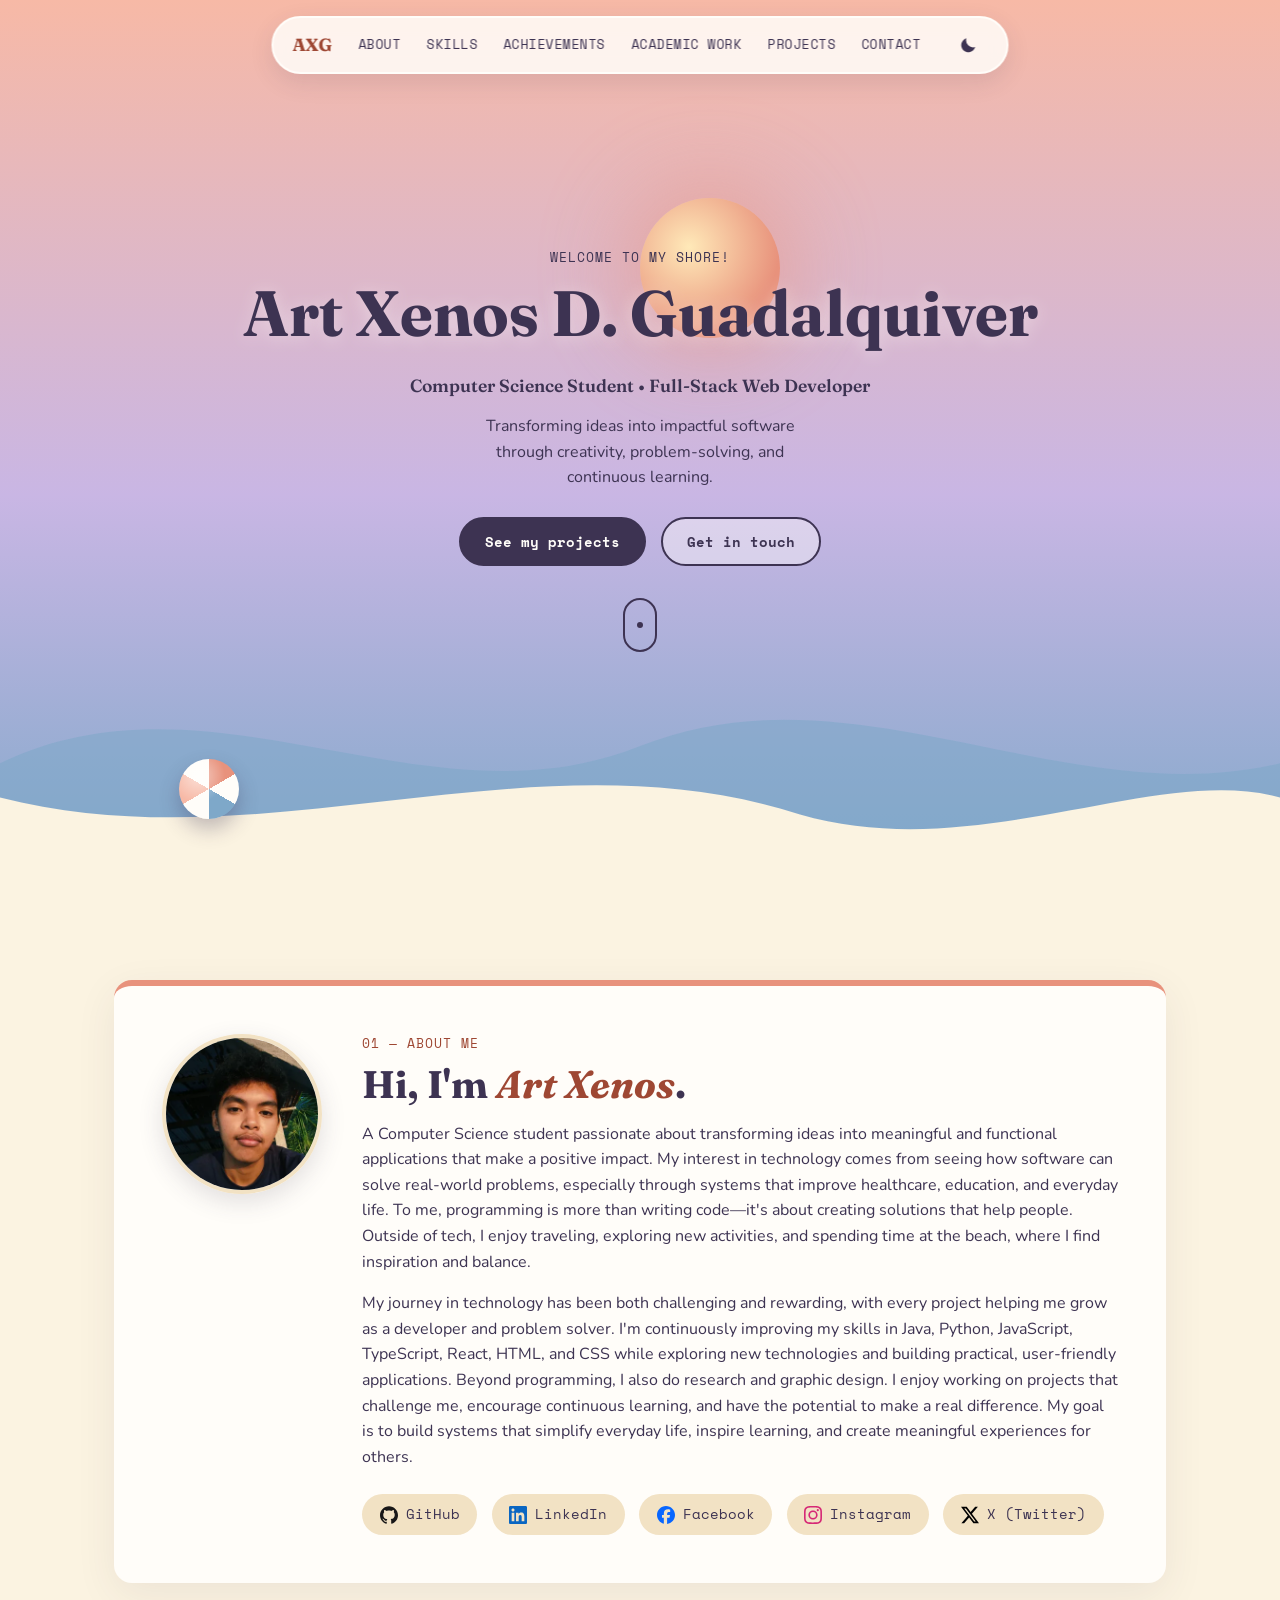
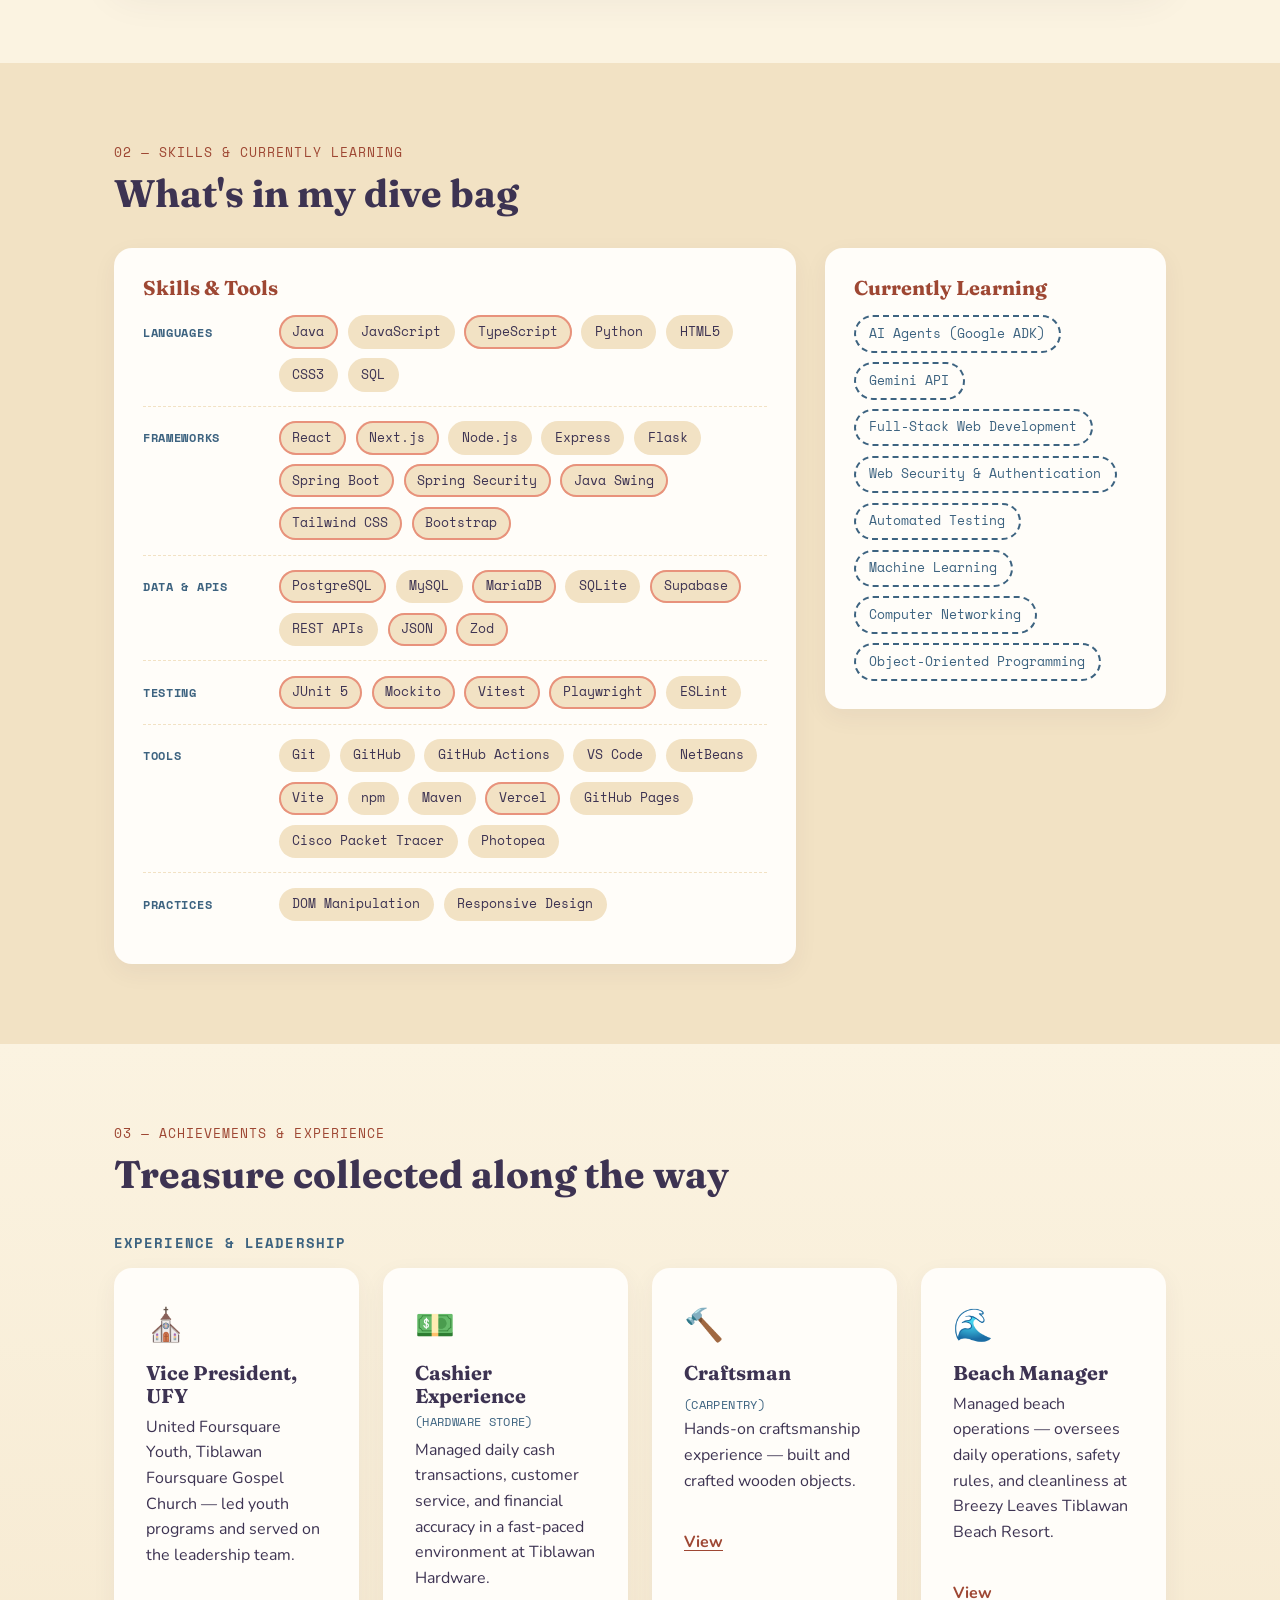
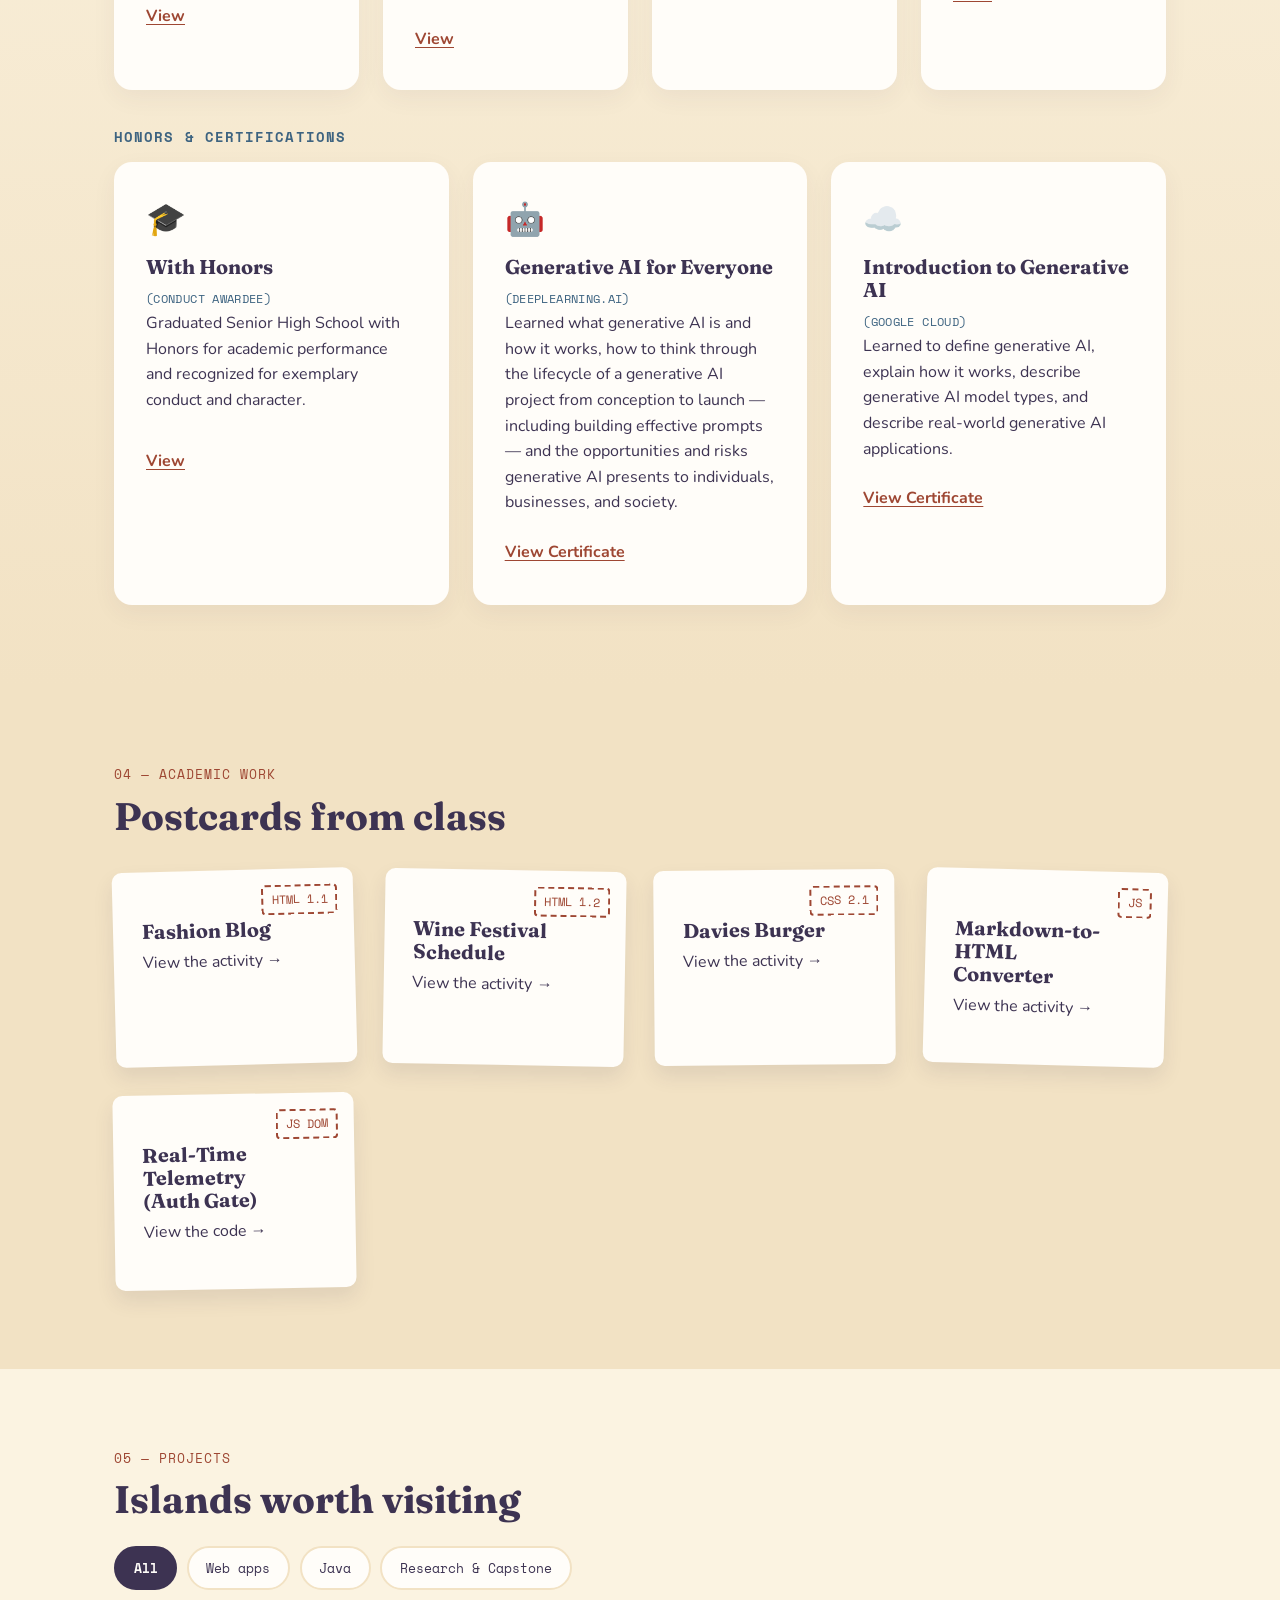
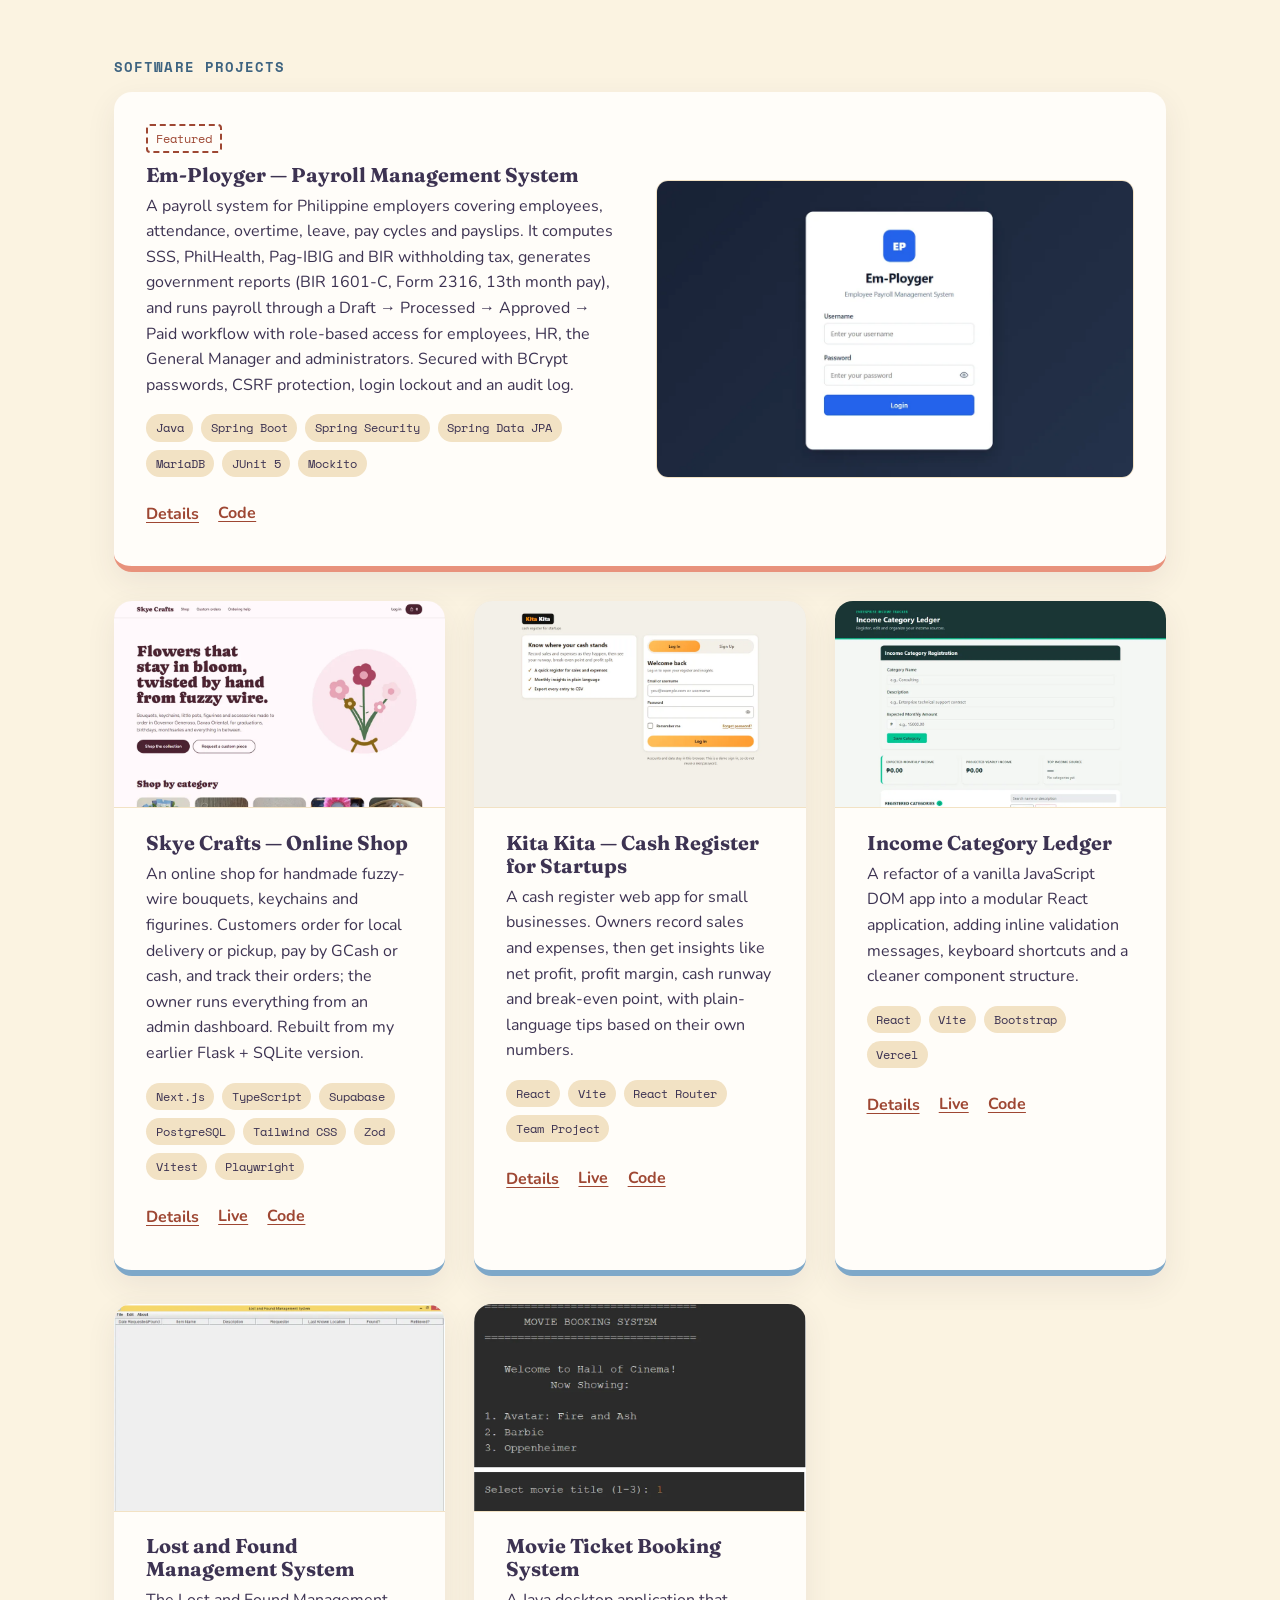
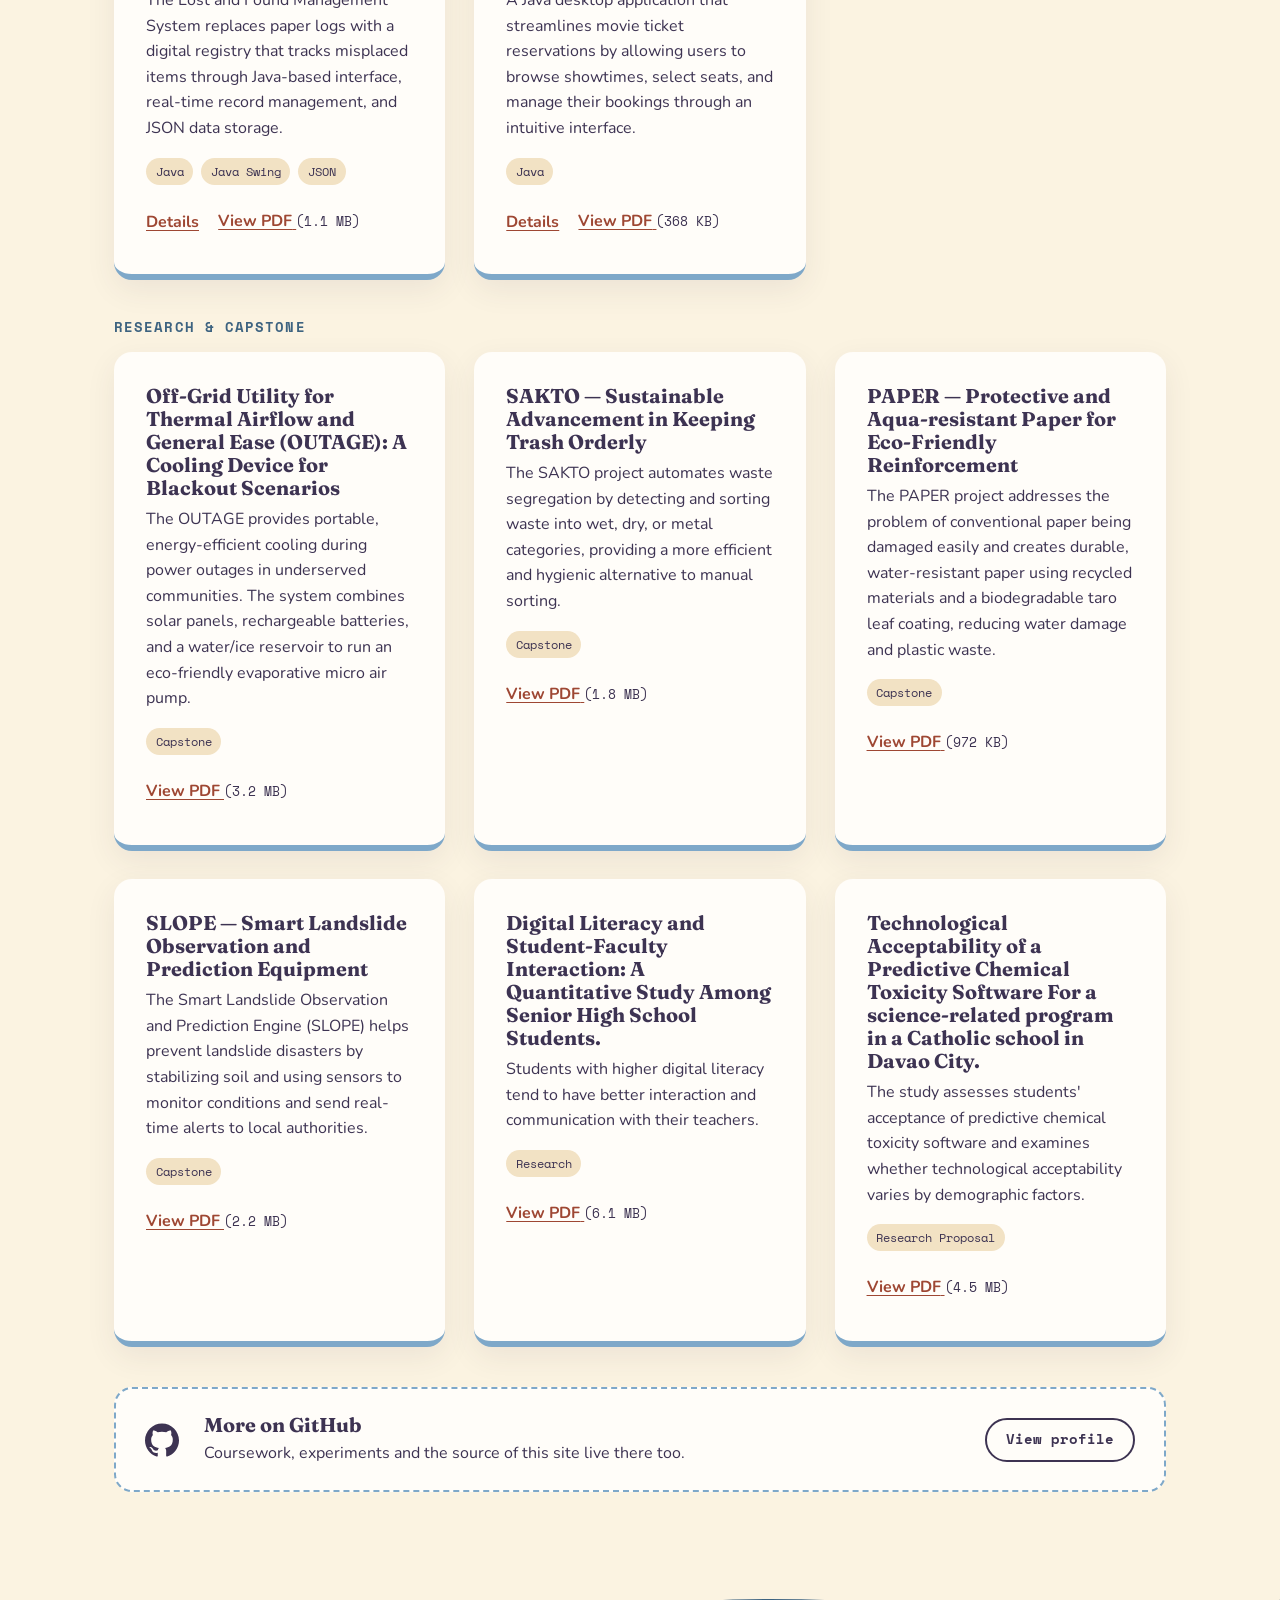
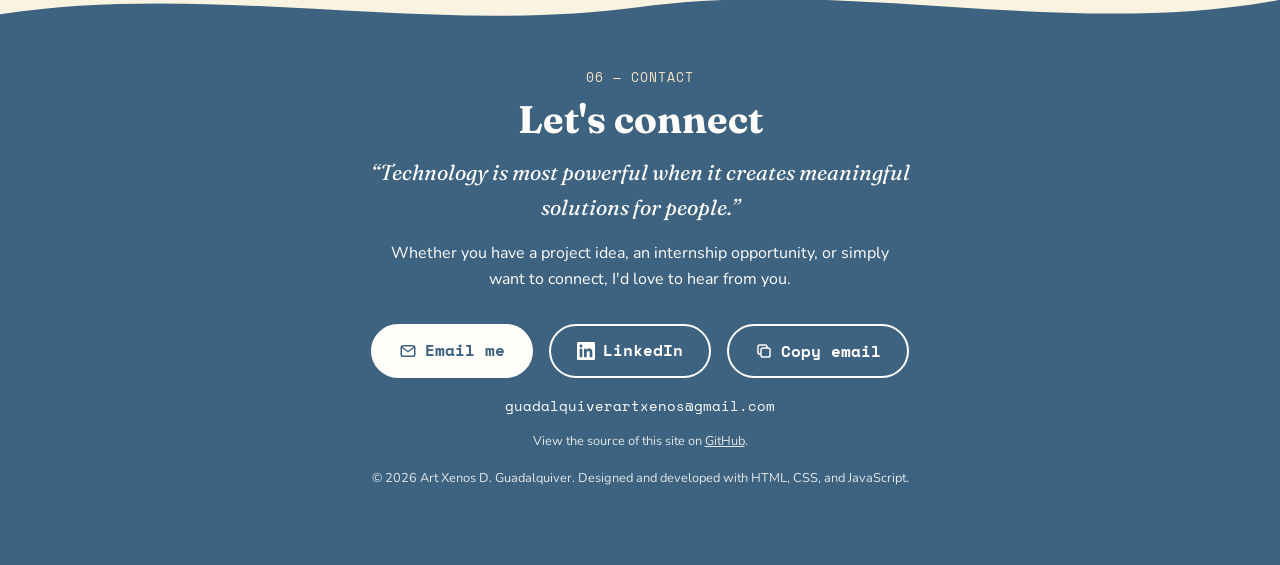
==== index.html @ 04812961 "Add Em-Ployger screenshot to the featured card - Log-in screen screenshot sits beside the text on wi" ====
<!DOCTYPE html>
<html lang="en">

<head>
  <meta charset="UTF-8">
  <meta name="viewport" content="width=device-width, initial-scale=1.0">
  <title>Art Xenos D. Guadalquiver — Portfolio</title>
  <meta name="description"
    content="Portfolio of Art Xenos D. Guadalquiver, a Computer Science student building full-stack web apps with Java, Spring Boot, React, Next.js and Python.">
  <meta property="og:type" content="website">
  <meta property="og:title" content="Art Xenos D. Guadalquiver — Portfolio">
  <meta property="og:description"
    content="Computer Science student and full-stack web developer. Projects include Em-Ployger, Skye Crafts and Kita Kita.">
  <meta property="og:url" content="https://artxenos.github.io/">
  <meta property="og:image" content="https://artxenos.github.io/Portfolio/og-image.jpg">
  <meta property="og:image:width" content="1200">
  <meta property="og:image:height" content="630">
  <meta name="twitter:card" content="summary_large_image">
  <meta name="theme-color" content="#F7B9A6">
  <link rel="icon" href="favicon.ico" sizes="48x48">
  <link rel="icon" href="favicon.svg" type="image/svg+xml">
  <link rel="apple-touch-icon" href="apple-touch-icon.png">
  <!-- Set the theme before the page paints so there is no flash of the wrong one -->
  <script>
    (function () {
      var theme;
      try { theme = localStorage.getItem('theme'); } catch (e) { /* storage blocked */ }
      if (theme !== 'night' && theme !== 'sunset') {
        theme = window.matchMedia('(prefers-color-scheme: dark)').matches ? 'night' : 'sunset';
      }
      document.documentElement.setAttribute('data-theme', theme);
    })();
  </script>
  <link rel="preconnect" href="https://fonts.googleapis.com">
  <link rel="preconnect" href="https://fonts.gstatic.com" crossorigin>
  <link
    href="https://fonts.googleapis.com/css2?family=Fraunces:ital,opsz,wght@0,9..144,400;0,9..144,600;0,9..144,700;1,9..144,500&family=Nunito:wght@400;600;700&family=Space+Mono:wght@400;700&display=swap"
    rel="stylesheet">
  <link rel="stylesheet" href="style.css">
  <script src="script.js" defer></script>
</head>

<body>

  <a href="#main" class="skip-link">Skip to content</a>

  <!-- ===== NAV ===== -->
  <nav class="lifebuoy-nav" aria-label="Main navigation">
    <a href="#hero" class="nav-logo">AXG</a>
    <button class="nav-toggle" id="navToggle" aria-expanded="false" aria-controls="navLinks" aria-label="Toggle menu">
      <span></span><span></span><span></span>
    </button>
    <ul class="nav-links" id="navLinks">
      <li><a href="#about">About</a></li>
      <li><a href="#skills">Skills</a></li>
      <li><a href="#achievements">Achievements</a></li>
      <li><a href="#activities">Academic Work</a></li>
      <li><a href="#projects">Projects</a></li>
      <li><a href="#contact">Contact</a></li>
    </ul>
    <button type="button" class="theme-toggle" id="themeToggle" aria-label="Switch to night theme" hidden>
      <svg class="theme-icon theme-icon--moon" viewBox="0 0 24 24" width="20" height="20" aria-hidden="true">
        <path d="M20 14.5A8.5 8.5 0 0 1 9.5 4a8.5 8.5 0 1 0 10.5 10.5z" fill="currentColor"></path>
      </svg>
      <svg class="theme-icon theme-icon--sun" viewBox="0 0 24 24" width="20" height="20" aria-hidden="true">
        <circle cx="12" cy="12" r="4.5" fill="currentColor"></circle>
        <path d="M12 2v3M12 19v3M2 12h3M19 12h3M4.9 4.9l2.1 2.1M17 17l2.1 2.1M4.9 19.1L7 17M17 7l2.1-2.1"
          stroke="currentColor" stroke-width="2" stroke-linecap="round" fill="none"></path>
      </svg>
    </button>
  </nav>

  <div class="tide-progress" id="tideProgress" aria-hidden="true"></div>

  <!-- ===== HERO ===== -->
  <header id="hero" class="hero">
    <div class="sky-layer"></div>
    <div class="horizon horizon--far">
      <div class="horizon-track">
        <svg viewBox="0 0 1440 200" preserveAspectRatio="none" aria-hidden="true">
          <path d="M0,120 C240,60 480,160 720,110 C960,60 1200,150 1440,120 L1440,200 L0,200 Z"></path>
        </svg>
        <svg viewBox="0 0 1440 200" preserveAspectRatio="none" aria-hidden="true">
          <path d="M0,120 C240,60 480,160 720,110 C960,60 1200,150 1440,120 L1440,200 L0,200 Z"></path>
        </svg>
      </div>
    </div>
    <div class="horizon horizon--near">
      <div class="horizon-track">
        <svg viewBox="0 0 1440 200" preserveAspectRatio="none" aria-hidden="true">
          <path d="M0,140 C300,180 600,100 900,150 C1100,180 1300,120 1440,140 L1440,200 L0,200 Z"></path>
        </svg>
        <svg viewBox="0 0 1440 200" preserveAspectRatio="none" aria-hidden="true">
          <path d="M0,140 C300,180 600,100 900,150 C1100,180 1300,120 1440,140 L1440,200 L0,200 Z"></path>
        </svg>
      </div>
    </div>
    <div class="sun"></div>
    <div class="hero-content">
      <p class="eyebrow">Welcome to my shore!</p>
      <h1 class="hero-title">Art Xenos D. Guadalquiver</h1>
      <p class="hero-subtitle">Computer Science Student • Full-Stack Web Developer</p>
      <p class="hero-tagline">Transforming ideas into impactful software through creativity, problem-solving, and
        continuous learning.</p>
      <div class="hero-actions">
        <a href="#projects" class="hero-btn hero-btn--primary">See my projects</a>
        <a href="#contact" class="hero-btn">Get in touch</a>
      </div>
      <a href="#about" class="scroll-cue" aria-label="Scroll to About section">
        <span class="scroll-cue-dot"></span>
      </a>
    </div>
    <div class="beach-ball" id="beachBall" role="button" tabindex="0" aria-label="Beach ball — press Enter to toss it, or drag it out of the waves"></div>
  </header>


  <main id="main" tabindex="-1">

    <!-- ===== ABOUT ===== -->
    <section id="about" class="section section--hut">
      <div class="section-inner about-grid">
        <div class="hut-card">
          <div class="hut-photo-wrap">
            <img src="Portfolio/profile.webp" alt="Art Xenos D. Guadalquiver" class="profile-photo"
              width="160" height="160" decoding="async">
          </div>
          <div class="hut-text">
            <p class="eyebrow">01 — About Me</p>
            <h2>Hi, I'm <span class="highlight">Art Xenos</span>.</h2>
            <!-- Intro paragraphs -->
            <p>
              A Computer Science student passionate about transforming ideas into meaningful and functional applications
              that make a positive impact. My interest in technology comes from seeing how software can solve real-world
              problems, especially through systems that improve healthcare, education, and everyday life. To me,
              programming is more than writing code—it's about creating solutions that help people. Outside of tech, I
              enjoy traveling, exploring new activities, and spending time at the beach, where I find inspiration and
              balance. </p>
            <p>
              My journey in technology has been both challenging and rewarding, with every project helping me grow as a
              developer and problem solver. I'm continuously improving my skills in Java, Python, JavaScript, TypeScript,
              React, HTML, and CSS while exploring new technologies and building practical, user-friendly applications. Beyond programming, I also do research and graphic design. I enjoy working
              on projects that challenge me, encourage continuous learning, and have the potential to make a real
              difference. My goal is to build systems that simplify everyday life, inspire learning, and create
              meaningful experiences for others. </p>
            <!-- End of intro paragraphs -->
            <div class="shell-links">
              <a href="https://github.com/ArtXenos" class="shell-link" data-brand="github" target="_blank" rel="noopener">
                <svg class="shell-icon" viewBox="0 0 24 24" width="18" height="18" aria-hidden="true" focusable="false"><path d="M12 .297c-6.63 0-12 5.373-12 12 0 5.303 3.438 9.8 8.205 11.385.6.113.82-.258.82-.577 0-.285-.01-1.04-.015-2.04-3.338.724-4.042-1.61-4.042-1.61C4.422 18.07 3.633 17.7 3.633 17.7c-1.087-.744.084-.729.084-.729 1.205.084 1.838 1.236 1.838 1.236 1.07 1.835 2.809 1.305 3.495.998.108-.776.417-1.305.76-1.605-2.665-.3-5.466-1.332-5.466-5.93 0-1.31.465-2.38 1.235-3.22-.135-.303-.54-1.523.105-3.176 0 0 1.005-.322 3.3 1.23.96-.267 1.98-.399 3-.405 1.02.006 2.04.138 3 .405 2.28-1.552 3.285-1.23 3.285-1.23.645 1.653.24 2.873.12 3.176.765.84 1.23 1.91 1.23 3.22 0 4.61-2.805 5.625-5.475 5.92.42.36.81 1.096.81 2.22 0 1.606-.015 2.896-.015 3.286 0 .315.21.69.825.57C20.565 22.092 24 17.592 24 12.297c0-6.627-5.373-12-12-12" fill="currentColor"></path></svg> GitHub
              </a>
              <a href="https://www.linkedin.com/in/art-xenos-d-guadalquiver-84004a3ab/" class="shell-link" data-brand="linkedin"
                target="_blank" rel="noopener">
                <svg class="shell-icon" viewBox="0 0 24 24" width="18" height="18" aria-hidden="true" focusable="false"><path d="M20.447 20.452h-3.554v-5.569c0-1.328-.027-3.037-1.852-3.037-1.853 0-2.136 1.445-2.136 2.939v5.667H9.351V9h3.414v1.561h.046c.477-.9 1.637-1.85 3.37-1.85 3.601 0 4.267 2.37 4.267 5.455v6.286zM5.337 7.433c-1.144 0-2.063-.926-2.063-2.065 0-1.138.92-2.063 2.063-2.063 1.14 0 2.064.925 2.064 2.063 0 1.139-.925 2.065-2.064 2.065zm1.782 13.019H3.555V9h3.564v11.452zM22.225 0H1.771C.792 0 0 .774 0 1.729v20.542C0 23.227.792 24 1.771 24h20.451C23.2 24 24 23.227 24 22.271V1.729C24 .774 23.2 0 22.222 0h.003z" fill="currentColor"></path></svg> LinkedIn
              </a>
              <a href="https://www.facebook.com/xenos.dano.guadalquiver" class="shell-link" data-brand="facebook" target="_blank"
                rel="noopener">
                <svg class="shell-icon" viewBox="0 0 24 24" width="18" height="18" aria-hidden="true" focusable="false"><path d="M9.101 23.691v-7.98H6.627v-3.667h2.474v-1.58c0-4.085 1.848-5.978 5.858-5.978.401 0 .955.042 1.468.103a8.68 8.68 0 0 1 1.141.195v3.325a8.623 8.623 0 0 0-.653-.036 26.805 26.805 0 0 0-.733-.009c-.707 0-1.259.096-1.675.309a1.686 1.686 0 0 0-.679.622c-.258.42-.374.995-.374 1.752v1.297h3.919l-.386 2.103-.287 1.564h-3.246v8.245C19.396 23.238 24 18.179 24 12.044c0-6.627-5.373-12-12-12s-12 5.373-12 12c0 5.628 3.874 10.35 9.101 11.647Z" fill="currentColor"></path></svg> Facebook
              </a>
              <a href="https://www.instagram.com/xeno_cidex/" class="shell-link" data-brand="instagram" target="_blank" rel="noopener">
                <svg class="shell-icon" viewBox="0 0 24 24" width="18" height="18" aria-hidden="true" focusable="false"><path d="M7.0301.084c-1.2768.0602-2.1487.264-2.911.5634-.7888.3075-1.4575.72-2.1228 1.3877-.6652.6677-1.075 1.3368-1.3802 2.127-.2954.7638-.4956 1.6365-.552 2.914-.0564 1.2775-.0689 1.6882-.0626 4.947.0062 3.2586.0206 3.6671.0825 4.9473.061 1.2765.264 2.1482.5635 2.9107.308.7889.72 1.4573 1.388 2.1228.6679.6655 1.3365 1.0743 2.1285 1.38.7632.295 1.6361.4961 2.9134.552 1.2773.056 1.6884.069 4.9462.0627 3.2578-.0062 3.668-.0207 4.9478-.0814 1.28-.0607 2.147-.2652 2.9098-.5633.7889-.3086 1.4578-.72 2.1228-1.3881.665-.6682 1.0745-1.3378 1.3795-2.1284.2957-.7632.4966-1.636.552-2.9124.056-1.2809.0692-1.6898.063-4.948-.0063-3.2583-.021-3.6668-.0817-4.9465-.0607-1.2797-.264-2.1487-.5633-2.9117-.3084-.7889-.72-1.4568-1.3876-2.1228C21.2982 1.33 20.628.9208 19.8378.6165 19.074.321 18.2017.1197 16.9244.0645 15.6471.0093 15.236-.005 11.977.0014 8.718.0076 8.31.0215 7.0301.0839m.1402 21.6932c-1.17-.0509-1.8053-.2453-2.2287-.408-.5606-.216-.96-.4771-1.3819-.895-.422-.4178-.6811-.8186-.9-1.378-.1644-.4234-.3624-1.058-.4171-2.228-.0595-1.2645-.072-1.6442-.079-4.848-.007-3.2037.0053-3.583.0607-4.848.05-1.169.2456-1.805.408-2.2282.216-.5613.4762-.96.895-1.3816.4188-.4217.8184-.6814 1.3783-.9003.423-.1651 1.0575-.3614 2.227-.4171 1.2655-.06 1.6447-.072 4.848-.079 3.2033-.007 3.5835.005 4.8495.0608 1.169.0508 1.8053.2445 2.228.408.5608.216.96.4754 1.3816.895.4217.4194.6816.8176.9005 1.3787.1653.4217.3617 1.056.4169 2.2263.0602 1.2655.0739 1.645.0796 4.848.0058 3.203-.0055 3.5834-.061 4.848-.051 1.17-.245 1.8055-.408 2.2294-.216.5604-.4763.96-.8954 1.3814-.419.4215-.8181.6811-1.3783.9-.4224.1649-1.0577.3617-2.2262.4174-1.2656.0595-1.6448.072-4.8493.079-3.2045.007-3.5825-.006-4.848-.0608M16.953 5.5864A1.44 1.44 0 1 0 18.39 4.144a1.44 1.44 0 0 0-1.437 1.4424M5.8385 12.012c.0067 3.4032 2.7706 6.1557 6.173 6.1493 3.4026-.0065 6.157-2.7701 6.1506-6.1733-.0065-3.4032-2.771-6.1565-6.174-6.1498-3.403.0067-6.156 2.771-6.1496 6.1738M8 12.0077a4 4 0 1 1 4.008 3.9921A3.9996 3.9996 0 0 1 8 12.0077" fill="currentColor"></path></svg> Instagram
              </a>
              <a href="https://www.x.com/xenocide_x" class="shell-link" data-brand="x" target="_blank" rel="noopener">
                <svg class="shell-icon" viewBox="0 0 24 24" width="18" height="18" aria-hidden="true" focusable="false"><path d="M18.901 1.153h3.68l-8.04 9.19L24 22.846h-7.406l-5.8-7.584-6.638 7.584H.474l8.6-9.83L0 1.154h7.594l5.243 6.932ZM17.61 20.644h2.039L6.486 3.24H4.298Z" fill="currentColor"></path></svg> X (Twitter)
              </a>
            </div>
          </div>
        </div>
      </div>
    </section>

    <!-- ===== SKILLS & CURRENTLY LEARNING ===== -->
    <section id="skills" class="section section--skills">
      <div class="section-inner">
        <p class="eyebrow">02 — Skills &amp; Currently Learning</p>
        <h2>What's in my dive bag</h2>
        <div class="skills-columns">
          <div class="skills-group skills-group--main">
            <h3>Skills &amp; Tools</h3>
            <dl class="skill-rows">
              <div class="skill-row">
                <dt>Languages</dt>
                <dd class="tag-cloud"><span>Java</span><span>JavaScript</span><span>TypeScript</span><span>Python</span><span>HTML5</span><span>CSS3</span><span>SQL</span></dd>
              </div>
              <div class="skill-row">
                <dt>Frameworks</dt>
                <dd class="tag-cloud"><span>React</span><span>Next.js</span><span>Node.js</span><span>Express</span><span>Flask</span><span>Spring Boot</span><span>Spring Security</span><span>Java Swing</span><span>Tailwind CSS</span><span>Bootstrap</span></dd>
              </div>
              <div class="skill-row">
                <dt>Data &amp; APIs</dt>
                <dd class="tag-cloud"><span>PostgreSQL</span><span>MySQL</span><span>MariaDB</span><span>SQLite</span><span>Supabase</span><span>REST APIs</span><span>JSON</span><span>Zod</span></dd>
              </div>
              <div class="skill-row">
                <dt>Testing</dt>
                <dd class="tag-cloud"><span>JUnit 5</span><span>Mockito</span><span>Vitest</span><span>Playwright</span><span>ESLint</span></dd>
              </div>
              <div class="skill-row">
                <dt>Tools</dt>
                <dd class="tag-cloud"><span>Git</span><span>GitHub</span><span>GitHub Actions</span><span>VS Code</span><span>NetBeans</span><span>Vite</span><span>npm</span><span>Maven</span><span>Vercel</span><span>GitHub Pages</span><span>Cisco Packet Tracer</span><span>Photopea</span></dd>
              </div>
              <div class="skill-row">
                <dt>Practices</dt>
                <dd class="tag-cloud"><span>DOM Manipulation</span><span>Responsive Design</span></dd>
              </div>
            </dl>
          </div>
          <div class="skills-group">
            <h3>Currently Learning</h3>
            <div class="tag-cloud tag-cloud--learning">
              <span>AI Agents (Google ADK)</span>
              <span>Gemini API</span>
              <span>Full-Stack Web Development</span>
              <span>Web Security &amp; Authentication</span>
              <span>Automated Testing</span>
              <span>Machine Learning</span>
              <span>Computer Networking</span>
              <span>Object-Oriented Programming</span>
            </div>
          </div>
        </div>
      </div>
    </section>

    <!-- ===== ACHIEVEMENTS ===== -->
    <section id="achievements" class="section section--chest">
      <div class="section-inner">
        <p class="eyebrow">03 — Achievements &amp; Experience</p>
        <h2>Treasure collected along the way</h2>
        <h3 class="island-subhead">Experience &amp; Leadership</h3>
        <div class="chest-grid">
          <article class="chest-card">
            <span class="chest-icon" aria-hidden="true">⛪</span>
            <h3>Vice President, UFY</h3>
            <p>United Foursquare Youth, Tiblawan Foursquare Gospel Church — led youth programs and served on the leadership team.</p>
            <button type="button" class="island-link chest-gallery-trigger" data-gallery="ufy">View<span class="sr-only"> photos: Vice President, UFY</span></button>
          </article>
          <article class="chest-card">
            <span class="chest-icon" aria-hidden="true">💵</span>
            <h3>Cashier Experience <span class="chest-subtitle">(Hardware Store)</span></h3>
            <p>Managed daily cash transactions, customer service, and financial accuracy in a fast-paced environment at Tiblawan Hardware.</p>
            <button type="button" class="island-link chest-gallery-trigger" data-gallery="cashier">View<span class="sr-only"> photos: Cashier Experience</span></button>
          </article>
          <article class="chest-card">
            <span class="chest-icon" aria-hidden="true">🔨</span>
            <h3>Craftsman</h3>
            <span class="chest-subtitle">(Carpentry)</span>
            <p>Hands-on craftsmanship experience — built and crafted wooden objects.</p>
            <button type="button" class="island-link chest-gallery-trigger" data-gallery="craftsman">View<span class="sr-only"> photos: Craftsman</span></button>
          </article>
          <article class="chest-card">
            <span class="chest-icon" aria-hidden="true">🌊</span>
            <h3>Beach Manager</h3>
            <p>Managed beach operations — oversees daily operations, safety rules, and cleanliness at Breezy Leaves
              Tiblawan Beach Resort.</p>
            <button type="button" class="island-link chest-gallery-trigger" data-gallery="beach-manager">View<span class="sr-only"> photos: Beach Manager</span></button>
          </article>
        </div>

        <h3 class="island-subhead">Honors &amp; Certifications</h3>
        <div class="chest-grid">
          <article class="chest-card">
            <span class="chest-icon" aria-hidden="true">🎓</span>
            <h3>With Honors</h3>
            <span class="chest-subtitle">(Conduct Awardee)</span>
            <p>Graduated Senior High School with Honors for academic performance and recognized for exemplary conduct and character.</p>
            <button type="button" class="island-link chest-gallery-trigger" data-gallery="honors">View<span class="sr-only"> photos: With Honors</span></button>
          </article>
          <article class="chest-card">
            <span class="chest-icon" aria-hidden="true">🤖</span>
            <h3>Generative AI for Everyone</h3>
            <span class="chest-subtitle">(DeepLearning.AI)</span>
            <p>Learned what generative AI is and how it works, how to think through the lifecycle of a generative AI project from conception to launch — including building effective prompts — and the opportunities and risks generative AI presents to individuals, businesses, and society.</p>
            <a href="https://www.coursera.org/account/accomplishments/verify/NTBEFP8PDLRX" target="_blank" rel="noopener" class="island-link">View Certificate<span class="sr-only"> for Generative AI for Everyone on Coursera</span></a>
          </article>
          <article class="chest-card">
            <span class="chest-icon" aria-hidden="true">☁️</span>
            <h3>Introduction to Generative AI</h3>
            <span class="chest-subtitle">(Google Cloud)</span>
            <p>Learned to define generative AI, explain how it works, describe generative AI model types, and describe real-world generative AI applications.</p>
            <a href="https://www.coursera.org/account/accomplishments/verify/W6LW0JFIJX62" target="_blank" rel="noopener" class="island-link">View Certificate<span class="sr-only"> for Introduction to Generative AI on Coursera</span></a>
          </article>
        </div>
      </div>
    </section>

    <!-- ===== COURSE ACTIVITIES ===== -->
    <section id="activities" class="section section--postcards">
      <div class="section-inner">
        <p class="eyebrow">04 — Academic Work</p>
        <h2>Postcards from class</h2>
        <div class="postcard-row">
          <a href="Prelim/Activity%201.1/Fashion%20Blog/index.html" class="postcard"
            target="_blank" rel="noopener">
            <span class="postcard-stamp">HTML 1.1</span>
            <h3>Fashion Blog</h3>
            <p>View the activity →</p>
          </a>
          <a href="Activity%201.2/index.html" class="postcard" target="_blank"
            rel="noopener">
            <span class="postcard-stamp">HTML 1.2</span>
            <h3>Wine Festival<br>Schedule</h3>
            <p>View the activity →</p>
          </a>
          <a href="Activity%202.1/Davies-Burger/index.html" class="postcard" target="_blank"
            rel="noopener">
            <span class="postcard-stamp">CSS 2.1</span>
            <h3>Davies Burger</h3>
            <p>View the activity →</p>
          </a>
          <a href="https://artxenos.github.io/Markdown-to-HTML/" class="postcard" target="_blank" rel="noopener">
            <span class="postcard-stamp">JS</span>
            <h3>Markdown-to-HTML<br>Converter</h3>
            <p>View the activity →</p>
          </a>
          <a href="https://github.com/ArtXenos/Real-Time-Telemetry-Auth-Gate-" class="postcard" target="_blank"
            rel="noopener">
            <span class="postcard-stamp">JS DOM</span>
            <h3>Real-Time Telemetry<br>(Auth Gate)</h3>
            <p>View the code →</p>
          </a>
        </div>
      </div>
    </section>

    <!-- ===== PROJECTS ===== -->
    <section id="projects" class="section section--islands">
      <div class="section-inner">
        <p class="eyebrow">05 — Projects</p>
        <h2>Islands worth visiting</h2>

        <div class="filter-bar" id="projectFilters" role="group" aria-label="Filter projects" hidden>
          <button type="button" class="filter-chip" data-filter="all" aria-pressed="true">All</button>
          <button type="button" class="filter-chip" data-filter="web" aria-pressed="false">Web apps</button>
          <button type="button" class="filter-chip" data-filter="java" aria-pressed="false">Java</button>
          <button type="button" class="filter-chip" data-filter="research" aria-pressed="false">Research &amp; Capstone</button>
        </div>
        <p class="filter-status" id="filterStatus" role="status"></p>

        <h3 class="island-subhead">Software Projects</h3>
        <div class="island-grid">
          <article class="island-card island-card--featured" data-category="java web">
            <img src="Portfolio/projects/em-ployger.webp" alt="Em-Ployger log-in screen with username and password fields" class="island-shot"
              width="1400" height="706" loading="lazy" decoding="async">
            <span class="island-badge">Featured</span>
            <h3>Em-Ployger — Payroll Management System</h3>
            <p>A payroll system for Philippine employers covering employees, attendance, overtime, leave, pay cycles and
              payslips. It computes SSS, PhilHealth, Pag-IBIG and BIR withholding tax, generates government reports
              (BIR 1601-C, Form 2316, 13th month pay), and runs payroll through a Draft → Processed → Approved → Paid
              workflow with role-based access for employees, HR, the General Manager and administrators. Secured with
              BCrypt passwords, CSRF protection, login lockout and an audit log.</p>
            <div class="island-details" hidden>
              <h4>Highlights</h4>
              <ul>
                <li>Payroll moves from Draft to Processed, is approved by the General Manager, then marked Paid — and every payroll keeps a record of how it was calculated.</li>
                <li>Paid payroll is never edited. An underpayment or overpayment is recorded and settled in a later payroll.</li>
                <li>Four roles — Employee, HR Manager, General Manager and Administrator — with the checks done on the server.</li>
                <li>Payslips print on screen or download as PDF; SSS, PhilHealth and Pag-IBIG tables export as CSV.</li>
                <li>Automated tests run on an in-memory H2 database, so they never touch the real MariaDB data.</li>
              </ul>
            </div>
            <div class="skill-tags">
              <span>Java</span><span>Spring Boot</span><span>Spring Security</span><span>Spring Data JPA</span>
              <span>MariaDB</span><span>JUnit 5</span><span>Mockito</span>
            </div>
            <div class="island-links">
              <a href="https://github.com/ArtXenos/Employger" target="_blank" rel="noopener" class="island-link">Code<span class="sr-only"> for Em-Ployger on GitHub</span></a>
            </div>
          </article>
          <article class="island-card" data-category="web">
            <img src="Portfolio/projects/skye-crafts.webp" alt="Skye Crafts home page with the heading “Flowers that stay in bloom, twisted by hand from fuzzy wire”" class="island-shot"
              width="960" height="600" loading="lazy" decoding="async">
            <h3>Skye Crafts — Online Shop</h3>
            <p>An online shop for handmade fuzzy-wire bouquets, keychains and figurines. Customers order for local
              delivery or pickup, pay by GCash or cash, and track their orders; the owner runs everything from an admin
              dashboard. Rebuilt from my earlier Flask + SQLite version.</p>
            <div class="island-details" hidden>
              <h4>Highlights</h4>
              <ul>
                <li>The cart is kept in the browser, so customers can shop before signing up.</li>
                <li>GCash orders show the shop’s payment details and the customer uploads a payment screenshot.</li>
                <li>Stock goes down at checkout and back up when an order is declined, cancelled or expires.</li>
                <li>Orders left unconfirmed without a receipt are cancelled automatically after 48 hours.</li>
                <li>Product photos can be taken from the phone camera; they are shrunk and their location data removed before upload.</li>
                <li>Covered by unit tests, 100 database tests and Playwright browser tests.</li>
              </ul>
            </div>
            <div class="skill-tags">
              <span>Next.js</span><span>TypeScript</span><span>Supabase</span><span>PostgreSQL</span>
              <span>Tailwind CSS</span><span>Zod</span><span>Vitest</span><span>Playwright</span>
            </div>
            <div class="island-links">
              <a href="https://skye-crafts-v2.vercel.app/" target="_blank" rel="noopener" class="island-link">Live<span class="sr-only"> site: Skye Crafts</span></a>
              <a href="https://github.com/ArtXenos/Skye-Crafts-V2" target="_blank" rel="noopener" class="island-link">Code<span class="sr-only"> for Skye Crafts on GitHub</span></a>
            </div>
          </article>
          <article class="island-card" data-category="web">
            <img src="Portfolio/projects/kita-kita.webp" alt="Kita Kita log-in screen beside a short list of what the app does" class="island-shot"
              width="960" height="600" loading="lazy" decoding="async">
            <h3>Kita Kita — Cash Register for Startups</h3>
            <p>A cash register web app for small businesses. Owners record sales and expenses, then get insights like
              net profit, profit margin, cash runway and break-even point, with plain-language tips based on their own
              numbers.</p>
            <div class="island-details" hidden>
              <h4>My role</h4>
              <p>Front-end developer, UI developer and project coordinator in a team of three.</p>
              <h4>Highlights</h4>
              <ul>
                <li>A quick register for sales and expenses with amount, description, category and date.</li>
                <li>Insights for total revenue, expenses, net profit, profit margin and cash on hand.</li>
                <li>Guidance on runway, gross margin and break-even, plus a warning when cash covers less than three months of expenses.</li>
                <li>History with CSV export, and settings for the opening balance and currency symbol.</li>
                <li>Light and dark mode, keyboard navigation and screen-reader labels.</li>
              </ul>
            </div>
            <div class="skill-tags">
              <span>React</span><span>Vite</span><span>React Router</span><span>Team Project</span>
            </div>
            <div class="island-links">
              <a href="https://kita-kita-a8lv.vercel.app/" target="_blank" rel="noopener" class="island-link">Live<span class="sr-only"> site: Kita Kita</span></a>
              <a href="https://github.com/UIC-CCS-WEB-DEVELOPMENT-2026-2027/KitaKita" target="_blank" rel="noopener" class="island-link">Code<span class="sr-only"> for Kita Kita on GitHub</span></a>
            </div>
          </article>
          <article class="island-card" data-category="web">
            <img src="Portfolio/projects/income-ledger.webp" alt="Income Category Ledger form with summary cards for monthly and yearly income" class="island-shot"
              width="960" height="600" loading="lazy" decoding="async">
            <h3>Income Category Ledger</h3>
            <p>A refactor of a vanilla JavaScript DOM app into a modular React application, adding inline validation
              messages, keyboard shortcuts and a cleaner component structure.</p>
            <div class="island-details" hidden>
              <h4>Highlights</h4>
              <ul>
                <li>Inline error messages under each field instead of alert boxes.</li>
                <li>Summary cards for the monthly total, yearly projection and top income source.</li>
                <li>Sort by name, amount or date; search; and edit a category directly in the table.</li>
                <li>A confirmation dialog before any delete, and export to CSV.</li>
                <li>All state lives in one component; the others only display what they are given.</li>
              </ul>
            </div>
            <div class="skill-tags">
              <span>React</span><span>Vite</span><span>Bootstrap</span><span>Vercel</span>
            </div>
            <div class="island-links">
              <a href="https://income-ledger-react.vercel.app/" target="_blank" rel="noopener" class="island-link">Live<span class="sr-only"> site: Income Category Ledger</span></a>
              <a href="https://github.com/ArtXenos/finals-tla-2" target="_blank" rel="noopener" class="island-link">Code<span class="sr-only"> for Income Category Ledger on GitHub</span></a>
            </div>
          </article>
          <article class="island-card" data-category="java">
            <img src="Portfolio/projects/lost-and-found.webp" alt="Lost and Found Management System main window with its records table" class="island-shot"
              width="960" height="643" loading="lazy" decoding="async">
            <h3>Lost and Found Management System</h3>
            <p>The Lost and Found Management System replaces paper logs with a digital registry that tracks misplaced
              items through Java-based interface, real-time record management, and JSON data storage.</p>
            <div class="island-details" hidden>
              <h4>Highlights</h4>
              <ul>
                <li>Records are kept in a table with the date, item, description, requester, last known location, and Found and Retrieved checkboxes.</li>
                <li>Click a column header to sort, or type in the search box to filter the table as you type.</li>
                <li>Add, edit and delete records from the menu or with keyboard shortcuts.</li>
                <li>Save the table to a JSON file and load it back later.</li>
              </ul>
            </div>
            <div class="skill-tags"><span>Java</span><span>Java Swing</span><span>JSON</span></div>
            <div class="island-links">
              <a href="Portfolio/Lost and Found Management System.pdf" target="_blank" rel="noopener"
              class="island-link">View PDF<span class="sr-only"> of Lost and Found Management System,</span> <span class="file-size">(1.1 MB)</span></a>
            </div>
          </article>
          <article class="island-card" data-category="java">
            <img src="Portfolio/projects/movie-ticket.webp" alt="Movie Ticket Booking System console menu listing movies and showtimes" class="island-shot"
              width="960" height="601" loading="lazy" decoding="async">
            <h3>Movie Ticket Booking System</h3>
            <p>A Java desktop application that streamlines movie ticket reservations by allowing users to browse
              showtimes, select seats, and manage their bookings through an intuitive interface.</p>
            <div class="island-details" hidden>
              <h4>Highlights</h4>
              <ul>
                <li>Choose a movie and a showtime from the console menu.</li>
                <li>Book one to five seats at a time from a visual seat layout.</li>
                <li>Seat reservations are saved to a file, so booked seats stay booked after a restart.</li>
                <li>Invalid input is caught and the question is asked again.</li>
              </ul>
            </div>
            <div class="skill-tags"><span>Java</span></div>
            <div class="island-links">
              <a href="Portfolio/Movie Ticketing System (1).pdf" target="_blank" rel="noopener" class="island-link">View PDF<span class="sr-only"> of Movie Ticket Booking System,</span> <span class="file-size">(368 KB)</span></a>
            </div>
          </article>
        </div>

        <h3 class="island-subhead">Research &amp; Capstone</h3>
        <div class="island-grid">
          <article class="island-card" data-category="research">
            <h3>Off-Grid Utility for Thermal Airflow and General Ease (OUTAGE): A Cooling Device for Blackout Scenarios
            </h3>
            <p>The OUTAGE provides portable, energy-efficient cooling during power outages in underserved communities.
              The system combines solar panels, rechargeable batteries, and a water/ice reservoir to run an eco-friendly
              evaporative micro air pump.</p>
            <div class="skill-tags"><span>Capstone</span></div>
            <a href="Portfolio/OUTAGE.pdf" target="_blank" rel="noopener" class="island-link">View PDF<span class="sr-only"> of OUTAGE capstone,</span> <span class="file-size">(3.2 MB)</span></a>
          </article>
          <article class="island-card" data-category="research">
            <h3>SAKTO — Sustainable Advancement in Keeping Trash Orderly</h3>
            <p>The SAKTO project automates waste segregation by detecting and sorting waste into wet, dry, or metal
              categories, providing a more efficient and hygienic alternative to manual sorting.</p>
            <div class="skill-tags"><span>Capstone</span></div>
            <a href="Portfolio/SAKTO.pdf" target="_blank" rel="noopener" class="island-link">View PDF<span class="sr-only"> of SAKTO capstone,</span> <span class="file-size">(1.8 MB)</span></a>
          </article>
          <article class="island-card" data-category="research">
            <h3>PAPER — Protective and Aqua-resistant Paper for Eco-Friendly Reinforcement</h3>
            <p>The PAPER project addresses the problem of conventional paper being damaged easily and creates durable,
              water-resistant paper using recycled materials and a biodegradable taro leaf coating, reducing water
              damage and plastic waste.</p>
            <div class="skill-tags"><span>Capstone</span></div>
            <a href="Portfolio/PAPER.pdf" target="_blank" rel="noopener" class="island-link">View PDF<span class="sr-only"> of PAPER capstone,</span> <span class="file-size">(972 KB)</span></a>
          </article>
          <article class="island-card" data-category="research">
            <h3>SLOPE — Smart Landslide Observation and Prediction Equipment</h3>
            <p>The Smart Landslide Observation and Prediction Engine (SLOPE) helps prevent landslide disasters by
              stabilizing soil and using sensors to monitor conditions and send real-time alerts to local authorities.
            </p>
            <div class="skill-tags"><span>Capstone</span></div>
            <a href="Portfolio/SLOPE-Capstone.pdf" target="_blank" rel="noopener" class="island-link">View PDF<span class="sr-only"> of SLOPE capstone,</span> <span class="file-size">(2.2 MB)</span></a>
          </article>
          <article class="island-card" data-category="research">
            <h3>Digital Literacy and Student-Faculty Interaction: A Quantitative Study Among Senior High School
              Students.</h3>
            <p>Students with higher digital literacy tend to have better interaction and communication with their
              teachers.</p>
            <div class="skill-tags"><span>Research</span></div>
            <a href="Portfolio/Digital Literacy.pdf" target="_blank" rel="noopener" class="island-link">View PDF<span class="sr-only"> of Digital Literacy research paper,</span> <span class="file-size">(6.1 MB)</span></a>
          </article>
          <article class="island-card" data-category="research">
            <h3>Technological Acceptability of a Predictive Chemical Toxicity Software For a science-related program in
              a Catholic school in Davao City.</h3>
            <p>The study assesses students' acceptance of predictive chemical toxicity software and examines whether
              technological acceptability varies by demographic factors.</p>
            <div class="skill-tags"><span>Research Proposal</span></div>
            <a href="Portfolio/Technological Acceptability.pdf" target="_blank" rel="noopener" class="island-link">View PDF<span class="sr-only"> of Technological Acceptability research proposal,</span> <span class="file-size">(4.5 MB)</span></a>
          </article>
        </div>

        <aside class="github-strip" id="githubStats" data-user="ArtXenos" aria-label="GitHub activity">
          <svg class="github-strip-icon" viewBox="0 0 24 24" width="34" height="34" aria-hidden="true" focusable="false"><path d="M12 .297c-6.63 0-12 5.373-12 12 0 5.303 3.438 9.8 8.205 11.385.6.113.82-.258.82-.577 0-.285-.01-1.04-.015-2.04-3.338.724-4.042-1.61-4.042-1.61C4.422 18.07 3.633 17.7 3.633 17.7c-1.087-.744.084-.729.084-.729 1.205.084 1.838 1.236 1.838 1.236 1.07 1.835 2.809 1.305 3.495.998.108-.776.417-1.305.76-1.605-2.665-.3-5.466-1.332-5.466-5.93 0-1.31.465-2.38 1.235-3.22-.135-.303-.54-1.523.105-3.176 0 0 1.005-.322 3.3 1.23.96-.267 1.98-.399 3-.405 1.02.006 2.04.138 3 .405 2.28-1.552 3.285-1.23 3.285-1.23.645 1.653.24 2.873.12 3.176.765.84 1.23 1.91 1.23 3.22 0 4.61-2.805 5.625-5.475 5.92.42.36.81 1.096.81 2.22 0 1.606-.015 2.896-.015 3.286 0 .315.21.69.825.57C20.565 22.092 24 17.592 24 12.297c0-6.627-5.373-12-12-12" fill="currentColor"></path></svg>
          <div class="github-strip-text">
            <h3>More on GitHub</h3>
            <p id="githubStatsNote">Coursework, experiments and the source of this site live there too.</p>
            <dl class="github-stats" id="githubStatsList" hidden></dl>
          </div>
          <a href="https://github.com/ArtXenos" target="_blank" rel="noopener" class="github-strip-link">View profile<span class="sr-only"> on GitHub</span></a>
        </aside>
      </div>
    </section>

  </main>

  <!-- ===== FOOTER / CONTACT ===== -->
  <footer id="contact" class="shoreline">
    <svg class="shoreline-wave" viewBox="0 0 1440 100" preserveAspectRatio="none" aria-hidden="true">
      <path d="M0,0 L1440,0 L1440,40 C1200,95 960,10 720,50 C480,90 240,15 0,60 Z"></path>
    </svg>
    <div class="shoreline-content">
      <p class="eyebrow">06 — Contact</p>
      <h2>Let's connect</h2>
      <p class="shoreline-quote">“Technology is most powerful when it creates meaningful solutions for people.”</p>
      <p class="shoreline-lead">Whether you have a project idea, an internship opportunity, or simply want to connect,
        I'd love to hear from you.</p>
      <div class="contact-actions">
        <a href="mailto:guadalquiverartxenos@gmail.com" class="contact-btn contact-btn--primary"><svg class="contact-icon" viewBox="0 0 24 24" width="18" height="18" aria-hidden="true" focusable="false"><rect x="3" y="5" width="18" height="14" rx="2.5" fill="none" stroke="currentColor" stroke-width="2"></rect><path d="M4 7l8 6 8-6" fill="none" stroke="currentColor" stroke-width="2" stroke-linecap="round" stroke-linejoin="round"></path></svg>Email me</a>
        <a href="https://www.linkedin.com/in/art-xenos-d-guadalquiver-84004a3ab/" target="_blank" rel="noopener"
          class="contact-btn"><svg class="contact-icon" viewBox="0 0 24 24" width="18" height="18" aria-hidden="true" focusable="false"><path d="M20.447 20.452h-3.554v-5.569c0-1.328-.027-3.037-1.852-3.037-1.853 0-2.136 1.445-2.136 2.939v5.667H9.351V9h3.414v1.561h.046c.477-.9 1.637-1.85 3.37-1.85 3.601 0 4.267 2.37 4.267 5.455v6.286zM5.337 7.433c-1.144 0-2.063-.926-2.063-2.065 0-1.138.92-2.063 2.063-2.063 1.14 0 2.064.925 2.064 2.063 0 1.139-.925 2.065-2.064 2.065zm1.782 13.019H3.555V9h3.564v11.452zM22.225 0H1.771C.792 0 0 .774 0 1.729v20.542C0 23.227.792 24 1.771 24h20.451C23.2 24 24 23.227 24 22.271V1.729C24 .774 23.2 0 22.222 0h.003z" fill="currentColor"></path></svg>LinkedIn</a>
        <button type="button" class="contact-btn" id="copyEmail" data-email="guadalquiverartxenos@gmail.com"
          hidden><svg class="contact-icon" viewBox="0 0 24 24" width="18" height="18" aria-hidden="true" focusable="false"><rect x="8" y="8" width="12" height="12" rx="2.5" fill="none" stroke="currentColor" stroke-width="2"></rect><path d="M16 8V6.5A2.5 2.5 0 0 0 13.5 4h-7A2.5 2.5 0 0 0 4 6.5v7A2.5 2.5 0 0 0 6.5 16H8" fill="none" stroke="currentColor" stroke-width="2"></path></svg>Copy email</button>
      </div>
      <p class="contact-address">guadalquiverartxenos@gmail.com</p>
      <p class="repo-note">
        View the source of this site on
        <a href="https://github.com/ArtXenos/ArtXenos.github.io" target="_blank" rel="noopener">GitHub</a>.
      </p>
      <p class="copyright">© 2026 Art Xenos D. Guadalquiver. Designed and developed with HTML, CSS, and JavaScript.</p>
    </div>
  </footer>

  <a href="#hero" class="to-top" id="toTop" aria-label="Back to top">
    <svg viewBox="0 0 24 24" width="20" height="20" aria-hidden="true">
      <path d="M12 19V5M5 12l7-7 7 7" stroke="currentColor" stroke-width="2.4" stroke-linecap="round"
        stroke-linejoin="round" fill="none"></path>
    </svg>
  </a>

  <div class="toast" id="toast" role="status" aria-live="polite"></div>

  <!-- ===== LIGHTBOX ===== -->
  <div class="lightbox" id="lightbox" aria-hidden="true">
    <div class="lightbox-backdrop" data-lightbox-close></div>
    <div class="lightbox-frame" role="dialog" aria-modal="true" aria-labelledby="lightboxTitle">
      <button type="button" class="lightbox-close" data-lightbox-close aria-label="Close gallery">&times;</button>
      <button type="button" class="lightbox-arrow lightbox-arrow--prev" id="lightboxPrev"
        aria-label="Previous photo">&#8592;</button>
      <h2 class="lightbox-title" id="lightboxTitle"></h2>
      <div class="lightbox-stage" id="lightboxStage">
        <img src="" alt="" id="lightboxImage" class="lightbox-image">
      </div>
      <button type="button" class="lightbox-arrow lightbox-arrow--next" id="lightboxNext"
        aria-label="Next photo">&#8594;</button>
      <div class="lightbox-meta">
        <p class="lightbox-caption" id="lightboxCaption" aria-live="polite"></p>
        <div class="lightbox-dots" id="lightboxDots"></div>
      </div>
    </div>
  </div>

  <!-- ===== PROJECT DETAILS ===== -->
  <dialog class="project-dialog" id="projectDialog" aria-labelledby="projectDialogTitle">
    <button type="button" class="lightbox-close project-dialog-close" id="projectDialogClose"
      aria-label="Close project details">&times;</button>
    <div class="project-dialog-body" id="projectDialogBody"></div>
  </dialog>

</body>

</html>
---- style.css ----
/* ===================================================
   TOKENS
=================================================== */
:root {
  --peach: #F7B9A6;
  --lavender: #C9B6E4;
  --blue: #7EA8C9;
  --plum: #3D3352;
  --sand: #F2E2C4;
  --sand-light: #FBF3E1;
  --coral: #E8927C;
  --white: #FFFDF9;
  --paper: #FFFDF9; /* stays light in both themes (beach ball, moon) */
  color-scheme: light;

  /* Darker text versions of the accents — pass WCAG AA (4.5:1) on white, sand-light and sand */
  --coral-text: #9E4733;
  --blue-text: #3D6380;

  --font-display: "Fraunces", serif;
  --font-body: "Nunito", sans-serif;
  --font-mono: "Space Mono", monospace;

  --radius: 18px;
  --max-width: 1100px;
}

* { box-sizing: border-box; }

html { scroll-behavior: smooth; }

@media (prefers-reduced-motion: reduce) {
  html { scroll-behavior: auto; }
  * { animation-duration: 0.01ms !important; animation-iteration-count: 1 !important; transition-duration: 0.01ms !important; }
}

body {
  margin: 0;
  font-family: var(--font-body);
  color: var(--plum);
  background: var(--sand-light);
  line-height: 1.6;
}

h1, h2, h3 {
  font-family: var(--font-display);
  margin: 0 0 0.4em;
  line-height: 1.15;
}

h2 { font-size: clamp(1.8rem, 3vw, 2.6rem); }
h3 { font-size: 1.25rem; }

p { margin: 0 0 1em; }

a { color: inherit; text-decoration: none; }

/* Skip link: hidden until a keyboard user tabs to it */
.skip-link {
  position: absolute;
  top: -100px;
  left: 1rem;
  z-index: 300;
  padding: 0.75rem 1.2rem;
  border-radius: 999px;
  background: var(--plum);
  color: var(--white);
  font-family: var(--font-mono);
  font-weight: 700;
}

.skip-link:focus { top: 1rem; }

main:focus { outline: none; }

.eyebrow {
  font-family: var(--font-mono);
  font-size: 0.8rem;
  letter-spacing: 0.08em;
  text-transform: uppercase;
  color: var(--coral-text);
  margin-bottom: 0.6em;
}

.section-inner {
  max-width: var(--max-width);
  margin: 0 auto;
  padding: 5rem 1.5rem;
}

.highlight { color: var(--coral-text); font-style: italic; }

/* ===================================================
   NAV — the "lifebuoy"
=================================================== */
.lifebuoy-nav {
  position: fixed;
  top: 1rem;
  left: 50%;
  transform: translateX(-50%);
  z-index: 100;
  display: flex;
  align-items: center;
  gap: 1.5rem;
  background: rgba(255, 253, 249, 0.85);
  background: color-mix(in srgb, var(--white) 85%, transparent);
  backdrop-filter: blur(8px);
  border: 2px solid var(--white);
  border-radius: 999px;
  padding: 0.6rem 1rem 0.6rem 1.2rem;
  box-shadow: 0 8px 24px rgba(61, 51, 82, 0.12);
}

.nav-logo {
  font-family: var(--font-display);
  font-weight: 700;
  color: var(--coral-text);
  font-size: 1.1rem;
}

.nav-links {
  list-style: none;
  display: flex;
  gap: 1.4rem;
  margin: 0;
  padding: 0;
}

.nav-links a {
  font-family: var(--font-mono);
  font-size: 0.82rem;
  text-transform: uppercase;
  letter-spacing: 0.04em;
  white-space: nowrap;
  padding: 0.3rem 0.1rem;
  border-bottom: 2px solid transparent;
  transition: border-color 0.2s ease, color 0.2s ease;
}

.nav-links a:hover,
.nav-links a:focus-visible,
.nav-links a[aria-current] {
  color: var(--coral-text);
  border-color: var(--coral-text);
}

.nav-toggle {
  display: none;
  flex-direction: column;
  align-items: center;
  justify-content: center;
  gap: 4px;
  min-width: 44px;
  min-height: 44px;
  background: none;
  border: none;
  cursor: pointer;
  padding: 6px;
}

.nav-toggle span {
  width: 20px;
  height: 2px;
  background: var(--plum);
  border-radius: 2px;
}

/* ===================================================
   HERO — sunset sky
=================================================== */
.hero {
  position: relative;
  z-index: 0;
  min-height: 100vh;
  min-height: 100svh; /* fits the visible screen on mobile browsers with a collapsing address bar */
  display: flex;
  align-items: center;
  justify-content: center;
  overflow: hidden;
}

.sky-layer {
  position: absolute;
  inset: 0;
  background: linear-gradient(
    to bottom,
    var(--peach) 0%,
    var(--lavender) 55%,
    var(--blue) 100%
  );
  z-index: -3;
}

.sun {
  position: absolute;
  top: 22%;
  left: 50%;
  width: 140px;
  height: 140px;
  border-radius: 50%;
  background: radial-gradient(circle at 35% 35%, #FFE9B8, var(--coral) 70%);
  box-shadow: 0 0 80px 20px rgba(232, 146, 124, 0.45);
  z-index: -2;
  animation: sun-bounce 4s ease-in-out infinite;
}

@keyframes sun-bounce {
  0%, 100% { transform: translateX(-50%) translateY(0); }
  50% { transform: translateX(-50%) translateY(-28px); }
}

.horizon {
  position: absolute;
  bottom: 0;
  left: 0;
  width: 100%;
  height: 38%;
  z-index: -1;
  overflow: hidden;
}

.horizon-track {
  display: flex;
  width: 200%;
  height: 100%;
  animation: wave-flow 22s linear infinite;
}

.horizon-track svg {
  width: 50%;
  height: 100%;
  flex-shrink: 0;
  display: block;
}

.horizon--near .horizon-track {
  animation-duration: 14s;
  animation-direction: reverse;
}

@keyframes wave-flow {
  from { transform: translateX(0); }
  to { transform: translateX(-50%); }
}

.horizon--far path { fill: rgba(126, 168, 201, 0.55); }
.horizon--near path { fill: var(--sand-light); }

.hero-content {
  position: relative;
  z-index: 1;
  text-align: center;
  padding: 0 1.5rem;
}

.hero-title {
  font-size: clamp(2rem, 7vw, 4rem);
  color: var(--plum);
  text-shadow: 0 2px 18px rgba(255, 253, 249, 0.45);
}

.hero-subtitle {
  font-family: var(--font-display);
  line-height: 1.3;
  color: var(--plum);
  font-weight: 600;
  font-size: 1.1rem;
  margin-bottom: 1rem;
}

.hero-tagline {
  font-size: 1rem;
  max-width: 34ch;
  margin: 0 auto 1.6rem;
  color: var(--plum);
}

.hero .eyebrow { color: var(--plum); }

.scroll-cue {
  display: inline-flex;
  align-items: center;
  justify-content: center;
  width: 34px;
  height: 54px;
  border: 2px solid var(--plum);
  border-radius: 999px;
}

.scroll-cue-dot {
  width: 6px;
  height: 6px;
  background: var(--plum);
  border-radius: 50%;
  animation: bob 1.8s ease-in-out infinite;
}

@keyframes bob {
  0%, 100% { transform: translateY(-10px); opacity: 1; }
  50% { transform: translateY(10px); opacity: 0.4; }
}

/* ===================================================
   DRAGGABLE BEACH BALL
=================================================== */
.beach-ball {
  --ball-size: 60px;
  position: absolute;
  left: 14%;
  bottom: 9%;
  width: var(--ball-size);
  height: var(--ball-size);
  border-radius: 50%;
  z-index: 5;
  cursor: grab;
  touch-action: none;
  user-select: none;
  background:
    radial-gradient(circle at 32% 28%, rgba(255,255,255,0.55), transparent 45%),
    conic-gradient(
      from 0deg,
      var(--coral) 0deg 60deg,
      var(--paper) 60deg 120deg,
      var(--blue) 120deg 180deg,
      var(--paper) 180deg 240deg,
      var(--peach) 240deg 300deg,
      var(--paper) 300deg 360deg
    );
  box-shadow: 0 10px 20px rgba(61, 51, 82, 0.3);
  animation: ball-ride 6s ease-in-out infinite;
}

.beach-ball:focus-visible {
  outline: 3px solid var(--plum);
  outline-offset: 3px;
}

.beach-ball.is-dragging {
  animation: none;
  cursor: grabbing;
}

@keyframes ball-ride {
  0%   { transform: translate(0, 0) rotate(0deg); }
  25%  { transform: translate(16px, -14px) rotate(10deg); }
  50%  { transform: translate(0, -22px) rotate(0deg); }
  75%  { transform: translate(-16px, -14px) rotate(-10deg); }
  100% { transform: translate(0, 0) rotate(0deg); }
}

/* ===================================================
   ABOUT — beach hut
=================================================== */
.section--hut { background: var(--sand-light); }

.hut-card {
  background: var(--white);
  border-radius: var(--radius);
  padding: 3rem;
  box-shadow: 0 12px 40px rgba(61, 51, 82, 0.08);
  border-top: 6px solid var(--coral);
  display: flex;
  gap: 2.5rem;
  align-items: flex-start;
  flex-wrap: wrap;
}

.hut-photo-wrap {
  flex: 0 0 auto;
}

.profile-photo {
  width: 160px;
  height: 160px;
  border-radius: 50%;
  object-fit: cover;
  border: 4px solid var(--sand);
  box-shadow: 0 8px 24px rgba(61, 51, 82, 0.15);
  display: block;
}

.hut-text {
  flex: 1 1 320px;
  min-width: 0;
}

@media (max-width: 560px) {
  .hut-card { justify-content: center; text-align: center; }
  .shell-links { justify-content: center; }
}

.shell-links {
  display: flex;
  flex-wrap: wrap;
  gap: 0.9rem;
  margin-top: 1.5rem;
}

.shell-link {
  display: inline-flex;
  align-items: center;
  gap: 0.5rem;
  background: var(--sand);
  padding: 0.6rem 1.1rem;
  border-radius: 999px;
  font-family: var(--font-mono);
  font-size: 0.85rem;
  transition: transform 0.2s ease, background 0.2s ease;
}

.shell-link:hover,
.shell-link:focus-visible {
  background: var(--peach);
  transform: translateY(-3px) rotate(-2deg);
}

/* Each site's logo in its own brand colour */
.shell-icon {
  flex-shrink: 0;
  color: var(--brand, currentColor);
}

.shell-link[data-brand="github"] { --brand: #181717; }
.shell-link[data-brand="linkedin"] { --brand: #0A66C2; }
.shell-link[data-brand="facebook"] { --brand: #0866FF; }
.shell-link[data-brand="instagram"] { --brand: #D62976; }
.shell-link[data-brand="x"] { --brand: #000000; }

/* Black and dark-blue logos would vanish on the night chips, so lighten them */
[data-theme="night"] .shell-link[data-brand="github"],
[data-theme="night"] .shell-link[data-brand="x"] { --brand: #F3EBDD; }
[data-theme="night"] .shell-link[data-brand="linkedin"] { --brand: #4FA3F0; }
[data-theme="night"] .shell-link[data-brand="facebook"] { --brand: #5C9DFF; }
[data-theme="night"] .shell-link[data-brand="instagram"] { --brand: #F27BB0; }

/* On the peach hover the default dark logos read best */
[data-theme="night"] .shell-link:hover .shell-icon,
[data-theme="night"] .shell-link:focus-visible .shell-icon { color: #3D3352; }

/* Clear keyboard focus rings on the pastel cards */
.shell-link:focus-visible,
.island-link:focus-visible,
.postcard:focus-visible {
  outline: 3px solid var(--plum);
  outline-offset: 3px;
}

/* ===================================================
   SKILLS — dive bag
=================================================== */
.section--skills {
  background: var(--sand);
}

.skills-columns {
  display: grid;
  grid-template-columns: 1fr;
  gap: 1.8rem;
  margin-top: 2rem;
  align-items: start;
}

@media (min-width: 900px) {
  .skills-columns { grid-template-columns: 2fr 1fr; }
}

/* Labeled rows inside the Skills & Tools card */
.skill-rows { margin: 0; }

.skill-row {
  display: grid;
  grid-template-columns: 7.5rem 1fr;
  gap: 0.4rem 1rem;
  align-items: start;
  padding: 0.9rem 0;
  border-top: 1px dashed var(--sand);
}

.skill-row:first-child { border-top: none; padding-top: 0; }

.skill-row dt {
  font-family: var(--font-mono);
  font-size: 0.75rem;
  font-weight: 700;
  letter-spacing: 0.06em;
  text-transform: uppercase;
  color: var(--blue-text);
  padding-top: 0.45rem;
}

.skill-row dd { margin: 0; }

@media (max-width: 560px) {
  .skill-row { grid-template-columns: 1fr; }
  .skill-row dt { padding-top: 0; }
}

.skills-group {
  background: var(--white);
  border-radius: var(--radius);
  padding: 1.8rem;
  box-shadow: 0 8px 24px rgba(61, 51, 82, 0.06);
}

.skills-group h3 {
  color: var(--coral-text);
  margin-bottom: 1rem;
}

.tag-cloud {
  display: flex;
  flex-wrap: wrap;
  gap: 0.6rem;
}

.tag-cloud span {
  font-family: var(--font-mono);
  font-size: 0.8rem;
  background: var(--sand);
  padding: 0.4rem 0.85rem;
  border-radius: 999px;
}

/* Skills that link to projects (script.js swaps the span for a button) */
.tag-cloud .tag-button {
  font-family: var(--font-mono);
  font-size: 0.8rem;
  line-height: inherit;
  color: inherit;
  background: var(--sand);
  padding: 0.4rem 0.85rem;
  border: none;
  border-radius: 999px;
  box-shadow: inset 0 0 0 2px var(--coral);
  cursor: pointer;
  transition: background 0.2s ease, color 0.2s ease, transform 0.2s ease;
}

.tag-cloud .tag-button:hover,
.tag-cloud .tag-button:focus-visible {
  background: var(--coral);
  color: #3D3352;
  transform: translateY(-2px);
}

.tag-cloud--learning span {
  background: transparent;
  border: 2px dashed var(--blue-text);
  color: var(--blue-text);
}

/* ===================================================
   ACHIEVEMENTS — treasure chest
=================================================== */
.section--chest {
  background: linear-gradient(to bottom, var(--sand-light), var(--sand));
}

.chest-grid {
  display: grid;
  grid-template-columns: repeat(auto-fit, minmax(240px, 1fr));
  gap: 1.5rem;
  margin-top: 2rem;
}

.chest-card {
  background: var(--white);
  border-radius: var(--radius);
  padding: 2rem;
  text-align: left;
  box-shadow: 0 8px 24px rgba(61, 51, 82, 0.06);
  transition: transform 0.25s ease, box-shadow 0.25s ease;
}

.chest-card:hover {
  transform: translateY(-6px);
  box-shadow: 0 16px 32px rgba(61, 51, 82, 0.12);
}

.chest-icon { font-size: 2rem; display: block; margin-bottom: 0.6rem; }

.chest-subtitle {
  font-family: var(--font-mono);
  font-size: 0.75rem;
  font-weight: 400;
  color: var(--blue-text);
  text-transform: uppercase;
  letter-spacing: 0.03em;
}

/* ===================================================
   COURSE ACTIVITIES — postcards
=================================================== */
.section--postcards { background: var(--sand); }

.postcard-row {
  display: grid;
  grid-template-columns: repeat(auto-fit, minmax(220px, 1fr));
  gap: 1.8rem;
  margin-top: 2rem;
}

.postcard {
  position: relative;
  display: block;
  background: var(--white);
  border-radius: 10px;
  padding: 3rem 1.8rem 1.8rem; /* top room so the stamp never overlaps the title */
  box-shadow: 0 10px 20px rgba(61, 51, 82, 0.1);
  transform: rotate(-1.5deg);
  transition: transform 0.25s ease;
}

.postcard:nth-child(2) { transform: rotate(1deg); }
.postcard:nth-child(3) { transform: rotate(-0.5deg); }
.postcard:nth-child(4) { transform: rotate(1.5deg); }
.postcard:nth-child(5) { transform: rotate(-1deg); }

.postcard:hover,
.postcard:focus-visible {
  transform: rotate(0deg) translateY(-4px);
}

.postcard-stamp {
  position: absolute;
  top: 1rem;
  right: 1rem;
  font-family: var(--font-mono);
  font-size: 0.75rem;
  border: 2px dashed var(--coral-text);
  color: var(--coral-text);
  padding: 0.2rem 0.5rem;
  border-radius: 4px;
}

/* ===================================================
   PROJECTS — islands
=================================================== */
.section--islands { background: var(--sand-light); }

.island-grid {
  display: grid;
  grid-template-columns: repeat(auto-fit, minmax(260px, 1fr));
  gap: 1.8rem;
  margin-top: 2rem;
}

.island-card {
  background: var(--white);
  border-radius: var(--radius);
  padding: 2rem;
  box-shadow: 0 10px 30px rgba(61, 51, 82, 0.08);
  border-bottom: 6px solid var(--blue);
  transition: transform 0.25s ease, box-shadow 0.25s ease;
}

.island-card:hover {
  transform: translateY(-5px);
  box-shadow: 0 18px 36px rgba(61, 51, 82, 0.14);
}

/* Screenshot across the top of a project card */
.island-shot {
  display: block;
  width: calc(100% + 4rem);
  max-width: none;
  height: auto;
  aspect-ratio: 16 / 10;
  object-fit: cover;
  object-position: top;
  margin: -2rem -2rem 1.4rem;
  border-radius: var(--radius) var(--radius) 0 0;
  border-bottom: 1px solid var(--sand);
  background: var(--sand);
}

/* The featured card is full width, so its screenshot sits beside the text on wide screens */
@media (min-width: 860px) {
  .island-card--featured:has(> .island-shot) {
    display: grid;
    grid-template-columns: minmax(0, 1fr) minmax(0, 1fr);
    column-gap: 2rem;
    align-content: start;
  }

  .island-card--featured > * {
    grid-column: 1;
    justify-self: start;
  }

  .island-card--featured > .island-shot {
    grid-column: 2;
    grid-row: 1 / span 8;
    justify-self: stretch;
    align-self: center;
    width: 100%;
    margin: 0;
    object-position: center;
    border: 1px solid var(--sand);
    border-radius: 12px;
  }
}

.skill-tags {
  display: flex;
  flex-wrap: wrap;
  gap: 0.5rem;
  margin-bottom: 1rem;
}

.skill-tags span {
  font-family: var(--font-mono);
  font-size: 0.75rem;
  background: var(--sand);
  padding: 0.25rem 0.6rem;
  border-radius: 999px;
}

.island-link {
  display: inline-block;
  padding: 0.5rem 0; /* taller tap area without changing the look */
  font-weight: 700;
  color: var(--coral-text);
  text-decoration: underline;
  text-underline-offset: 3px;
}

.island-link .file-size { text-decoration: none; display: inline-block; }

.island-subhead {
  margin-top: 2.5rem;
  font-family: var(--font-mono);
  font-size: 0.85rem;
  letter-spacing: 0.08em;
  text-transform: uppercase;
  color: var(--blue-text);
}

.island-subhead + .island-grid,
.island-subhead + .chest-grid { margin-top: 1rem; }

.island-links {
  display: flex;
  flex-wrap: wrap;
  gap: 1.2rem;
}

.island-card--featured {
  grid-column: 1 / -1;
  border-bottom-color: var(--coral);
}

.island-badge {
  display: inline-block;
  margin-bottom: 0.6rem;
  font-family: var(--font-mono);
  font-size: 0.75rem;
  border: 2px dashed var(--coral-text);
  color: var(--coral-text);
  padding: 0.2rem 0.5rem;
  border-radius: 4px;
}

/* ===================================================
   FOOTER — shoreline
=================================================== */
.shoreline {
  position: relative;
  z-index: 0;
  background: var(--blue-text);
  color: var(--white);
  padding-top: 4rem;
  text-align: center;
  overflow: hidden;
}

.shoreline-content {
  position: relative;
  z-index: 1;
  padding: 2rem 1.5rem 4rem;
}

.shoreline a { text-decoration: underline; }

.shoreline .eyebrow { color: var(--sand); }

.shoreline-quote {
  font-family: var(--font-display);
  font-style: italic;
  font-size: clamp(1.1rem, 2.2vw, 1.35rem);
  max-width: 40ch;
  margin: 0 auto 1rem;
}

.shoreline-lead {
  max-width: 52ch;
  margin: 0 auto 2rem;
}

.contact-actions {
  display: flex;
  flex-wrap: wrap;
  justify-content: center;
  gap: 1rem;
}

.shoreline .contact-btn {
  display: inline-flex;
  align-items: center;
  justify-content: center;
  gap: 0.55rem;
  min-height: 48px;
  padding: 0.75rem 1.6rem;
  border-radius: 999px;
  border: 2px solid var(--white);
  background: transparent;
  color: var(--white);
  font-family: var(--font-mono);
  font-size: 1rem;
  font-weight: 700;
  text-decoration: none;
  cursor: pointer;
  transition: transform 0.2s ease, background 0.2s ease, color 0.2s ease;
}

.shoreline .contact-btn--primary {
  background: var(--white);
  color: var(--blue-text);
}

.shoreline .contact-btn:hover,
.shoreline .contact-btn:focus-visible {
  transform: translateY(-3px);
  background: var(--sand);
  color: var(--plum);
  border-color: var(--sand);
}

.shoreline .contact-btn:focus-visible {
  outline: 3px solid var(--white);
  outline-offset: 3px;
}

.contact-icon { flex-shrink: 0; }

.contact-address {
  margin-top: 1rem;
  font-family: var(--font-mono);
  font-size: 0.9rem;
  user-select: all; /* one click selects the whole address for copying */
}

/* Text only for screen readers */
.sr-only {
  position: absolute;
  width: 1px;
  height: 1px;
  padding: 0;
  margin: -1px;
  overflow: hidden;
  clip: rect(0 0 0 0);
  white-space: nowrap;
  border: 0;
}

.file-size {
  font-family: var(--font-mono);
  font-size: 0.8rem;
  font-weight: 400;
  color: var(--plum);
}

.repo-note { font-size: 0.8rem; opacity: 0.85; }

.copyright { font-size: 0.8rem; opacity: 0.85; margin-top: 1rem; } /* 0.85 keeps 5:1 contrast */

/* ===================================================
   RESPONSIVE
=================================================== */
@media (max-width: 860px) {
  .nav-toggle { display: flex; order: 3; }

  .nav-links {
    position: absolute;
    top: calc(100% + 0.8rem);
    right: 0;
    background: var(--white);
    flex-direction: column;
    gap: 0;
    border-radius: 14px;
    box-shadow: 0 12px 30px rgba(61, 51, 82, 0.15);
    overflow: hidden;
    max-height: 0;
    /* visibility keeps the hidden links out of the Tab order; it flips after the close animation */
    visibility: hidden;
    transition: max-height 0.3s ease, visibility 0s linear 0.3s;
  }

  .nav-links.open {
    max-height: 400px;
    visibility: visible;
    transition: max-height 0.3s ease, visibility 0s;
  }

  .nav-links li { width: 100%; }

  .nav-links a {
    display: block;
    padding: 0.9rem 1.4rem;
    border-bottom: 1px solid var(--sand);
  }

  .hut-card { padding: 2rem; }

  .section-inner { padding: 3.5rem 1.2rem; }
}

/* ===================================================
   GALLERY TRIGGER BUTTON
=================================================== */
.chest-gallery-trigger {
  display: inline-block;
  margin-top: 0.8rem;
  background: none;
  border: none;
  padding: 0.5rem 0;
  font-family: var(--font-body);
  font-size: 1rem;
  cursor: pointer;
}

.chest-gallery-trigger:hover,
.chest-gallery-trigger:focus-visible {
  text-decoration-thickness: 2px;
}

/* ===================================================
   LIGHTBOX
=================================================== */
.lightbox {
  position: fixed;
  inset: 0;
  z-index: 200;
  display: flex;
  align-items: center;
  justify-content: center;
  opacity: 0;
  visibility: hidden;
  transition: opacity 0.25s ease, visibility 0.25s ease;
}

.lightbox.is-open {
  opacity: 1;
  visibility: visible;
}

.lightbox-backdrop {
  position: absolute;
  inset: 0;
  background: rgba(61, 51, 82, 0.82);
  backdrop-filter: blur(6px);
}

.lightbox-frame {
  position: relative;
  z-index: 1;
  width: min(720px, 92vw);
  background: var(--white);
  border-radius: var(--radius);
  border-top: 6px solid var(--coral);
  box-shadow: 0 24px 60px rgba(61, 51, 82, 0.35);
  padding: 1.2rem;
  display: flex;
  flex-direction: column;
  transform: translateY(16px) scale(0.97);
  transition: transform 0.25s ease;
}

.lightbox.is-open .lightbox-frame {
  transform: translateY(0) scale(1);
}

.lightbox-stage {
  border-radius: 12px;
  overflow: hidden;
  background: var(--sand);
  display: flex;
  align-items: center;
  justify-content: center;
  max-height: 70vh;
}

.lightbox-title {
  font-size: 1.1rem;
  margin: 0.2rem 2.5rem 0.8rem 0.2rem;
}

/* Loading state: fade the old photo and show a spinner until the new one arrives */
.lightbox-stage { position: relative; min-height: 200px; }

.lightbox-stage.is-loading .lightbox-image { opacity: 0; }

.lightbox-stage.is-loading::after {
  content: "";
  position: absolute;
  top: 50%;
  left: 50%;
  width: 36px;
  height: 36px;
  margin: -18px 0 0 -18px;
  border-radius: 50%;
  border: 4px solid var(--white);
  border-top-color: var(--coral-text);
  animation: spin 0.8s linear infinite;
}

@keyframes spin { to { transform: rotate(360deg); } }

.lightbox-image {
  transition: opacity 0.2s ease;
  width: auto;
  height: auto;
  max-width: 100%;
  max-height: 70vh;
  object-fit: contain;
  display: block;
}

.lightbox-close {
  position: absolute;
  top: -18px;
  right: -18px;
  width: 44px;
  height: 44px;
  border-radius: 50%;
  border: 3px solid var(--sand);
  background: var(--plum);
  color: var(--white);
  font-size: 1.3rem;
  line-height: 1;
  cursor: pointer;
  box-shadow: 0 6px 16px rgba(61, 51, 82, 0.25);
}

.lightbox-close:hover,
.lightbox-close:focus-visible {
  background: var(--coral-text);
}

.lightbox-arrow {
  position: absolute;
  top: 50%;
  transform: translateY(-50%);
  width: 44px;
  height: 44px;
  border-radius: 50%;
  border: none;
  background: var(--white);
  color: var(--plum);
  font-size: 1.1rem;
  cursor: pointer;
  box-shadow: 0 6px 16px rgba(61, 51, 82, 0.2);
  z-index: 2;
}

.lightbox-arrow:hover,
.lightbox-arrow:focus-visible {
  background: var(--coral-text);
  color: var(--white);
}

.lightbox-arrow--prev { left: -6px; }
.lightbox-arrow--next { right: -6px; }

.lightbox-meta {
  margin-top: 1rem;
  text-align: center;
}

.lightbox-caption {
  font-family: var(--font-mono);
  font-size: 0.85rem;
  color: var(--plum);
  margin: 0 0 0.7rem;
}

.lightbox-dots {
  display: flex;
  justify-content: center;
  gap: 0.25rem;
}

/* 24px tap area around a small visible dot */
.lightbox-dots button {
  width: 24px;
  height: 24px;
  display: grid;
  place-items: center;
  border: none;
  border-radius: 50%;
  background: transparent;
  padding: 0;
  cursor: pointer;
}

.lightbox-dots button::before {
  content: "";
  box-sizing: border-box;
  width: 11px;
  height: 11px;
  border-radius: 50%;
  border: 2px dashed var(--blue-text);
}

.lightbox-dots button.is-active::before {
  background: var(--coral-text);
  border-color: var(--coral-text);
}

@media (max-width: 560px) {
  .lightbox-arrow--prev { left: 4px; }
  .lightbox-arrow--next { right: 4px; }
  .lightbox-frame { padding: 1rem; }
  .lightbox-close { top: -14px; right: -6px; }
}

/* ===================================================
   SHARED HELPERS
=================================================== */
/* Lets the hidden attribute win over display: flex / grid */
[hidden] { display: none !important; }

body { transition: background-color 0.4s ease, color 0.4s ease; }

/* ===================================================
   THEME TOGGLE
=================================================== */
.theme-toggle {
  display: grid;
  place-items: center;
  width: 44px;
  height: 44px;
  margin: -0.3rem 0;
  border: none;
  border-radius: 50%;
  background: transparent;
  color: var(--plum);
  cursor: pointer;
  transition: background 0.2s ease, transform 0.3s ease;
}

.theme-toggle:hover,
.theme-toggle:focus-visible {
  background: var(--sand);
  transform: rotate(18deg);
}

.theme-toggle:focus-visible,
.filter-chip:focus-visible,
.hero-btn:focus-visible,
.to-top:focus-visible {
  outline: 3px solid var(--plum);
  outline-offset: 3px;
}

/* Show the icon of the theme you would switch to */
.theme-icon--sun { display: none; }
[data-theme="night"] .theme-icon--sun { display: block; }
[data-theme="night"] .theme-icon--moon { display: none; }

/* ===================================================
   SCROLL PROGRESS — the tide line
=================================================== */
.tide-progress {
  position: fixed;
  top: 0;
  left: 0;
  z-index: 150;
  width: 100%;
  height: 4px;
  background: linear-gradient(to right, var(--coral), var(--lavender), var(--blue));
  transform: scaleX(0);
  transform-origin: left;
  pointer-events: none;
}

/* ===================================================
   HERO BUTTONS
=================================================== */
.hero-actions {
  display: flex;
  flex-wrap: wrap;
  justify-content: center;
  gap: 0.9rem;
  margin-bottom: 2rem;
}

.hero-btn {
  display: inline-flex;
  align-items: center;
  justify-content: center;
  min-height: 48px;
  padding: 0.7rem 1.5rem;
  border-radius: 999px;
  border: 2px solid var(--plum);
  background: rgba(255, 253, 249, 0.4);
  background: color-mix(in srgb, var(--white) 40%, transparent);
  color: var(--plum);
  font-family: var(--font-mono);
  font-size: 0.9rem;
  font-weight: 700;
  transition: transform 0.2s ease, box-shadow 0.2s ease;
}

.hero-btn--primary {
  background: var(--plum);
  color: var(--white);
}

.hero-btn:hover,
.hero-btn:focus-visible {
  transform: translateY(-3px);
  box-shadow: 0 10px 22px rgba(61, 51, 82, 0.22);
}

/* ===================================================
   PROJECT FILTERS
=================================================== */
.filter-bar {
  display: flex;
  flex-wrap: wrap;
  gap: 0.6rem;
  margin-top: 1.5rem;
}

.filter-chip {
  min-height: 44px;
  padding: 0.5rem 1.1rem;
  border-radius: 999px;
  border: 2px solid var(--sand);
  background: var(--white);
  color: var(--plum);
  font-family: var(--font-mono);
  font-size: 0.82rem;
  cursor: pointer;
  transition: background 0.2s ease, color 0.2s ease, border-color 0.2s ease;
}

.filter-chip:hover { border-color: var(--coral-text); }

.filter-chip[aria-pressed="true"] {
  background: var(--plum);
  border-color: var(--plum);
  color: var(--white);
  font-weight: 700;
}

.filter-chip--skill[aria-pressed="true"] {
  border-color: var(--coral);
  background: var(--coral);
  color: #3D3352;
}

.filter-status {
  margin: 0.8rem 0 0;
  min-height: 1.4em;
  font-family: var(--font-mono);
  font-size: 0.78rem;
  color: var(--blue-text);
}

/* ===================================================
   SCROLL REVEAL (class is added by script.js, so no-JS visitors see everything)
=================================================== */
.reveal {
  opacity: 0;
  translate: 0 26px;
  transition: opacity 0.6s ease, translate 0.6s ease, transform 0.25s ease, box-shadow 0.25s ease;
}

.reveal.is-visible {
  opacity: 1;
  translate: 0 0;
}

/* ===================================================
   FOOTER WAVE, BACK TO TOP, TOAST
=================================================== */
.shoreline-wave {
  position: absolute;
  top: -1px;
  left: 0;
  width: 100%;
  height: 4.5rem;
  display: block;
}

.shoreline-wave path { fill: var(--sand-light); }

.to-top {
  position: fixed;
  right: 1.2rem;
  bottom: 1.2rem;
  z-index: 90;
  display: grid;
  place-items: center;
  width: 48px;
  height: 48px;
  border-radius: 50%;
  border: 2px solid var(--white);
  background: var(--plum);
  color: var(--white);
  box-shadow: 0 8px 20px rgba(61, 51, 82, 0.3);
  opacity: 0;
  visibility: hidden;
  translate: 0 12px;
  transition: opacity 0.25s ease, translate 0.25s ease, visibility 0s linear 0.25s;
}

.to-top.is-visible {
  opacity: 1;
  visibility: visible;
  translate: 0 0;
  transition: opacity 0.25s ease, translate 0.25s ease, visibility 0s;
}

.to-top:hover { translate: 0 -3px; }

.toast {
  position: fixed;
  left: 50%;
  bottom: 1.6rem;
  z-index: 250;
  max-width: calc(100vw - 2rem);
  padding: 0.7rem 1.3rem;
  border-radius: 999px;
  background: var(--plum);
  color: var(--white);
  font-family: var(--font-mono);
  font-size: 0.85rem;
  box-shadow: 0 10px 26px rgba(61, 51, 82, 0.35);
  opacity: 0;
  visibility: hidden;
  translate: -50% 12px;
  transition: opacity 0.25s ease, translate 0.25s ease, visibility 0s linear 0.25s;
}

.toast.is-visible {
  opacity: 1;
  visibility: visible;
  translate: -50% 0;
  transition: opacity 0.25s ease, translate 0.25s ease, visibility 0s;
}

/* ===================================================
   NIGHT THEME — moonlit shore
   The palette tokens are remapped, so most components follow automatically.
   Text colours below keep at least 4.5:1 contrast on the night surfaces.
=================================================== */
:root[data-theme="night"] {
  color-scheme: dark;
  --plum: #F3EBDD;        /* text */
  --white: #2B2444;       /* cards */
  --sand-light: #1F1A33;  /* page background */
  --sand: #3A3157;        /* chips and tinted surfaces */
  --coral-text: #F6AD98;
  --blue-text: #A9CDEA;
}

/* Night sky fades in over the sunset, with stars on top */
.sky-layer::before,
.sky-layer::after {
  content: "";
  position: absolute;
  inset: 0;
  opacity: 0;
  transition: opacity 0.6s ease;
}

.sky-layer::before {
  background: linear-gradient(to bottom, #151233 0%, #33295F 55%, #485688 100%);
}

.sky-layer::after {
  background-image:
    radial-gradient(1.6px 1.6px at 8% 14%, #fff, transparent),
    radial-gradient(1.2px 1.2px at 17% 32%, #fff, transparent),
    radial-gradient(2px 2px at 26% 9%, #fff, transparent),
    radial-gradient(1.2px 1.2px at 34% 24%, #fff, transparent),
    radial-gradient(1.6px 1.6px at 43% 6%, #fff, transparent),
    radial-gradient(1.2px 1.2px at 58% 12%, #fff, transparent),
    radial-gradient(2px 2px at 66% 28%, #fff, transparent),
    radial-gradient(1.2px 1.2px at 74% 8%, #fff, transparent),
    radial-gradient(1.6px 1.6px at 83% 20%, #fff, transparent),
    radial-gradient(1.2px 1.2px at 91% 36%, #fff, transparent),
    radial-gradient(1.6px 1.6px at 95% 10%, #fff, transparent),
    radial-gradient(1.2px 1.2px at 4% 42%, #fff, transparent),
    radial-gradient(1.2px 1.2px at 50% 38%, #fff, transparent),
    radial-gradient(1.6px 1.6px at 78% 44%, #fff, transparent);
}

[data-theme="night"] .sky-layer::before { opacity: 1; }

[data-theme="night"] .sky-layer::after {
  opacity: 1;
  animation: twinkle 3.5s ease-in-out infinite alternate;
}

@keyframes twinkle {
  from { opacity: 0.5; }
  to { opacity: 1; }
}

/* The sun becomes the moon */
[data-theme="night"] .sun {
  background: radial-gradient(circle at 35% 35%, var(--paper), #CFC8EC 72%);
  box-shadow: 0 0 70px 16px rgba(207, 200, 236, 0.35);
  /* The moon is bright, so it sits beside the heading instead of behind it */
  top: 15%;
  left: 78%;
  width: 110px;
  height: 110px;
}

@media (max-width: 560px) {
  [data-theme="night"] .sun {
    top: 12%;
    width: 80px;
    height: 80px;
  }
}

[data-theme="night"] .horizon--far path { fill: rgba(72, 98, 150, 0.6); }

[data-theme="night"] .hero-title { text-shadow: 0 2px 18px rgba(21, 18, 51, 0.6); }

/* Peach hover needs dark text once the default text turns light */
[data-theme="night"] .shell-link:hover,
[data-theme="night"] .shell-link:focus-visible { color: #3D3352; }

[data-theme="night"] .shoreline {
  background: #15112A;
  color: var(--plum);
}

[data-theme="night"] .shoreline .eyebrow { color: var(--coral-text); }

[data-theme="night"] .shoreline .contact-btn {
  border-color: var(--plum);
  color: var(--plum);
}

[data-theme="night"] .shoreline .contact-btn--primary {
  background: var(--plum);
  color: #1F1A33;
}

[data-theme="night"] .shoreline .contact-btn:hover,
[data-theme="night"] .shoreline .contact-btn:focus-visible {
  background: var(--sand);
  border-color: var(--plum);
  color: var(--plum);
}

[data-theme="night"] .shoreline .contact-btn:focus-visible { outline-color: var(--plum); }

@media (max-width: 560px) {
  .filter-chip { flex: 1 1 auto; }
  .to-top { right: 0.8rem; bottom: 0.8rem; }
}

/* ===================================================
   PROJECT DETAILS DIALOG
=================================================== */
.island-more {
  background: none;
  border: none;
  font-family: var(--font-body);
  font-size: 1rem;
  cursor: pointer;
}

.project-dialog {
  width: min(720px, calc(100vw - 2rem));
  max-height: calc(100vh - 3rem);
  max-height: calc(100dvh - 3rem);
  padding: 0;
  border: none;
  border-top: 6px solid var(--coral);
  border-radius: var(--radius);
  background: var(--white);
  color: var(--plum);
  box-shadow: 0 24px 60px rgba(61, 51, 82, 0.35);
  overflow: visible;
}

.project-dialog::backdrop {
  background: rgba(61, 51, 82, 0.82);
  backdrop-filter: blur(6px);
}

.project-dialog[open] { animation: dialog-in 0.25s ease; }

@keyframes dialog-in {
  from { opacity: 0; transform: translateY(16px) scale(0.97); }
  to { opacity: 1; transform: none; }
}

.project-dialog-close {
  top: -22px;
  right: -14px;
  z-index: 1;
}

.project-dialog-body {
  max-height: calc(100vh - 3rem - 6px);
  max-height: calc(100dvh - 3rem - 6px);
  overflow-y: auto;
  overscroll-behavior: contain;
  padding: 1.6rem 1.8rem 1.8rem;
  border-radius: 0 0 var(--radius) var(--radius);
}

.project-dialog-shot {
  display: block;
  width: 100%;
  height: auto;
  margin-bottom: 1.3rem;
  border-radius: 12px;
  border: 1px solid var(--sand);
  background: var(--sand);
}

.project-dialog-body h2 {
  font-size: 1.5rem;
  margin: 0 0 0.7rem;
}

.project-dialog-body h4 {
  margin: 1.4rem 0 0.4rem;
  font-family: var(--font-mono);
  font-size: 0.8rem;
  letter-spacing: 0.08em;
  text-transform: uppercase;
  color: var(--blue-text);
}

.project-dialog-body p { margin: 0 0 0.6rem; }

.project-dialog-body ul {
  margin: 0;
  padding-left: 1.2rem;
}

.project-dialog-body li { margin-bottom: 0.45rem; }

.project-dialog-body li::marker { color: var(--coral-text); }

.project-dialog-body .skill-tags { margin: 1.4rem 0 0.6rem; }

[data-theme="night"] .project-dialog::backdrop { background: rgba(12, 9, 28, 0.85); }

@media (max-width: 560px) {
  .project-dialog-body { padding: 1.2rem 1.1rem 1.4rem; }
  .project-dialog-close { right: -6px; }
}

/* ===================================================
   GITHUB STRIP — live numbers from the GitHub API
=================================================== */
.github-strip {
  display: flex;
  flex-wrap: wrap;
  align-items: center;
  gap: 1.2rem 1.6rem;
  margin-top: 2.5rem;
  padding: 1.5rem 1.8rem;
  border: 2px dashed var(--blue);
  border-radius: var(--radius);
  background: var(--white);
}

.github-strip-icon { flex-shrink: 0; }

.github-strip-text {
  flex: 1 1 200px;
  min-width: 0;
}

.github-strip-text h3 { margin: 0 0 0.3rem; }

.github-strip-text p { margin: 0; }

.github-stats {
  display: flex;
  flex-wrap: wrap;
  gap: 0.8rem 2.2rem;
  margin: 0.4rem 0 0;
}

.github-stats div { min-width: 0; }

.github-stats dt {
  font-family: var(--font-mono);
  font-size: 0.72rem;
  letter-spacing: 0.08em;
  text-transform: uppercase;
  color: var(--blue-text);
}

.github-stats dd {
  margin: 0.1rem 0 0;
  font-weight: 700;
  overflow-wrap: anywhere;
}

.github-stats dd a {
  color: var(--coral-text);
  text-decoration: underline;
  text-underline-offset: 3px;
}

.github-stats .github-stat-note { font-weight: 400; }

.github-strip-link {
  display: inline-flex;
  align-items: center;
  min-height: 44px;
  padding: 0.5rem 1.2rem;
  border-radius: 999px;
  border: 2px solid var(--plum);
  color: var(--plum);
  font-family: var(--font-mono);
  font-size: 0.85rem;
  font-weight: 700;
  transition: background 0.2s ease, color 0.2s ease;
}

.github-strip-link:hover,
.github-strip-link:focus-visible {
  background: var(--plum);
  color: var(--white);
}

@media (max-width: 560px) {
  .github-strip { padding: 1.3rem 1.2rem; }
}
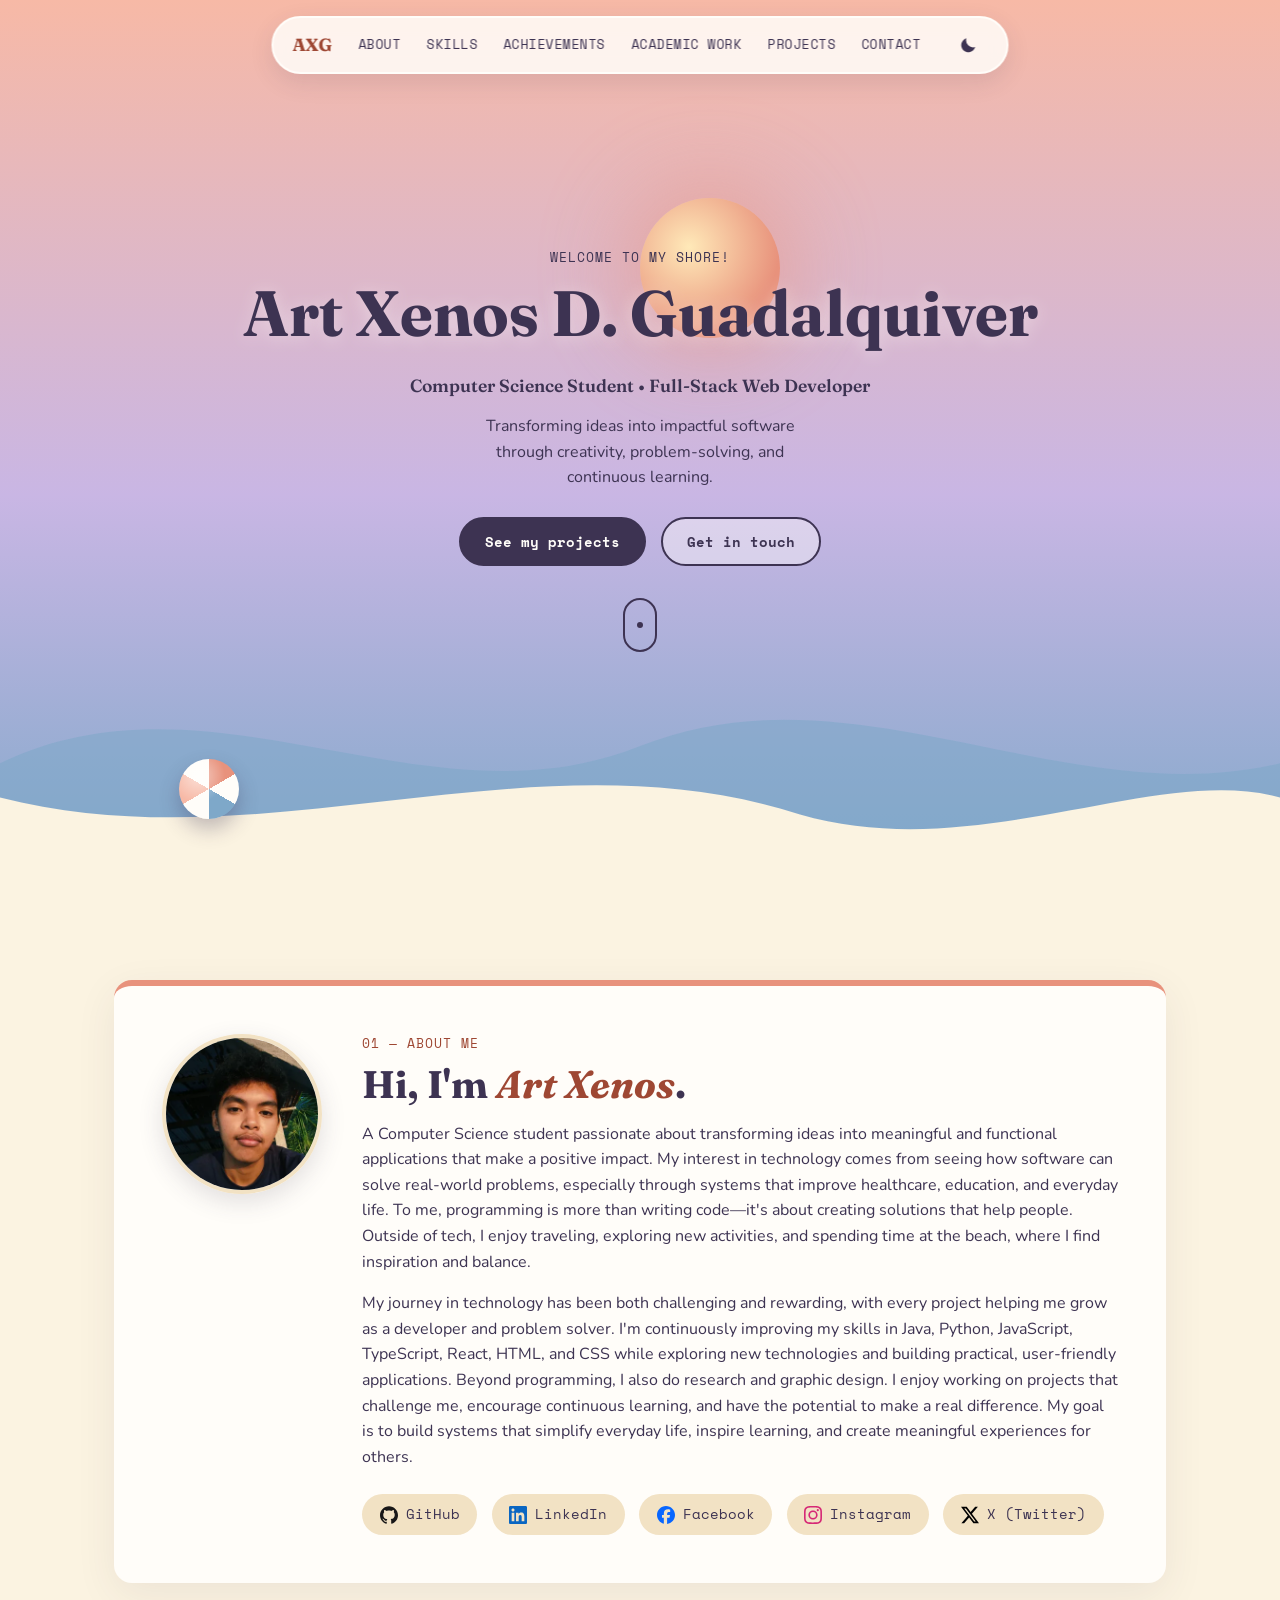
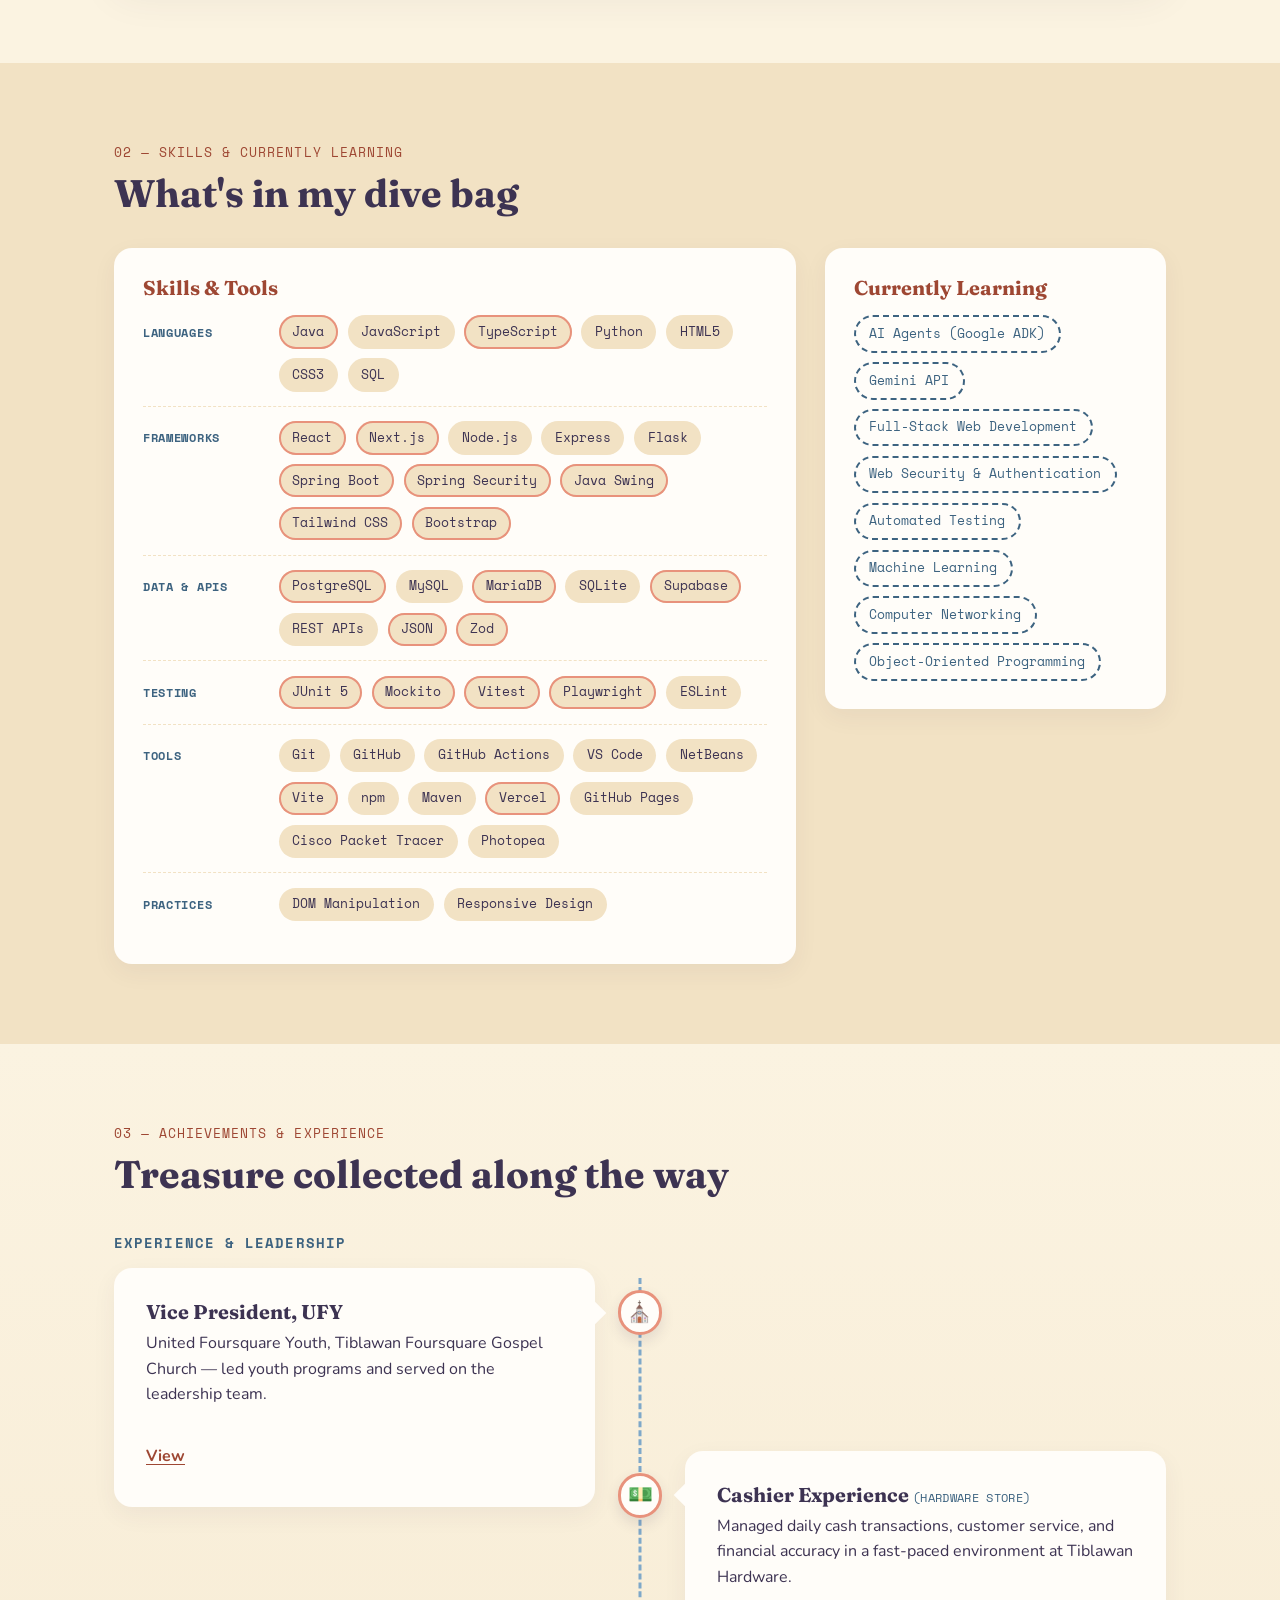
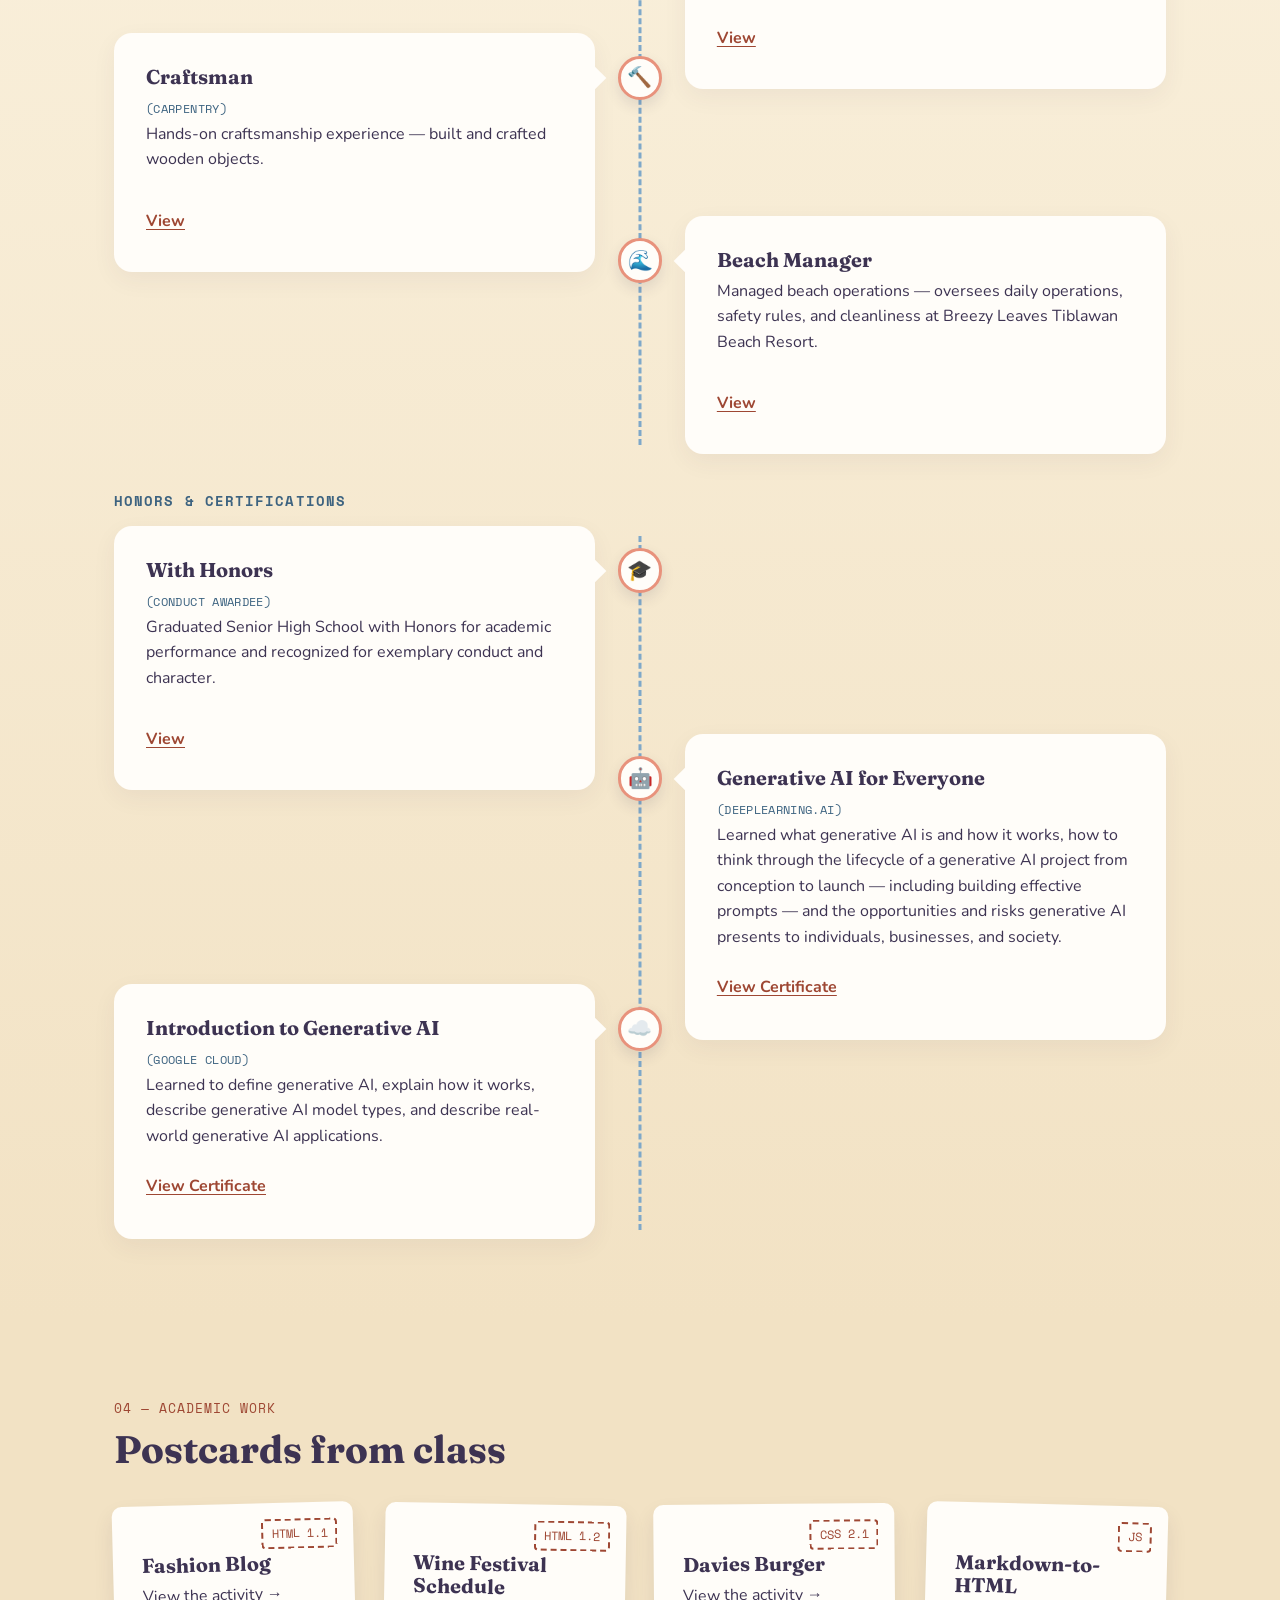
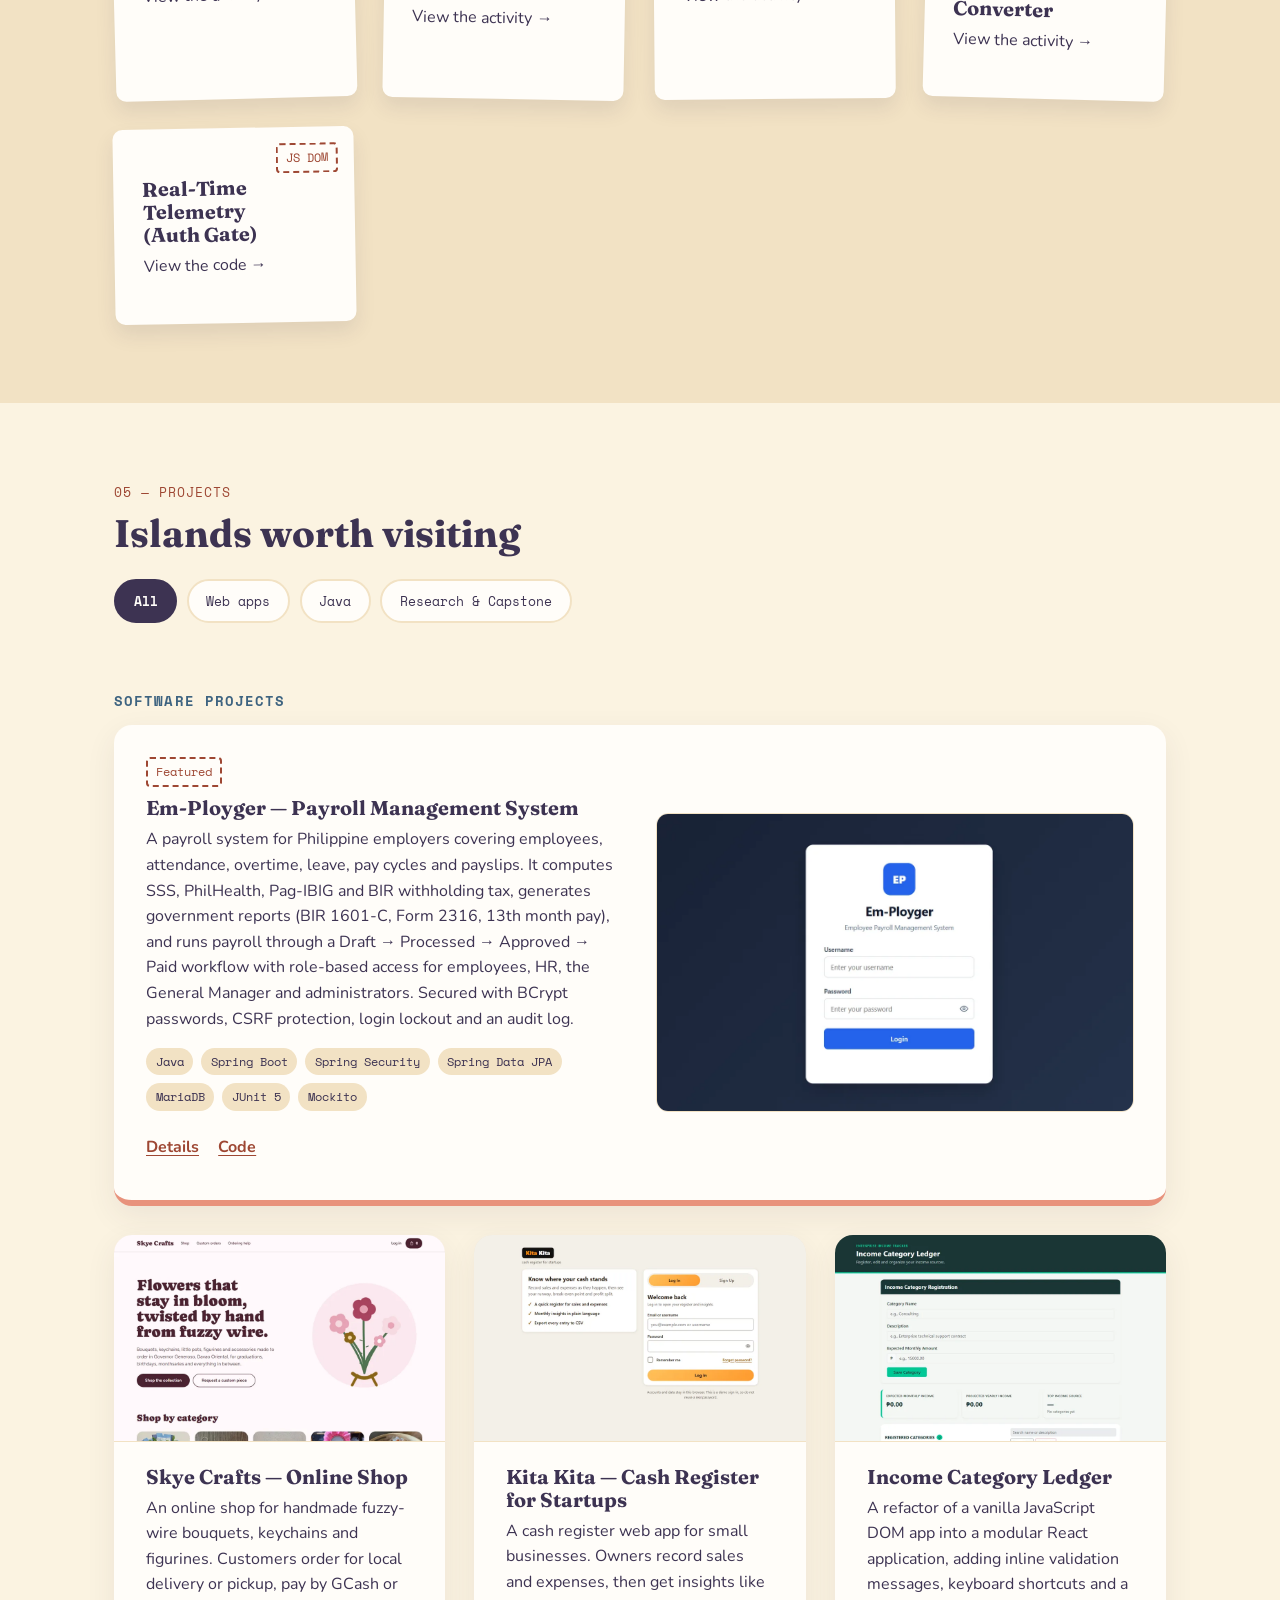
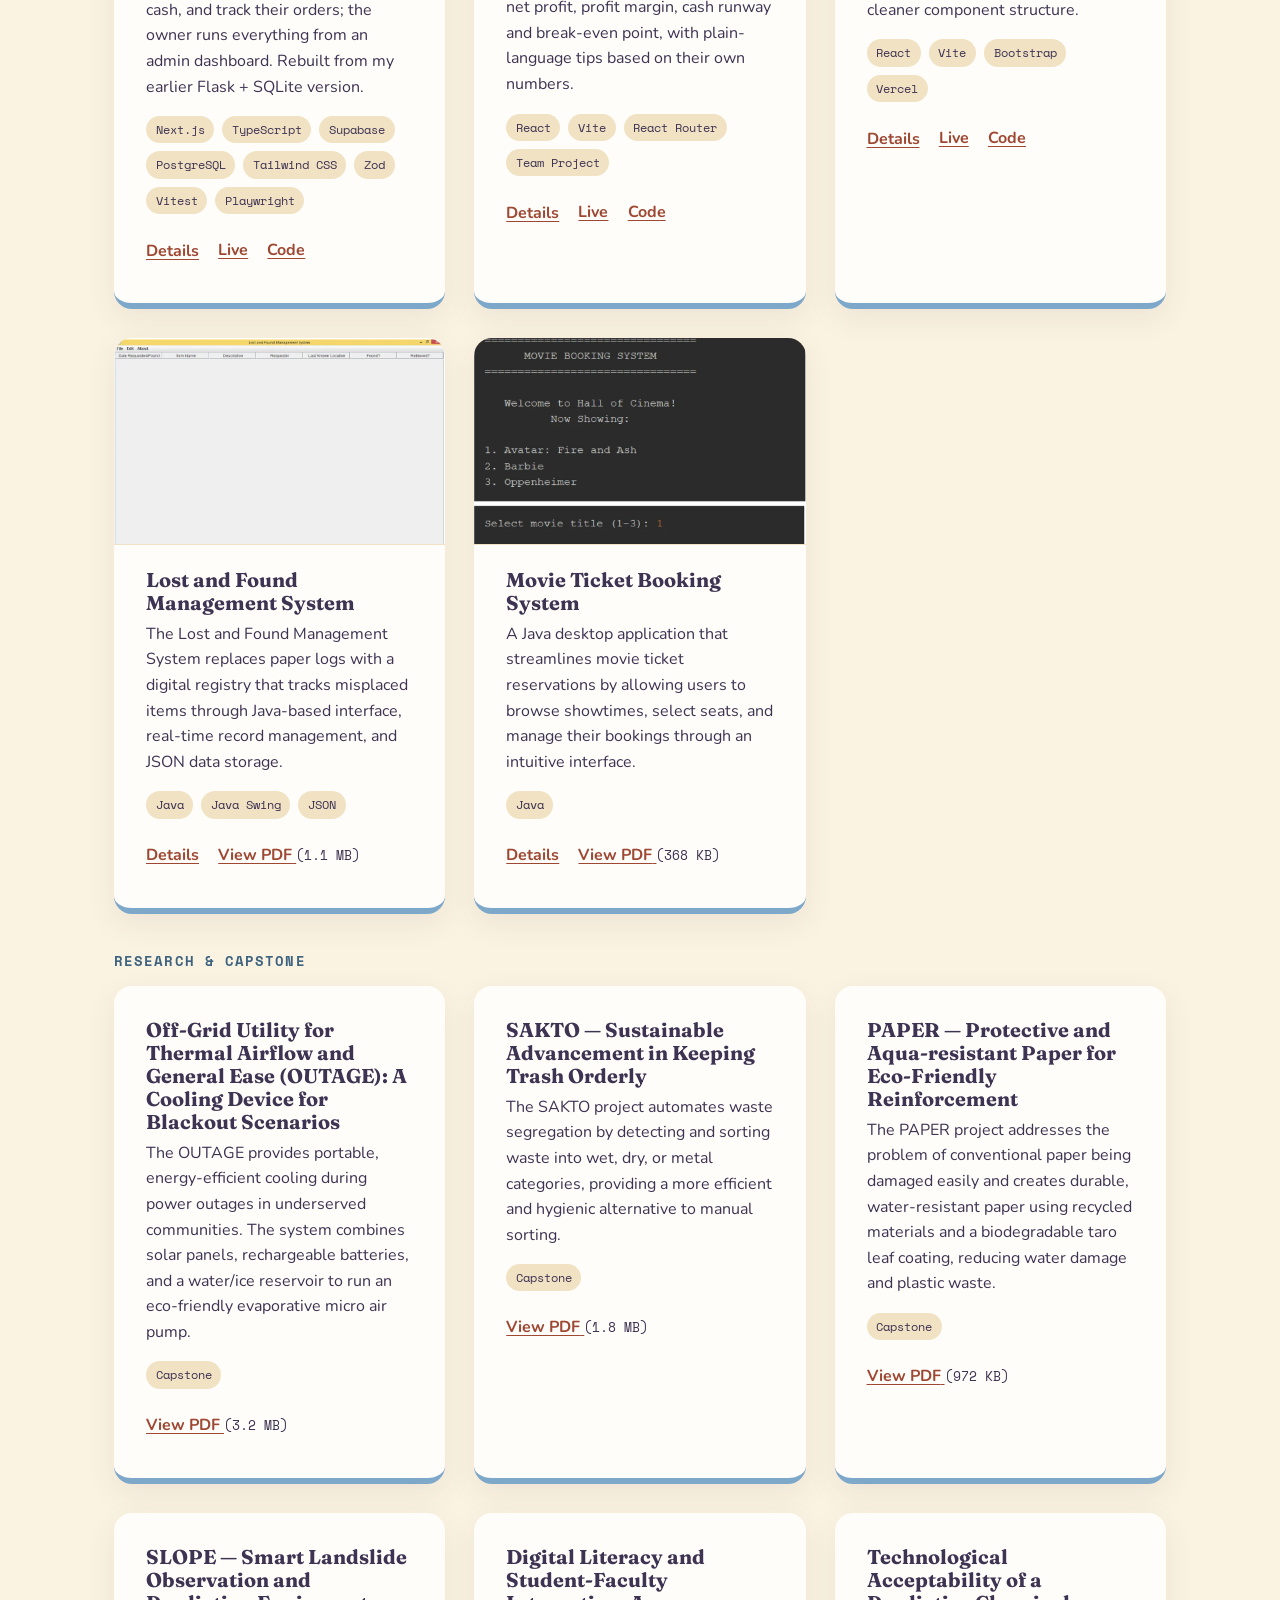
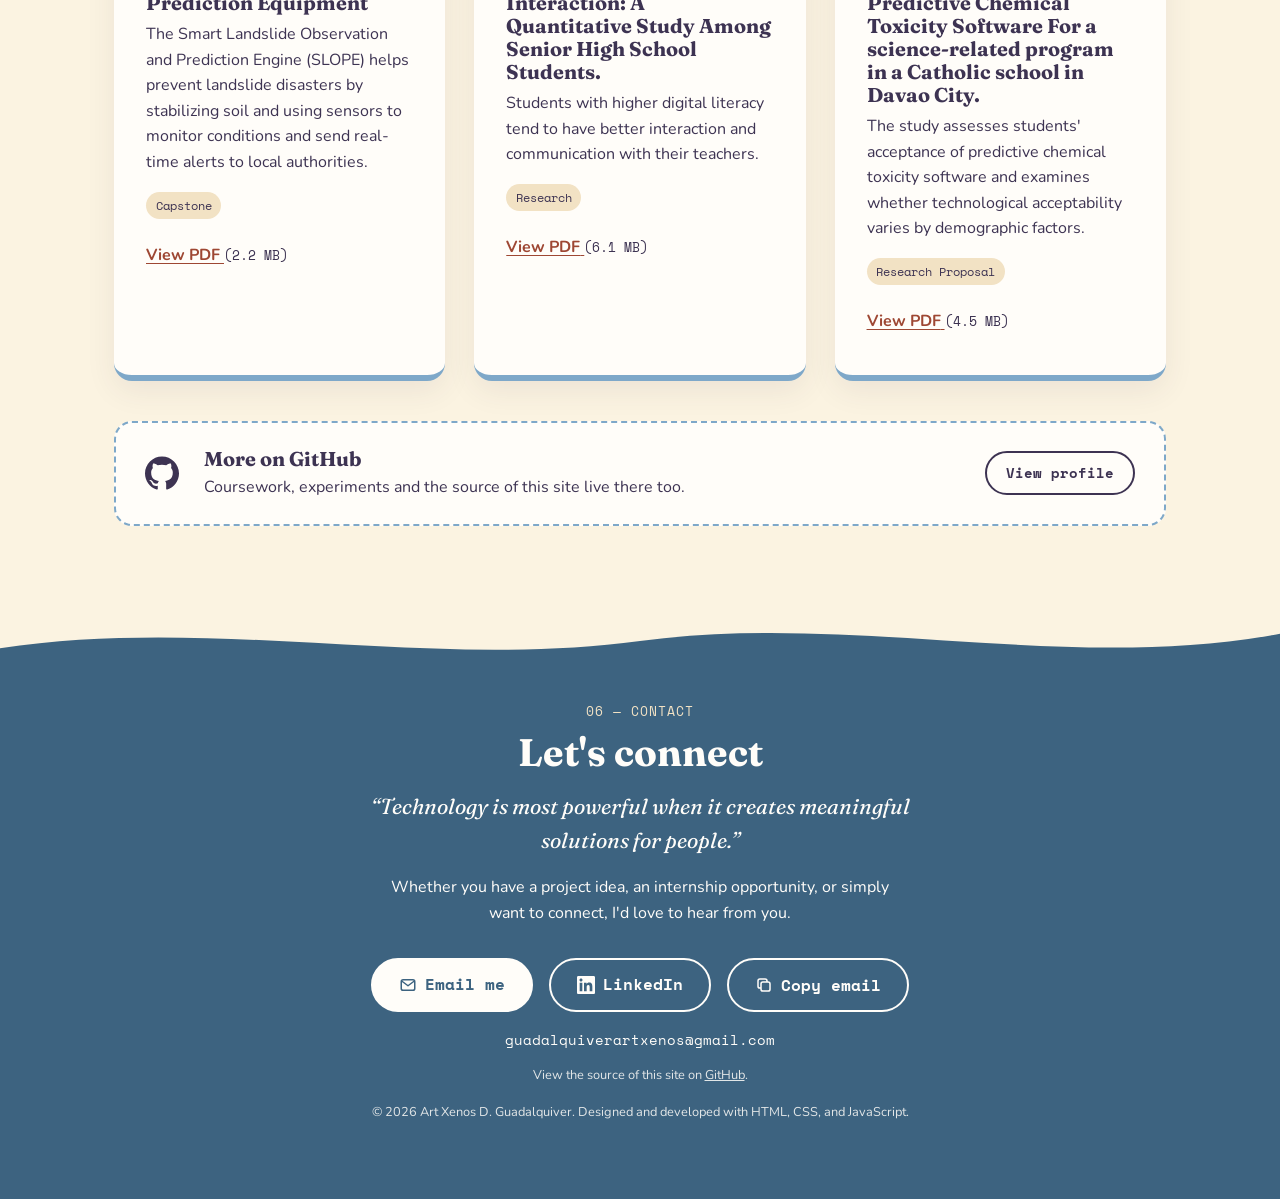
==== commit 05cd2b5b: "Lay out achievements as a timeline - Cards hang off a dashed shoreline, each marked by its icon - Th" ====
--- a/index.html
+++ b/index.html
@@ -225,7 +225,7 @@
         <p class="eyebrow">03 — Achievements &amp; Experience</p>
         <h2>Treasure collected along the way</h2>
         <h3 class="island-subhead">Experience &amp; Leadership</h3>
-        <div class="chest-grid">
+        <div class="chest-grid chest-timeline">
           <article class="chest-card">
             <span class="chest-icon" aria-hidden="true">⛪</span>
             <h3>Vice President, UFY</h3>
@@ -255,7 +255,7 @@
         </div>
 
         <h3 class="island-subhead">Honors &amp; Certifications</h3>
-        <div class="chest-grid">
+        <div class="chest-grid chest-timeline">
           <article class="chest-card">
             <span class="chest-icon" aria-hidden="true">🎓</span>
             <h3>With Honors</h3>
--- a/style.css
+++ b/style.css
@@ -588,6 +588,81 @@
   letter-spacing: 0.03em;
 }
 
+/* Timeline: the cards hang off a dashed "shoreline", each marked by its icon */
+.chest-timeline {
+  display: block;
+  position: relative;
+  padding-left: 3.8rem;
+}
+
+.chest-timeline::before {
+  content: "";
+  position: absolute;
+  top: 0.6rem;
+  bottom: 0.6rem;
+  left: 1.4rem;
+  border-left: 3px dashed var(--blue);
+  translate: -50% 0;
+}
+
+.chest-timeline .chest-card {
+  position: relative;
+  margin-bottom: 1.4rem;
+}
+
+.chest-timeline .chest-card:last-child { margin-bottom: 0; }
+
+.chest-timeline .chest-icon {
+  position: absolute;
+  top: 1.4rem;
+  left: -3.8rem;
+  display: grid;
+  place-items: center;
+  width: 2.8rem;
+  height: 2.8rem;
+  margin: 0;
+  border: 3px solid var(--coral);
+  border-radius: 50%;
+  background: var(--white);
+  font-size: 1.25rem;
+  line-height: 1;
+  box-shadow: 0 6px 14px rgba(61, 51, 82, 0.12);
+}
+
+/* A small pointer from each card towards the line */
+.chest-timeline .chest-card::before {
+  content: "";
+  position: absolute;
+  top: 2.3rem;
+  left: -0.5rem;
+  width: 1rem;
+  height: 1rem;
+  background: var(--white);
+  rotate: 45deg;
+}
+
+/* Wide screens: the line runs down the middle and cards alternate sides */
+@media (min-width: 900px) {
+  .chest-timeline { padding-left: 0; }
+
+  .chest-timeline::before { left: 50%; }
+
+  .chest-timeline .chest-card {
+    width: calc(50% - 2.8rem);
+    margin-bottom: 0;
+  }
+
+  .chest-timeline .chest-card + .chest-card { margin-top: -3.5rem; }
+
+  .chest-timeline .chest-card:nth-child(odd) { margin-right: auto; }
+  .chest-timeline .chest-card:nth-child(even) { margin-left: auto; }
+
+  .chest-timeline .chest-card:nth-child(odd) .chest-icon { left: auto; right: -4.2rem; }
+  .chest-timeline .chest-card:nth-child(even) .chest-icon { left: -4.2rem; }
+
+  .chest-timeline .chest-card:nth-child(odd)::before { left: auto; right: -0.5rem; }
+}
+
 /* ===================================================
    COURSE ACTIVITIES — postcards
 =================================================== */
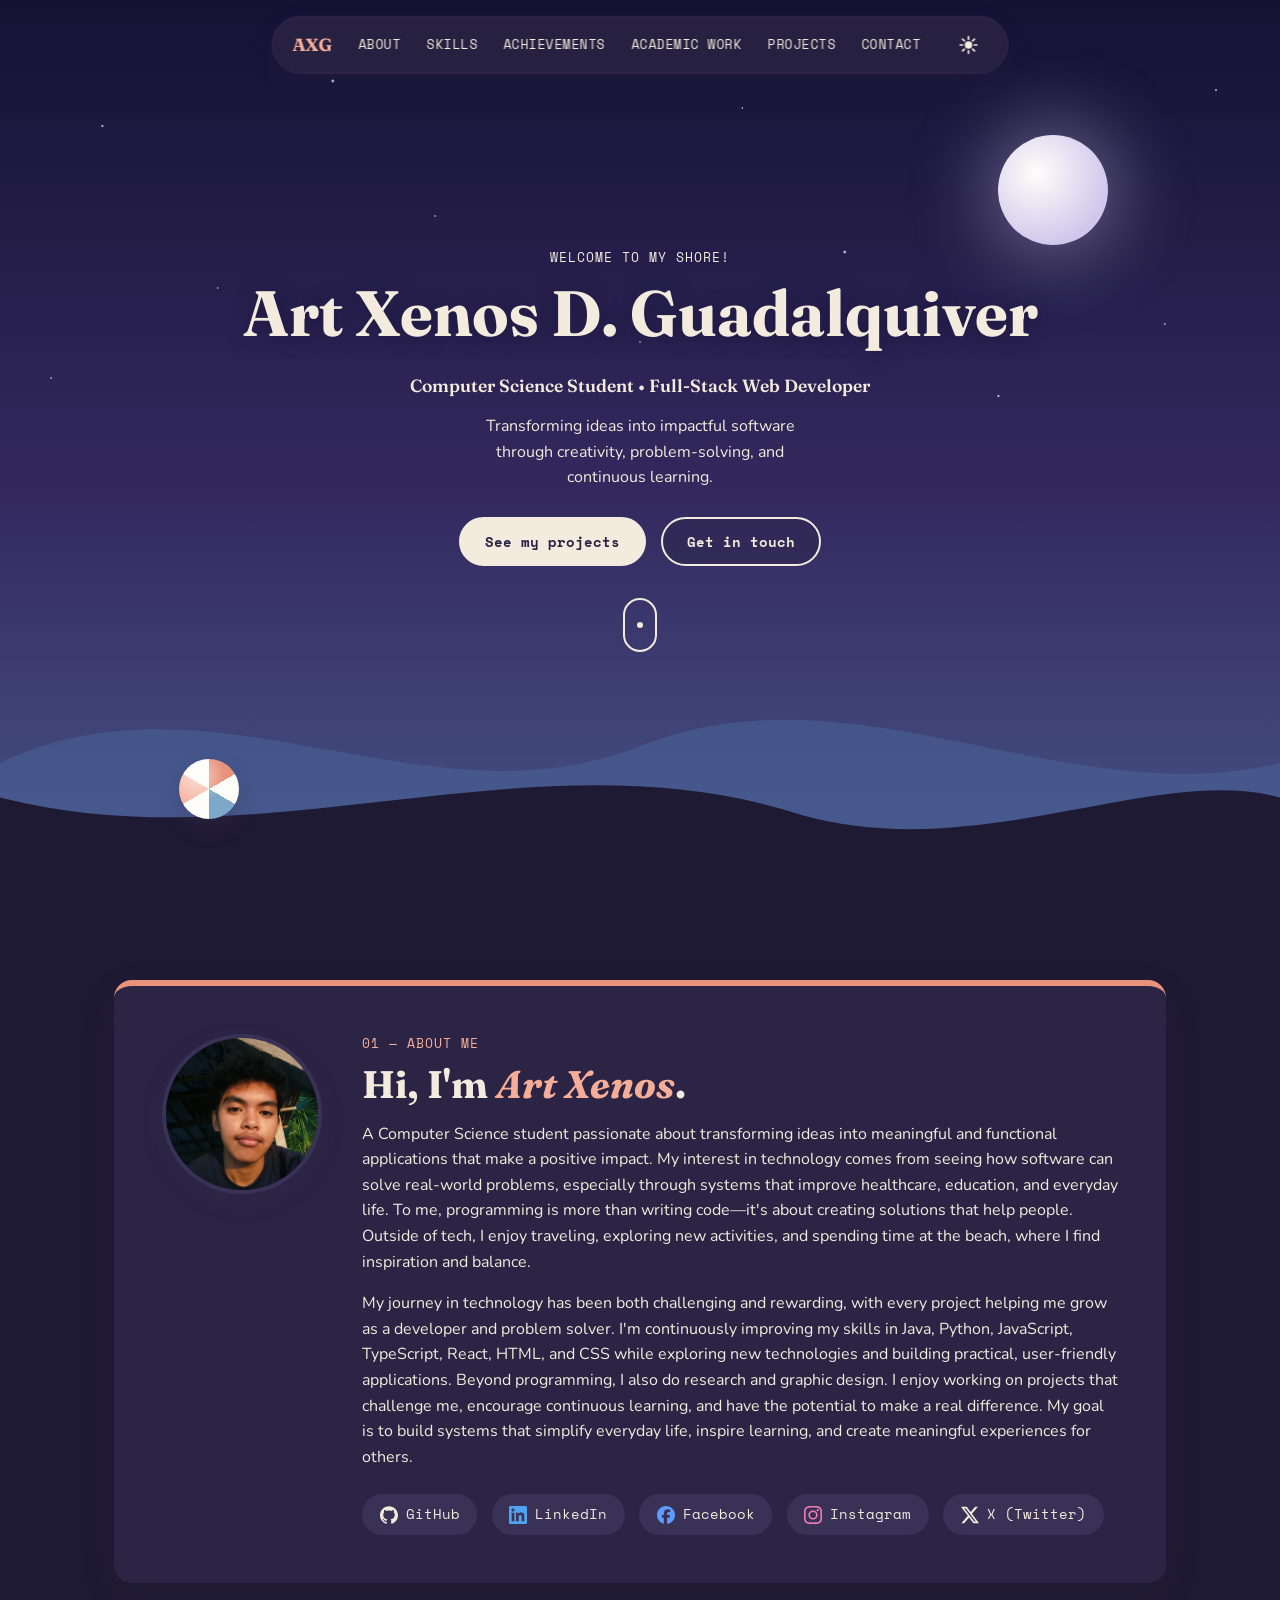
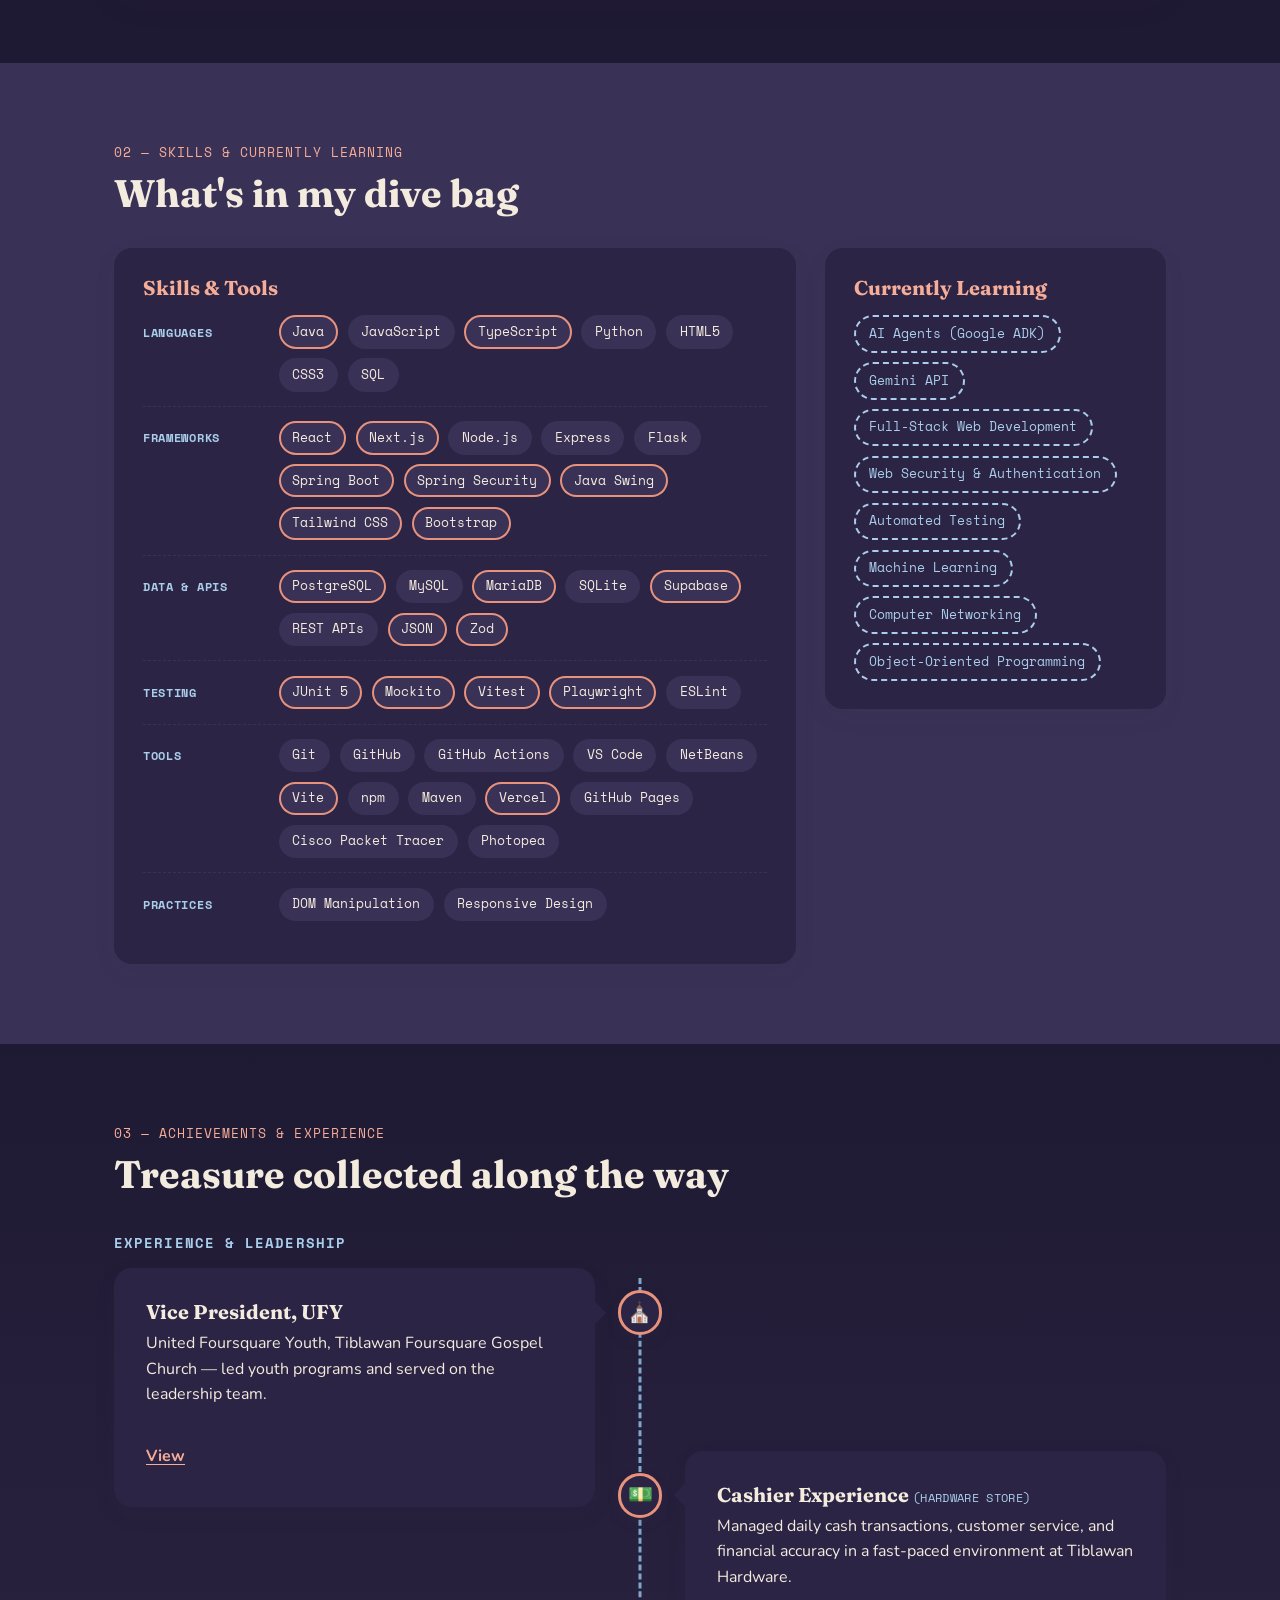
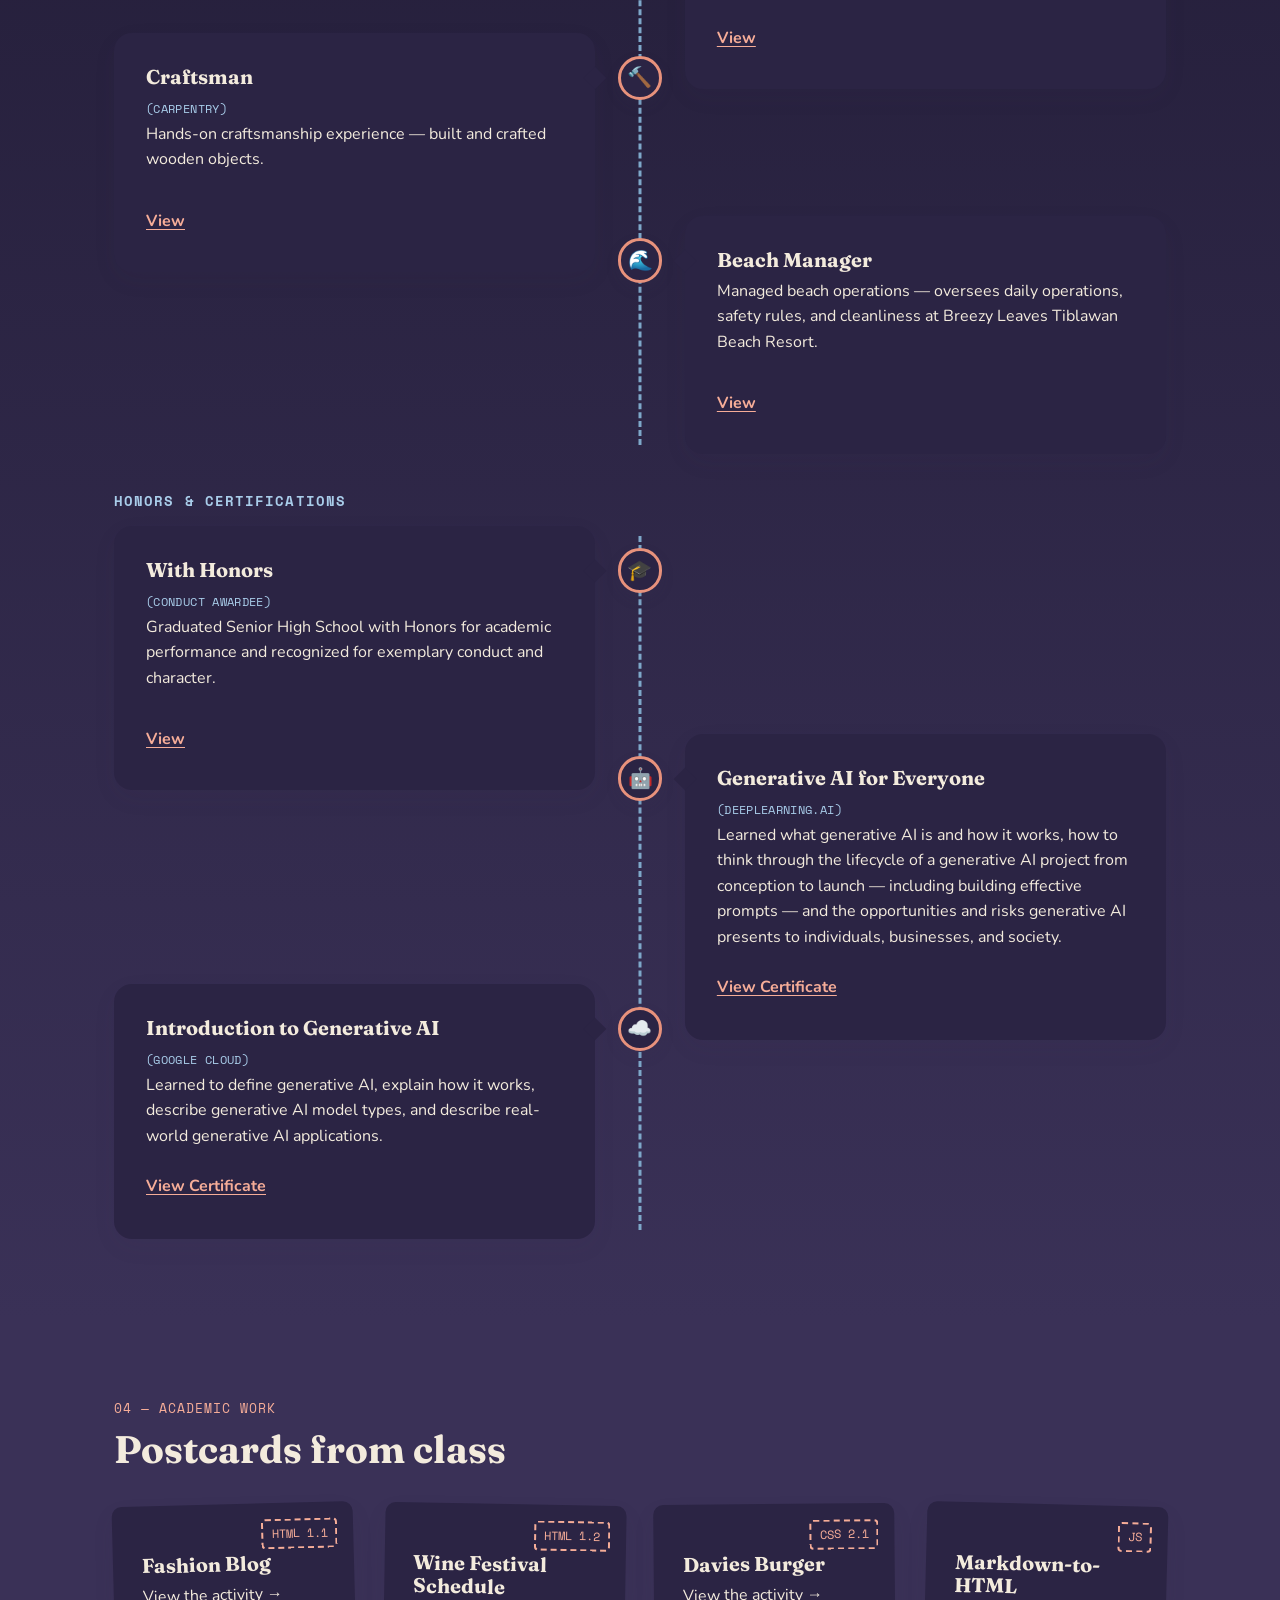
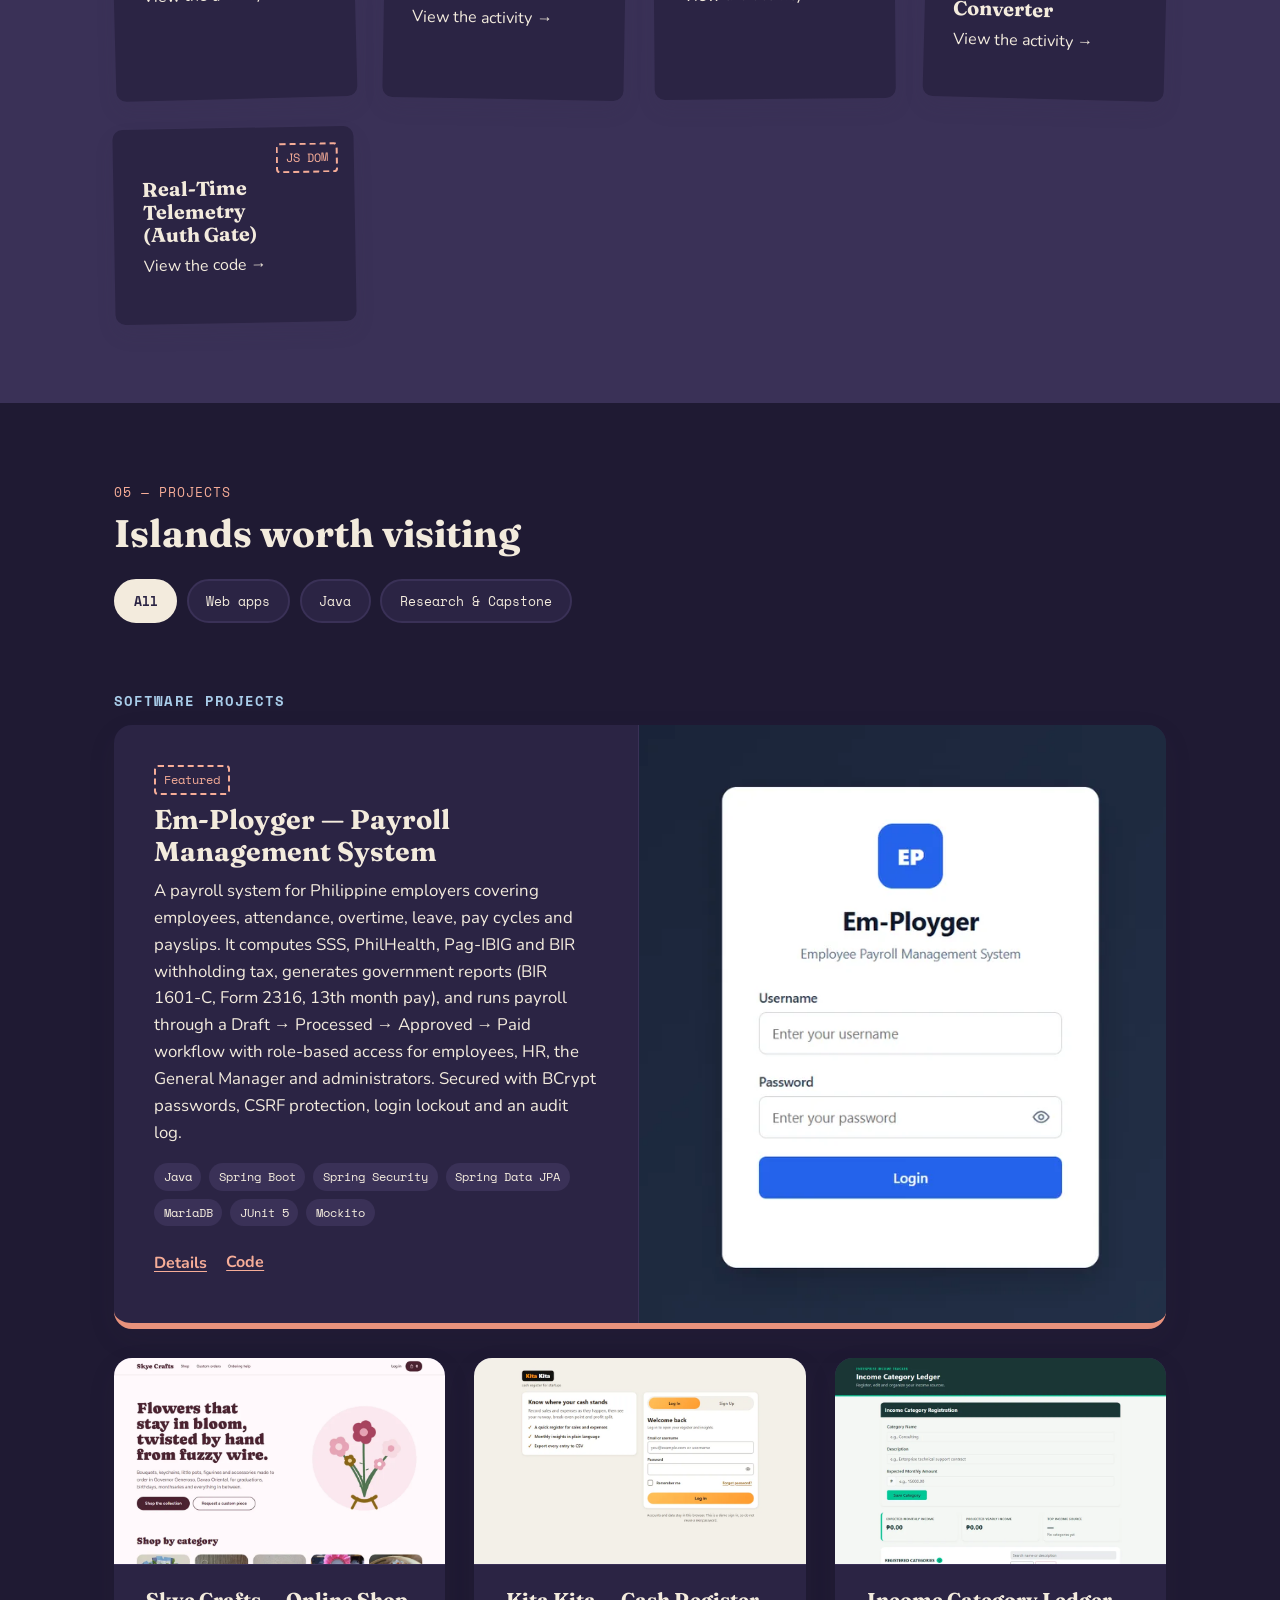
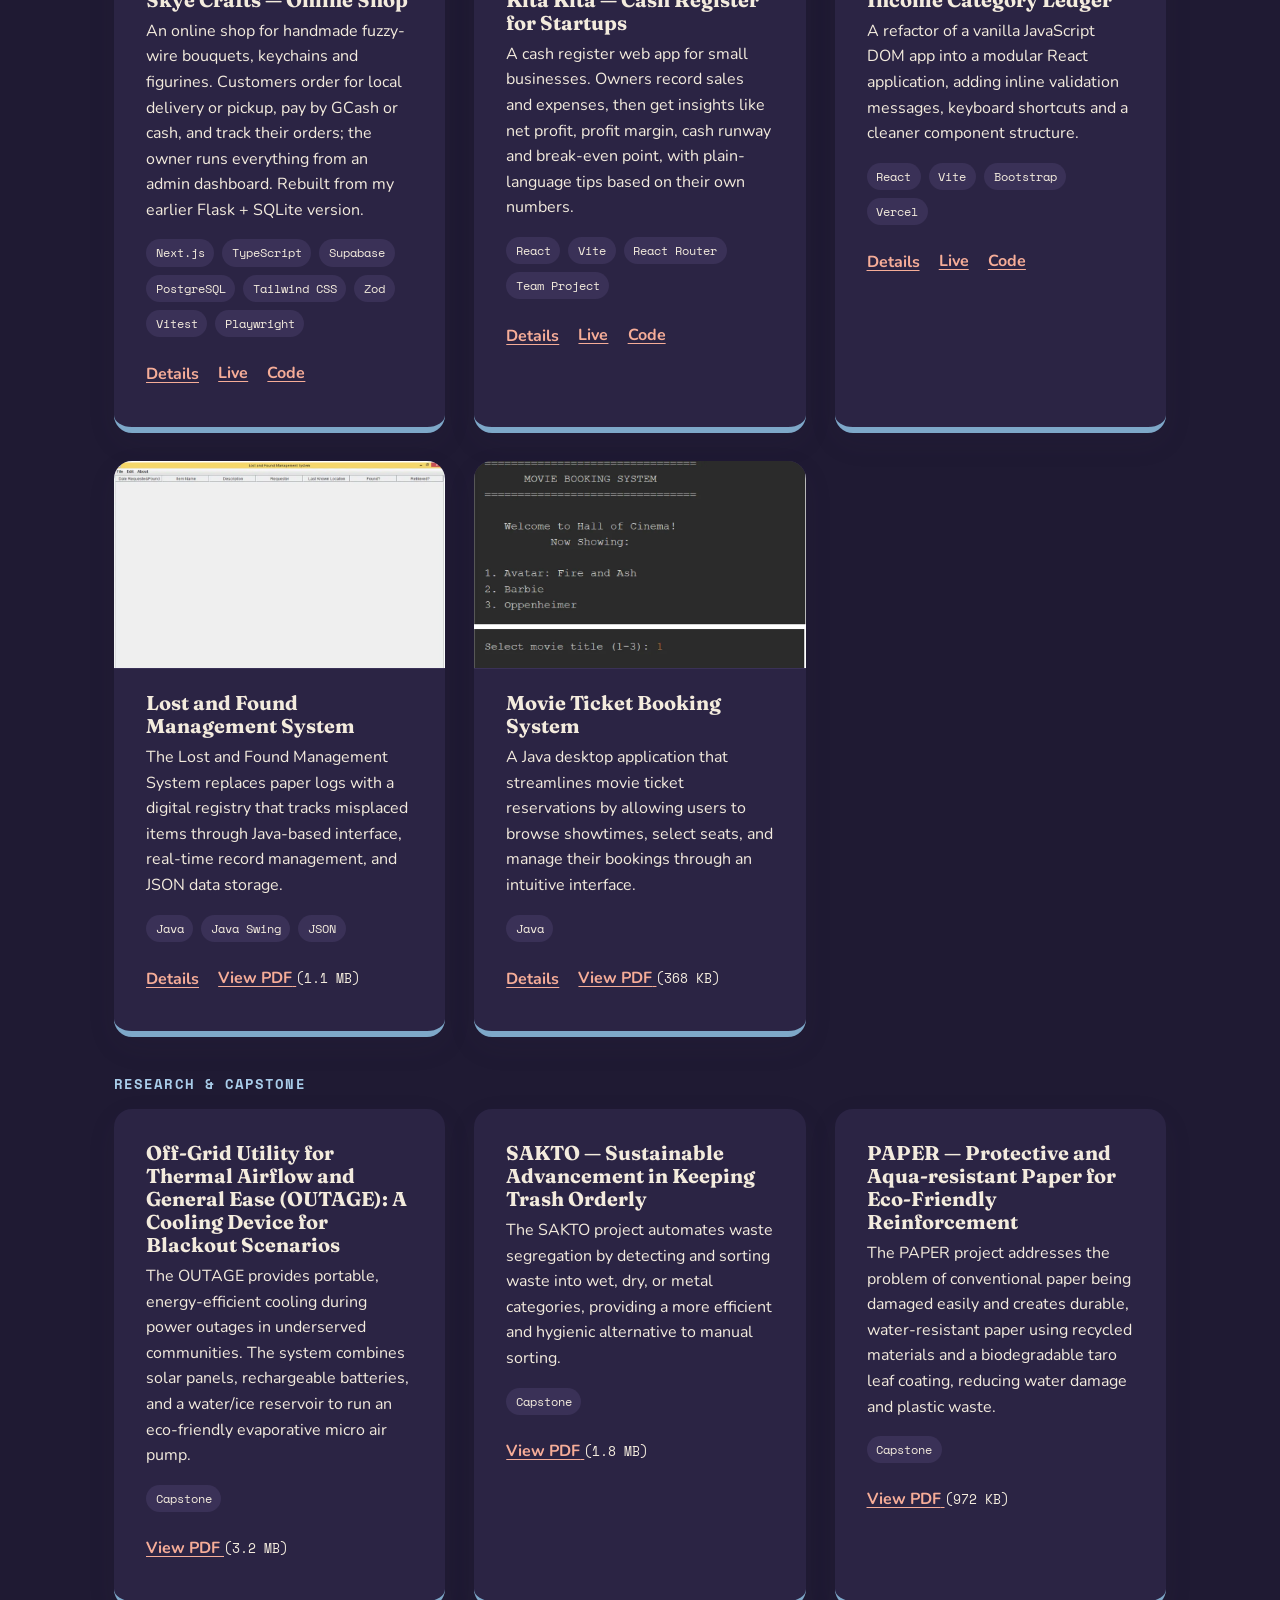
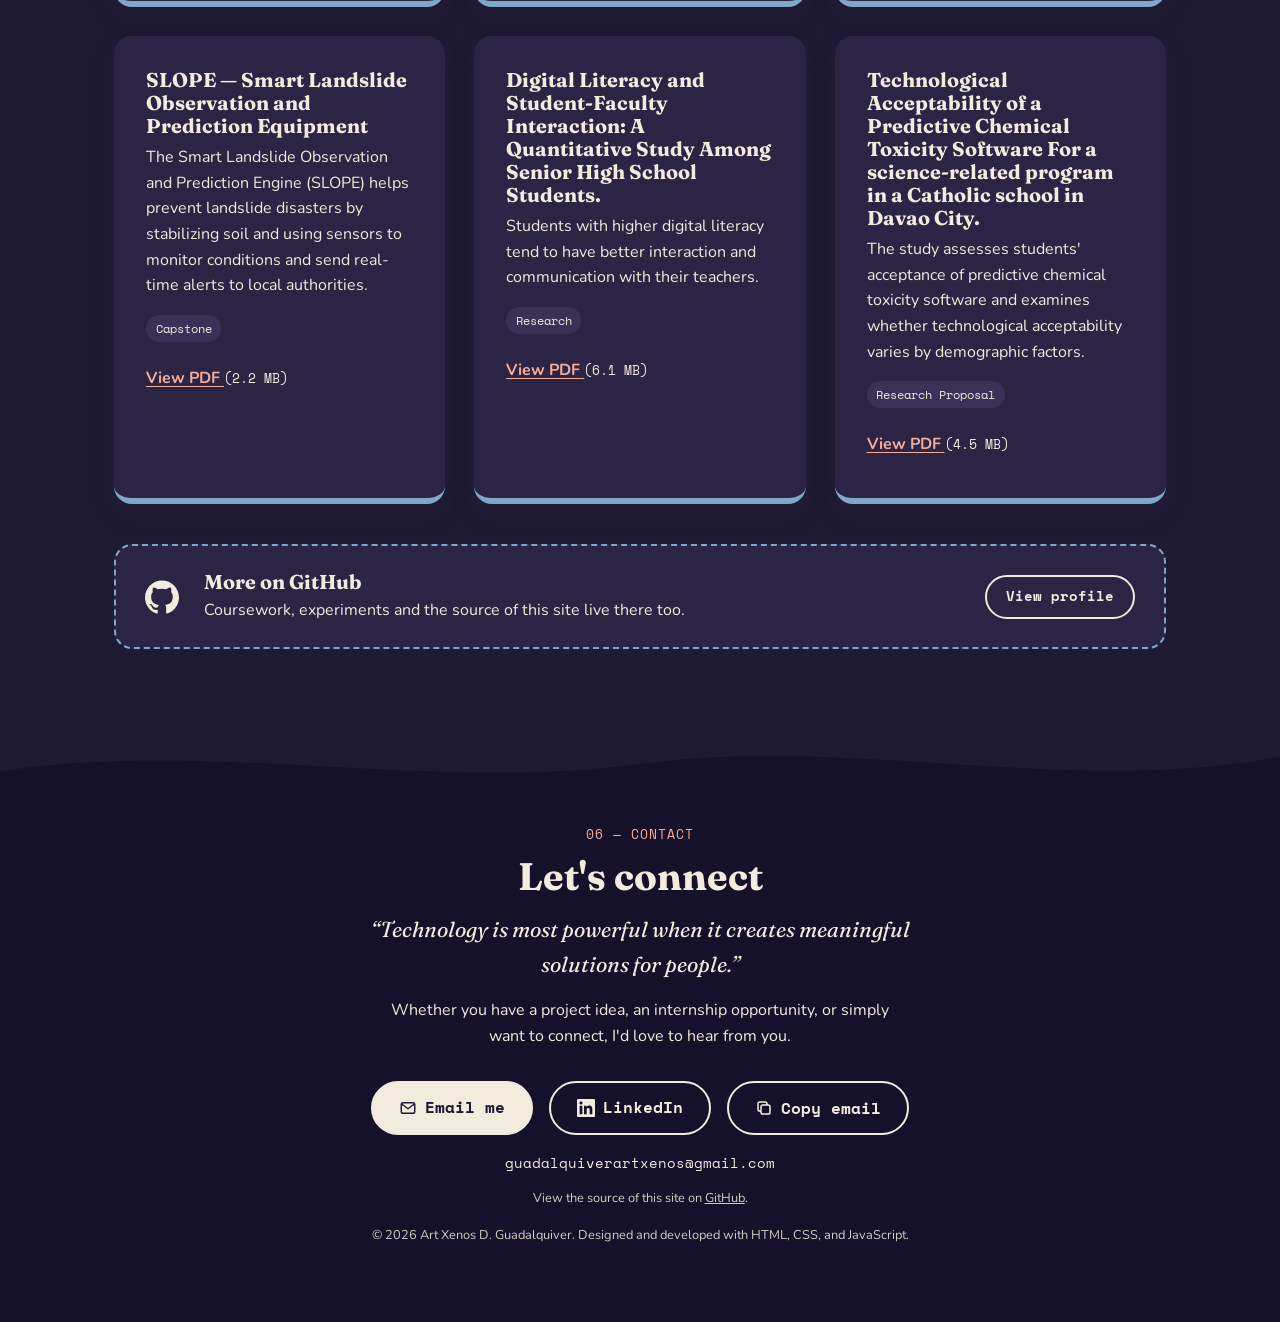
==== commit 9e1693dd: "Add a time-of-day sky - Dawn, midday, sunset or night is picked from the visitor's local time; a dar" ====
--- a/index.html
+++ b/index.html
@@ -22,14 +22,19 @@
   <link rel="apple-touch-icon" href="apple-touch-icon.png">
   <!-- Set the theme before the page paints so there is no flash of the wrong one -->
   <script>
-    (function () {
-      var theme;
-      try { theme = localStorage.getItem('theme'); } catch (e) { /* storage blocked */ }
-      if (theme !== 'night' && theme !== 'sunset') {
-        theme = window.matchMedia('(prefers-color-scheme: dark)').matches ? 'night' : 'sunset';
-      }
-      document.documentElement.setAttribute('data-theme', theme);
-    })();
+    // The visitor's own choice ("day" or "night") wins; otherwise a dark device gets the night sky
+    // and everyone else gets the sky that matches their local time.
+    window.pickTheme = function () {
+      var hour = new Date().getHours();
+      var daySky = hour >= 5 && hour < 8 ? 'dawn' : hour >= 8 && hour < 16 ? 'midday' : 'sunset';
+      var choice;
+      try { choice = localStorage.getItem('theme'); } catch (e) { /* storage blocked */ }
+      if (choice === 'night') return 'night';
+      if (choice === 'day' || choice === 'sunset') return daySky;
+      if (window.matchMedia('(prefers-color-scheme: dark)').matches) return 'night';
+      return hour >= 5 && hour < 19 ? daySky : 'night';
+    };
+    document.documentElement.setAttribute('data-theme', window.pickTheme());
   </script>
   <link rel="preconnect" href="https://fonts.googleapis.com">
   <link rel="preconnect" href="https://fonts.gstatic.com" crossorigin>
--- a/style.css
+++ b/style.css
@@ -749,13 +749,16 @@
   background: var(--sand);
 }
 
-/* The featured card is full width, so its screenshot sits beside the text on wide screens */
+/* The featured card is full width, so on wide screens its screenshot fills the right half edge to edge */
 @media (min-width: 860px) {
   .island-card--featured:has(> .island-shot) {
     display: grid;
-    grid-template-columns: minmax(0, 1fr) minmax(0, 1fr);
-    column-gap: 2rem;
-    align-content: start;
+    grid-template-columns: minmax(0, 1fr) minmax(0, 1.1fr);
+    column-gap: 2.5rem;
+    align-content: center;
+    min-height: 24rem;
+    padding: 2.5rem;
+    overflow: hidden;
   }
 
   .island-card--featured > * {
@@ -763,16 +766,23 @@
     justify-self: start;
   }
 
+  .island-card--featured > h3 { font-size: 1.7rem; }
+
+  .island-card--featured > p { font-size: 1.05rem; }
+
   .island-card--featured > .island-shot {
     grid-column: 2;
     grid-row: 1 / span 8;
     justify-self: stretch;
-    align-self: center;
-    width: 100%;
-    margin: 0;
+    align-self: stretch;
+    width: calc(100% + 2.5rem);
+    height: calc(100% + 5rem);
+    aspect-ratio: auto;
+    margin: -2.5rem -2.5rem -2.5rem 0;
     object-position: center;
-    border: 1px solid var(--sand);
-    border-radius: 12px;
+    border: none;
+    border-left: 1px solid var(--sand);
+    border-radius: 0;
   }
 }
 
@@ -1428,6 +1438,46 @@
 }
 
 /* ===================================================
+   DAWN AND MIDDAY SKIES
+   Picked from the visitor's local time. Only the hero changes; the rest of the page keeps the light palette.
+=================================================== */
+[data-theme="dawn"] .sky-layer {
+  background: linear-gradient(to bottom, #BFD4EE 0%, #F4CFCB 50%, #FBE3B5 100%);
+}
+
+/* The dawn sun is pale and rises from the waves, to the side of the text */
+[data-theme="dawn"] .sun {
+  top: 56%;
+  left: 24%;
+  background: radial-gradient(circle at 35% 35%, #FFFBEA, #F9C98A 72%);
+  box-shadow: 0 0 90px 26px rgba(249, 201, 138, 0.5);
+}
+
+[data-theme="midday"] .sky-layer {
+  background: linear-gradient(to bottom, #8CC4EC 0%, #BFE0F5 60%, #E6F4FB 100%);
+}
+
+/* The midday sun is small, bright and high, beside the heading instead of behind it */
+[data-theme="midday"] .sun {
+  top: 13%;
+  left: 80%;
+  width: 110px;
+  height: 110px;
+  background: radial-gradient(circle at 35% 35%, #FFFDF0, #FFD768 72%);
+  box-shadow: 0 0 80px 24px rgba(255, 221, 120, 0.6);
+}
+
+[data-theme="midday"] .horizon--far path { fill: rgba(86, 150, 200, 0.5); }
+
+@media (max-width: 560px) {
+  [data-theme="midday"] .sun {
+    top: 11%;
+    width: 80px;
+    height: 80px;
+  }
+}
+
+/* ===================================================
    NIGHT THEME — moonlit shore
    The palette tokens are remapped, so most components follow automatically.
    Text colours below keep at least 4.5:1 contrast on the night surfaces.
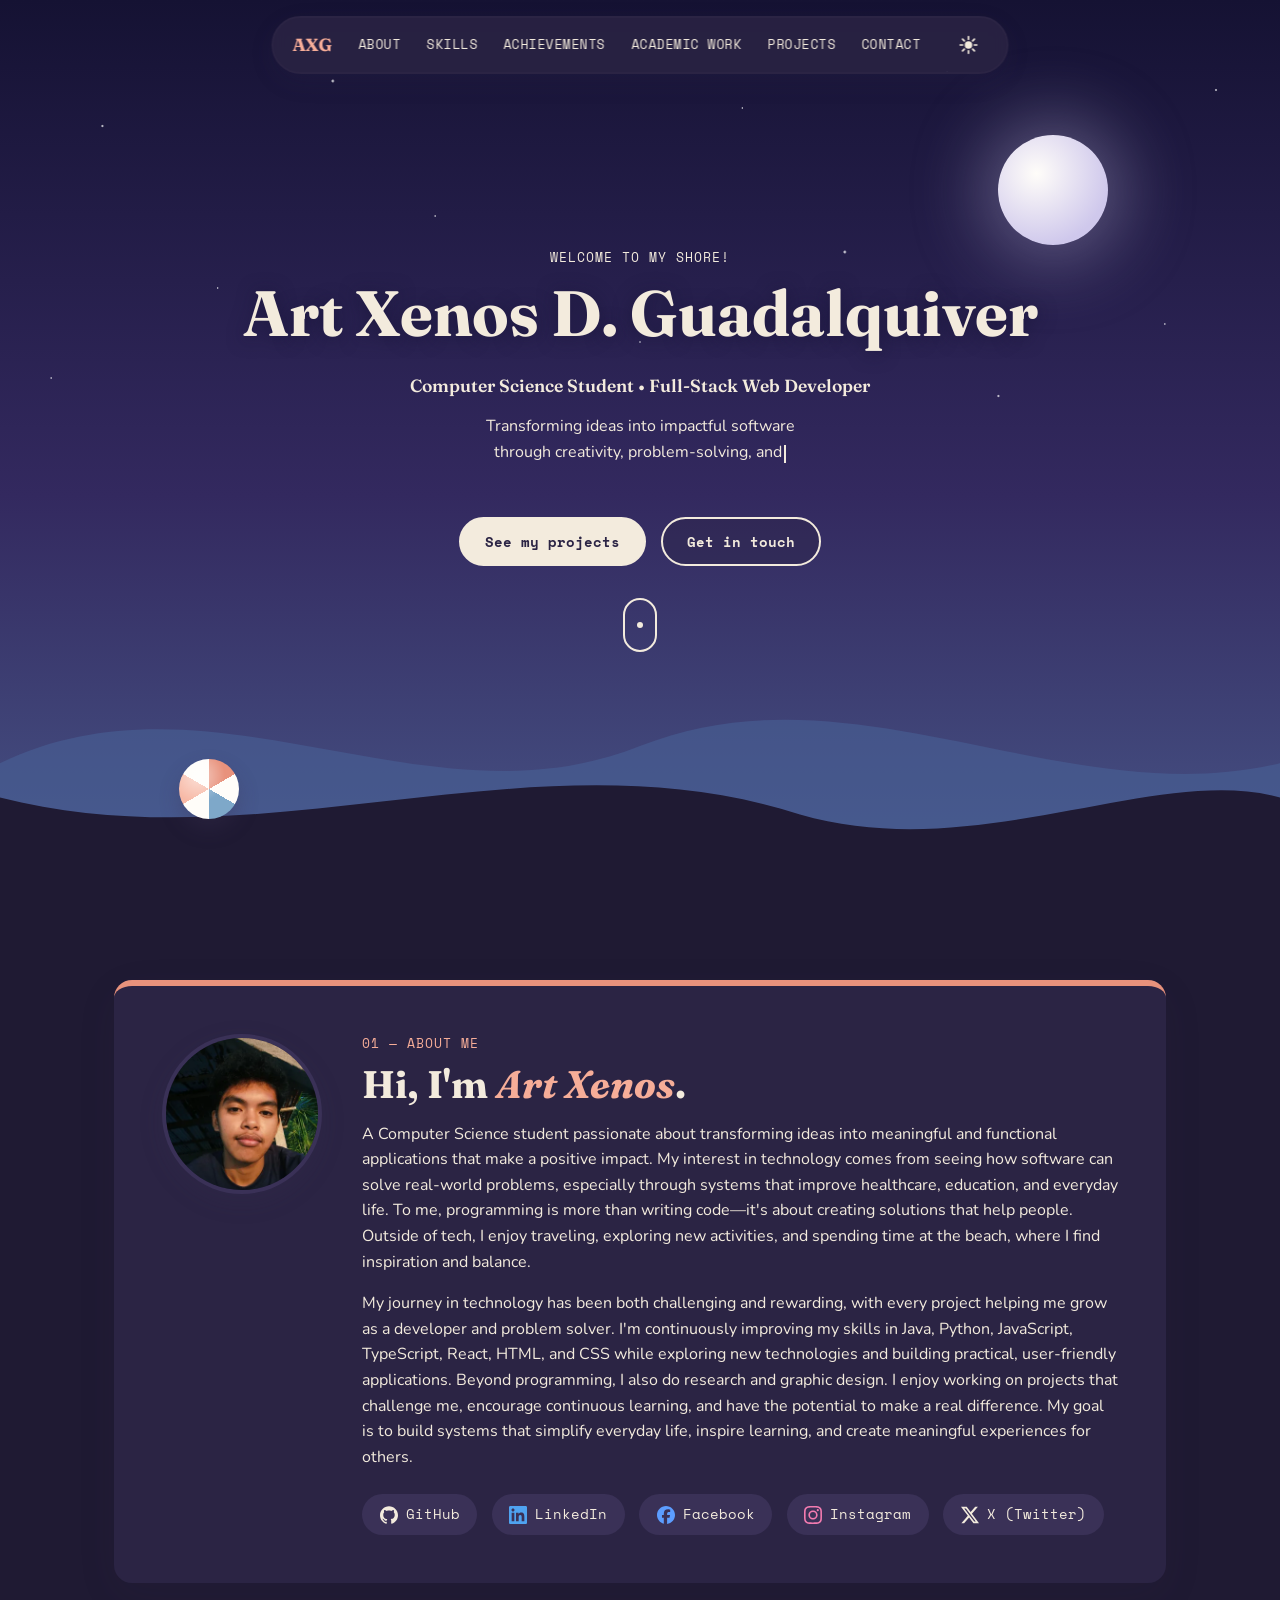
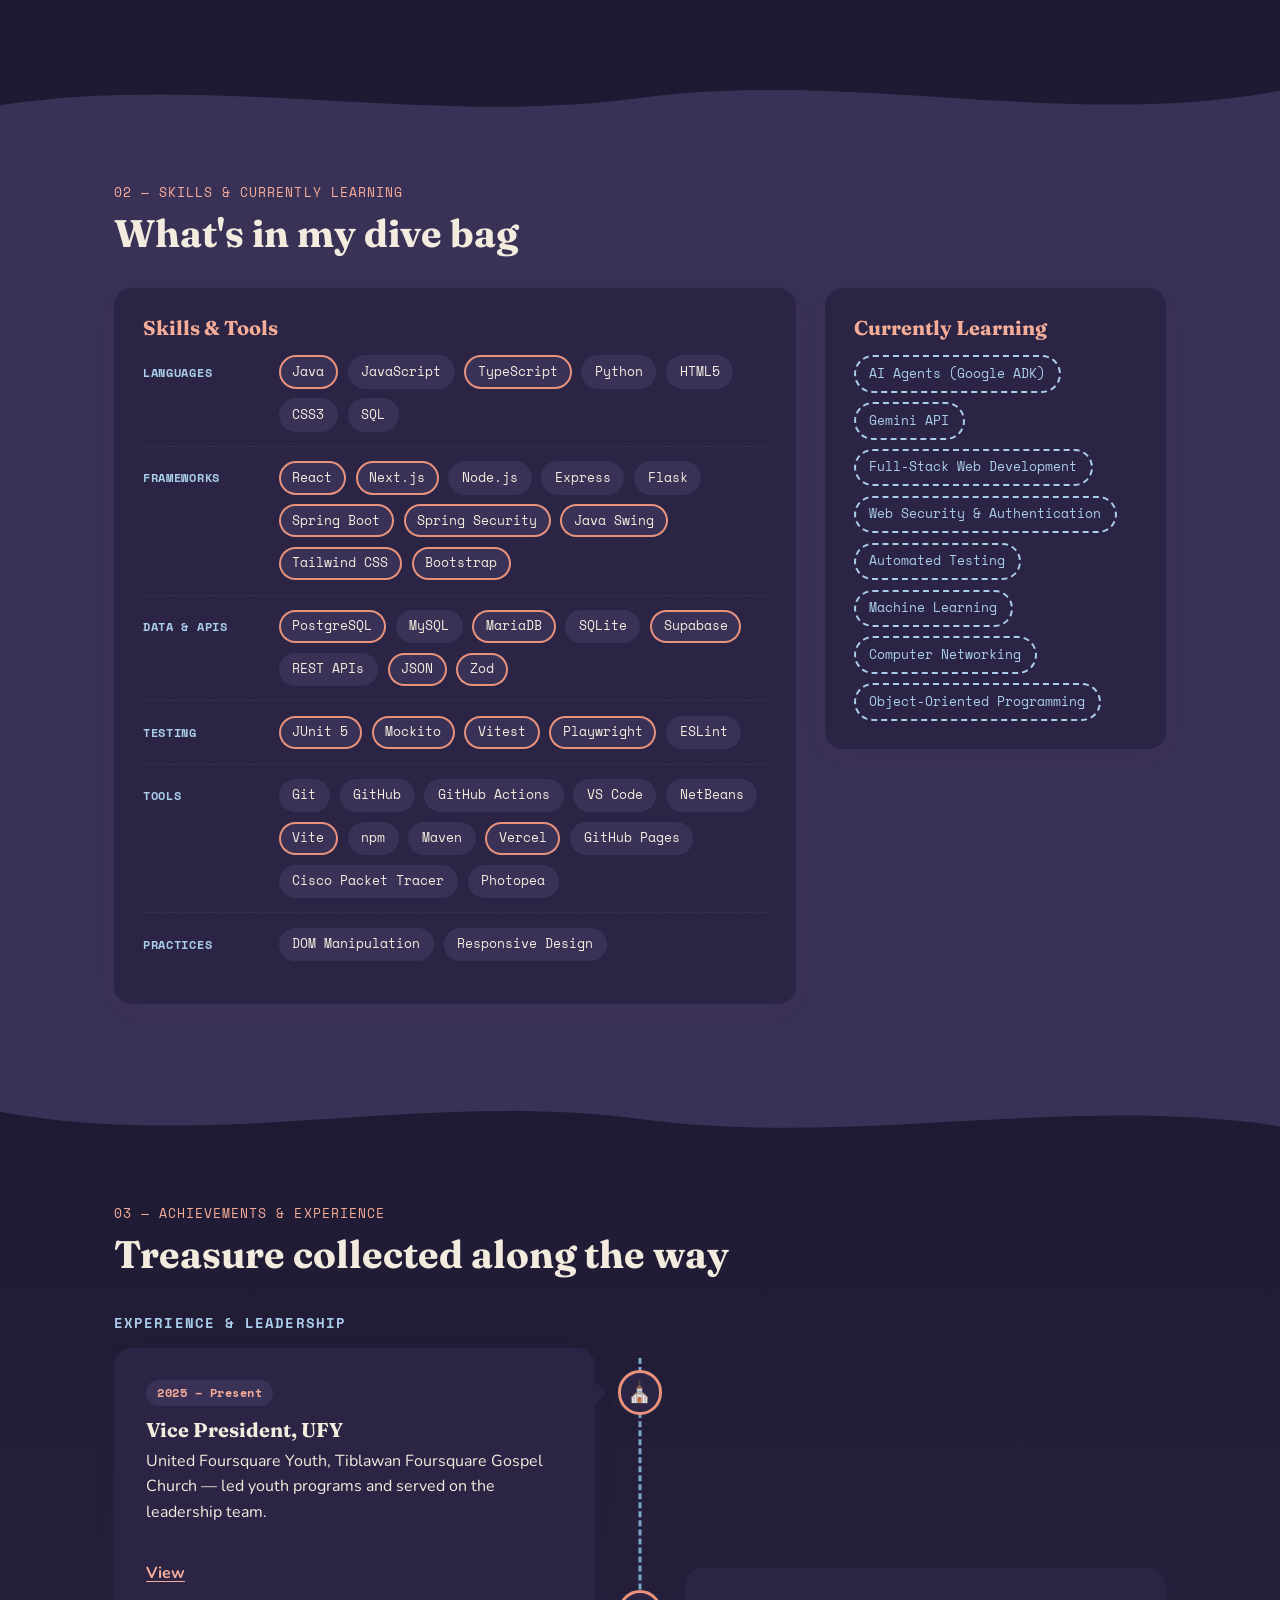
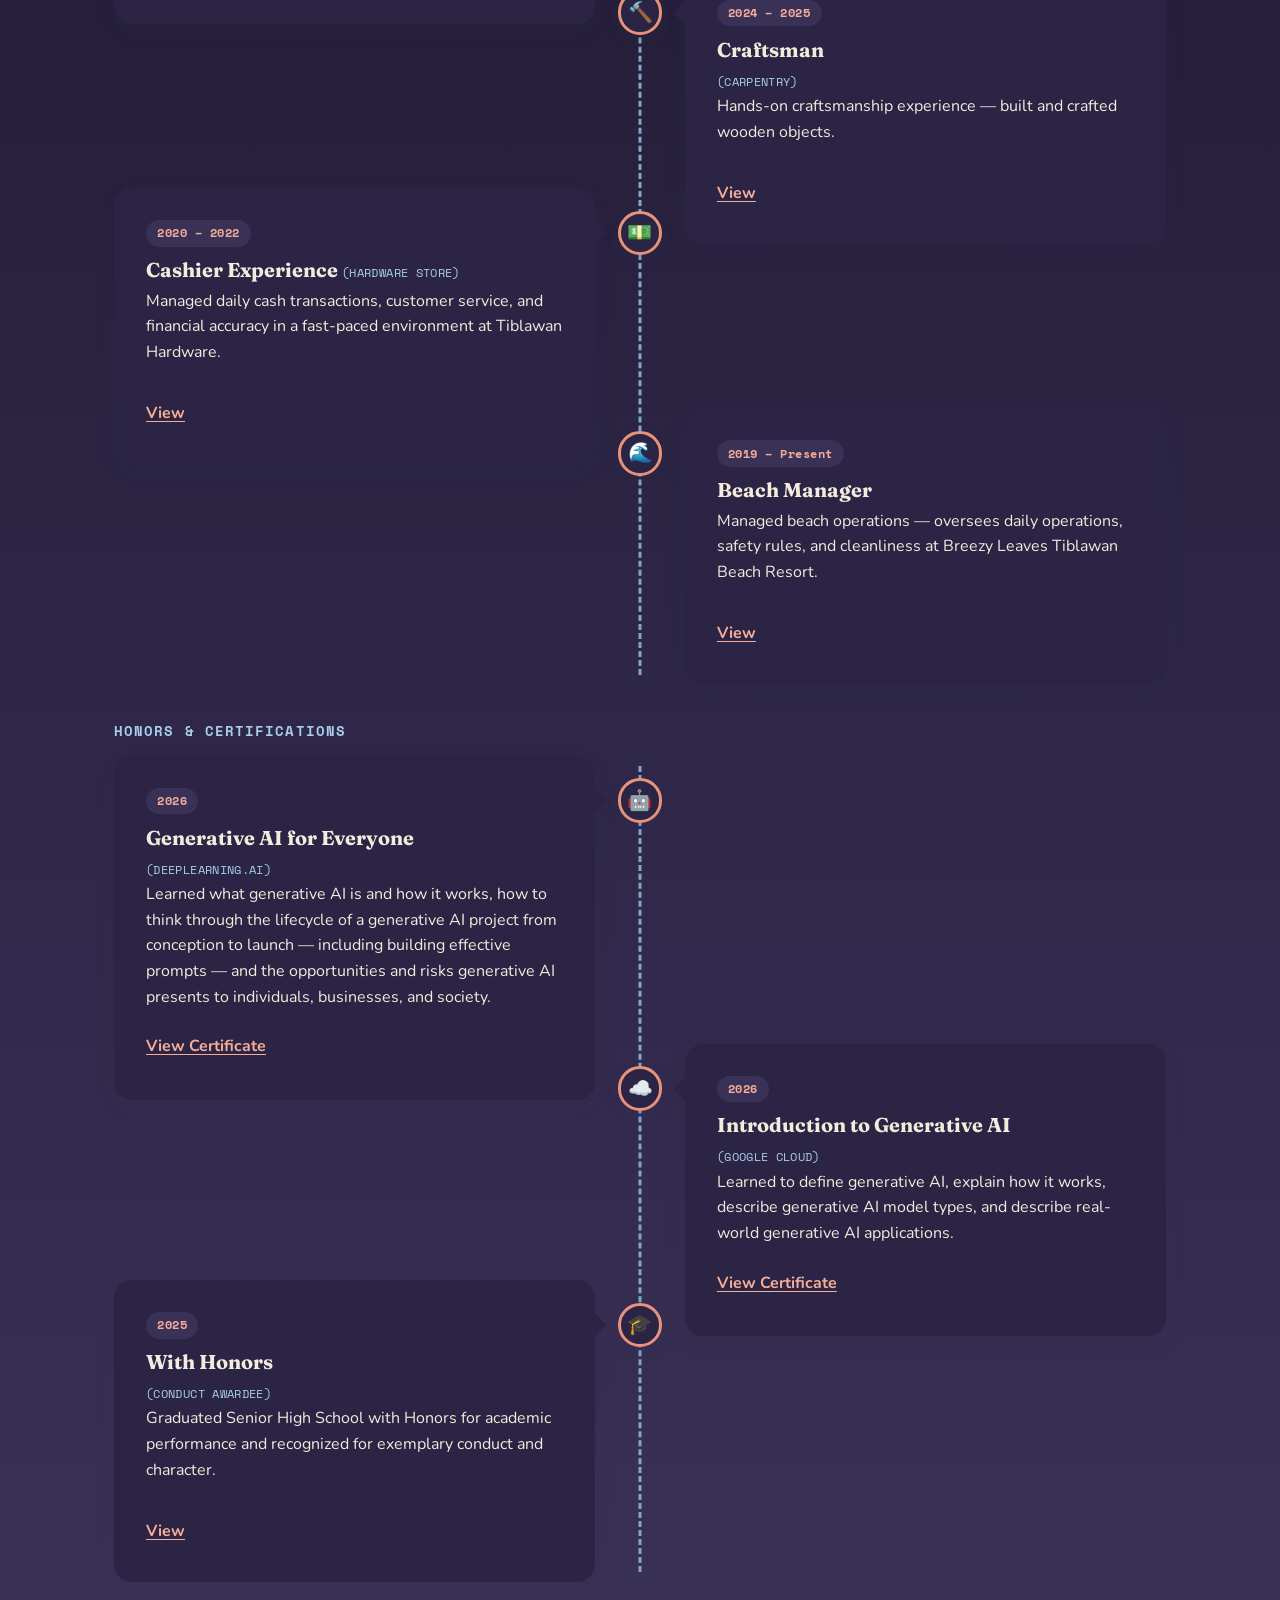
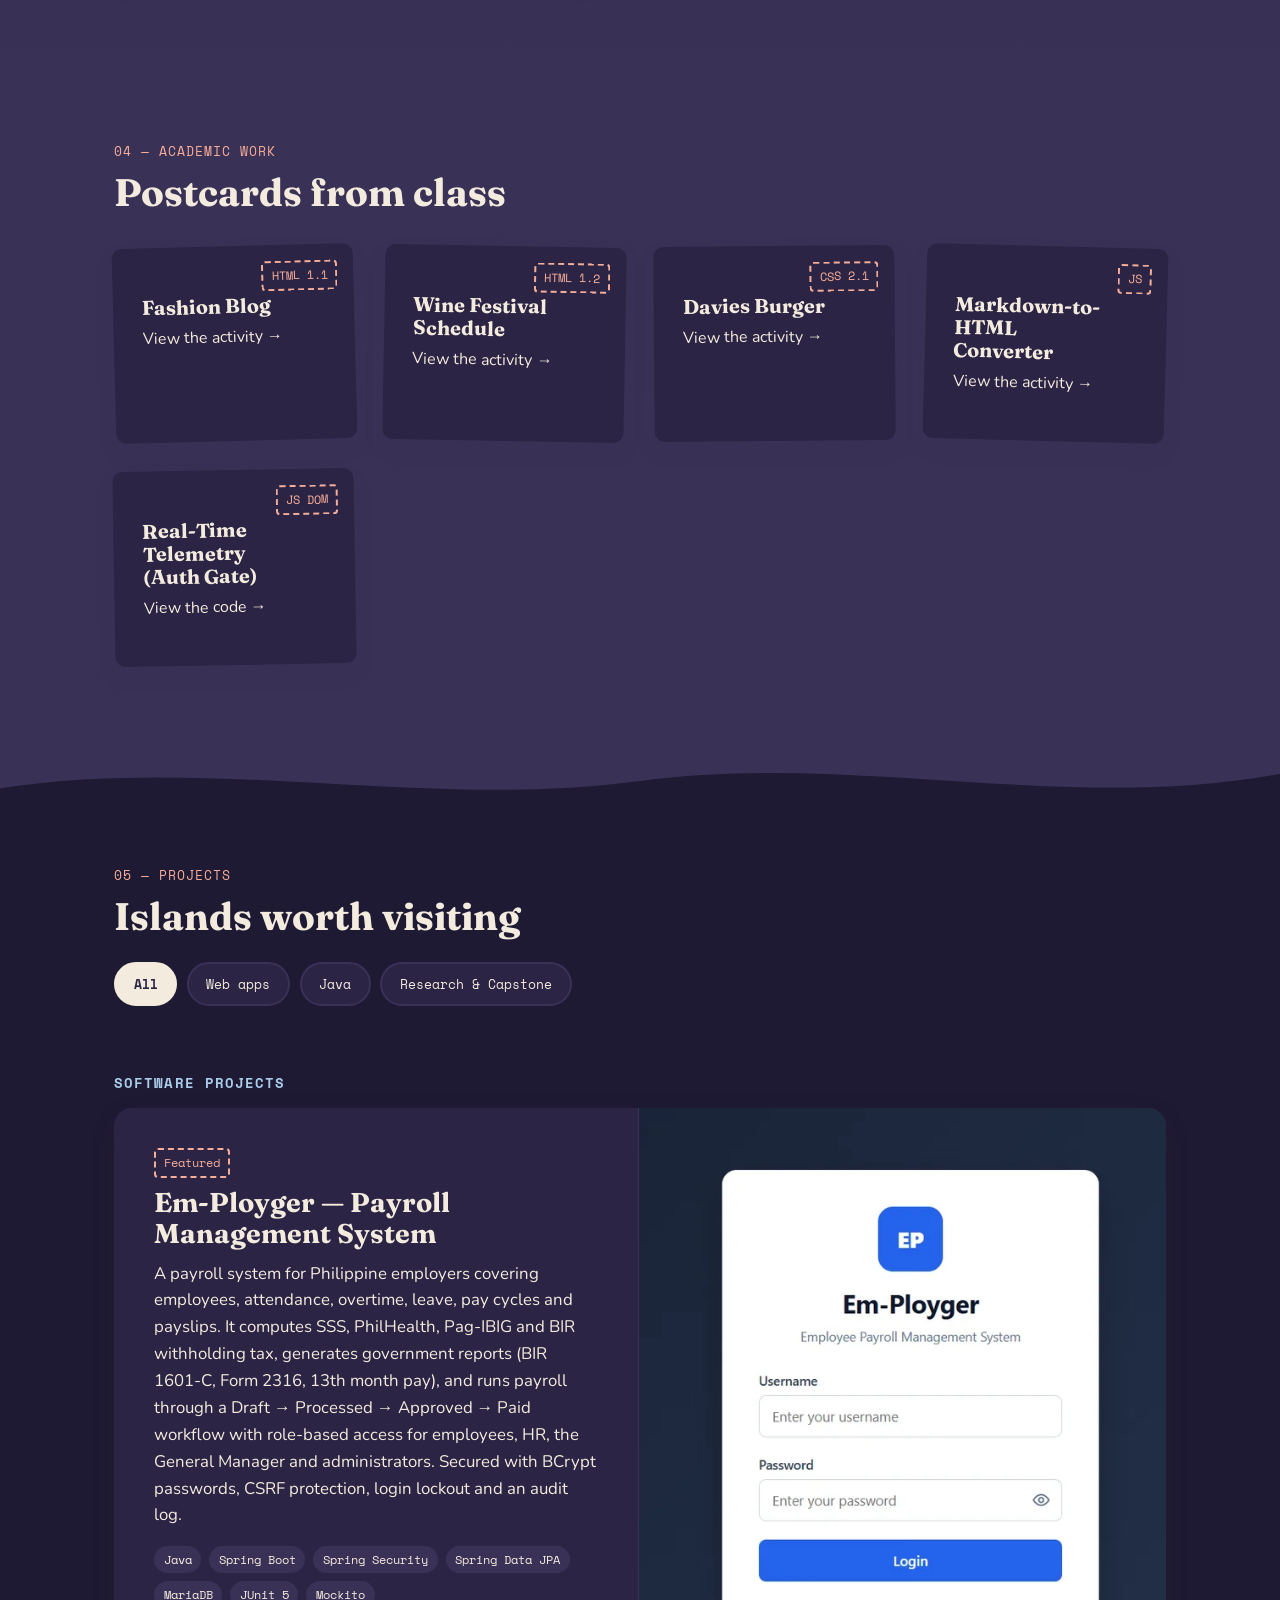
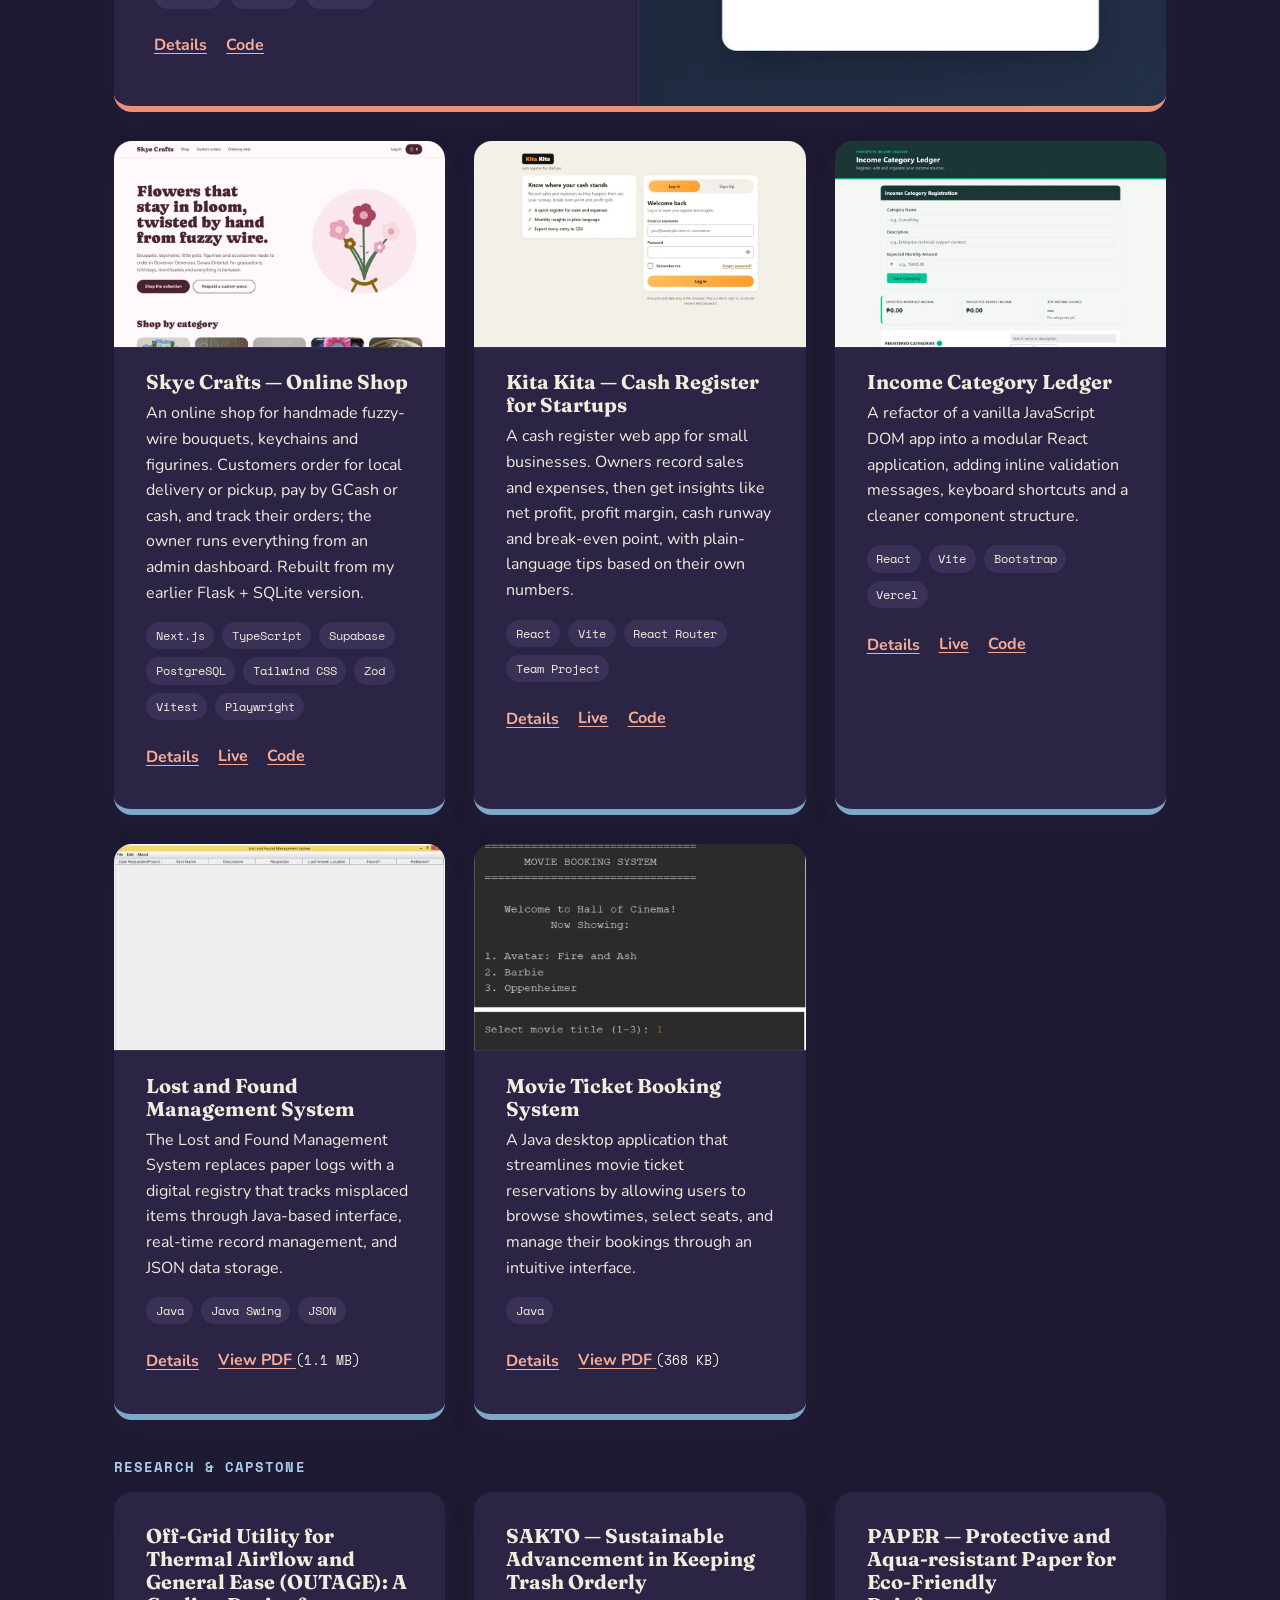
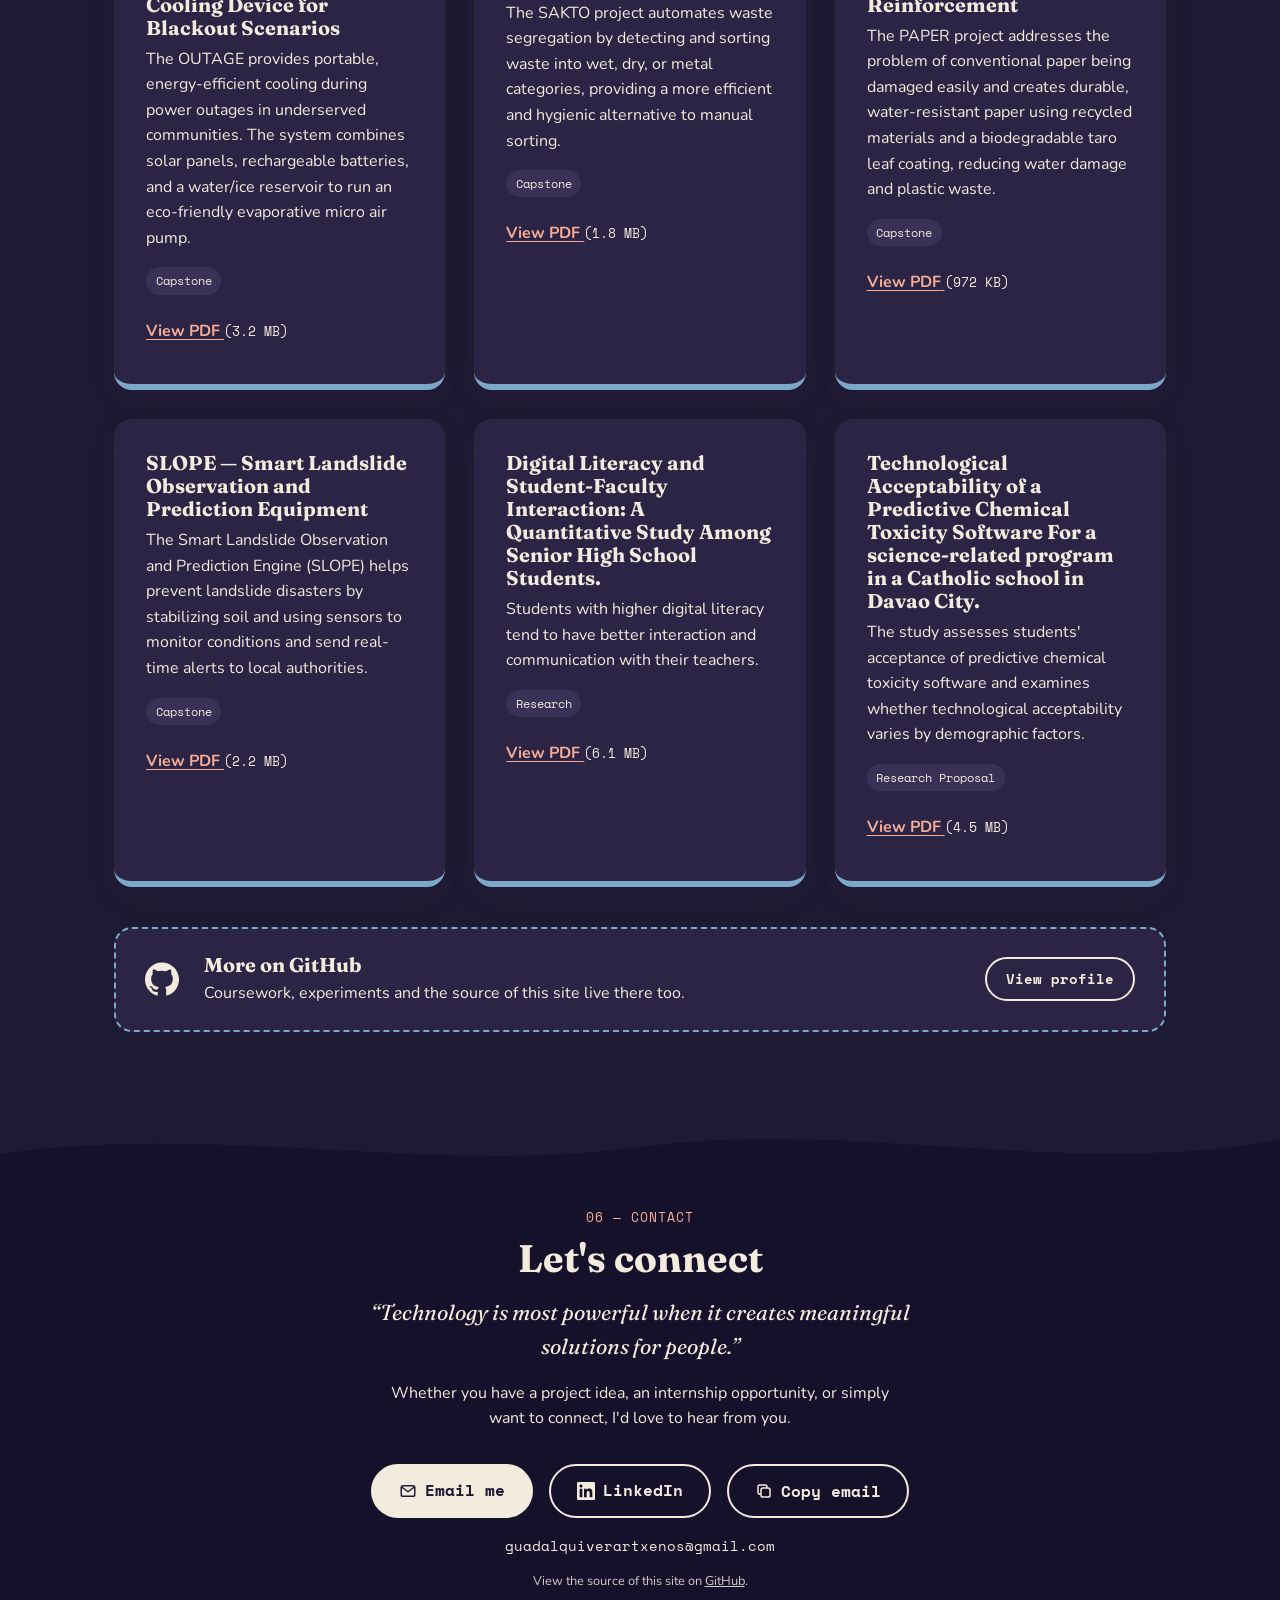
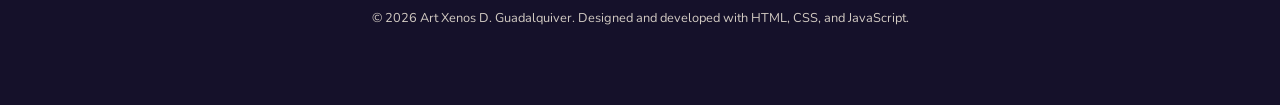
==== commit a14feb54: "Add dates to the achievements timeline - Each card shows its years, and both groups are ordered newe" ====
--- a/index.html
+++ b/index.html
@@ -233,25 +233,29 @@
         <div class="chest-grid chest-timeline">
           <article class="chest-card">
             <span class="chest-icon" aria-hidden="true">⛪</span>
+            <p class="chest-date">2025 – Present</p>
             <h3>Vice President, UFY</h3>
             <p>United Foursquare Youth, Tiblawan Foursquare Gospel Church — led youth programs and served on the leadership team.</p>
             <button type="button" class="island-link chest-gallery-trigger" data-gallery="ufy">View<span class="sr-only"> photos: Vice President, UFY</span></button>
           </article>
           <article class="chest-card">
-            <span class="chest-icon" aria-hidden="true">💵</span>
-            <h3>Cashier Experience <span class="chest-subtitle">(Hardware Store)</span></h3>
-            <p>Managed daily cash transactions, customer service, and financial accuracy in a fast-paced environment at Tiblawan Hardware.</p>
-            <button type="button" class="island-link chest-gallery-trigger" data-gallery="cashier">View<span class="sr-only"> photos: Cashier Experience</span></button>
-          </article>
-          <article class="chest-card">
             <span class="chest-icon" aria-hidden="true">🔨</span>
+            <p class="chest-date">2024 – 2025</p>
             <h3>Craftsman</h3>
             <span class="chest-subtitle">(Carpentry)</span>
             <p>Hands-on craftsmanship experience — built and crafted wooden objects.</p>
             <button type="button" class="island-link chest-gallery-trigger" data-gallery="craftsman">View<span class="sr-only"> photos: Craftsman</span></button>
           </article>
           <article class="chest-card">
+            <span class="chest-icon" aria-hidden="true">💵</span>
+            <p class="chest-date">2020 – 2022</p>
+            <h3>Cashier Experience <span class="chest-subtitle">(Hardware Store)</span></h3>
+            <p>Managed daily cash transactions, customer service, and financial accuracy in a fast-paced environment at Tiblawan Hardware.</p>
+            <button type="button" class="island-link chest-gallery-trigger" data-gallery="cashier">View<span class="sr-only"> photos: Cashier Experience</span></button>
+          </article>
+          <article class="chest-card">
             <span class="chest-icon" aria-hidden="true">🌊</span>
+            <p class="chest-date">2019 – Present</p>
             <h3>Beach Manager</h3>
             <p>Managed beach operations — oversees daily operations, safety rules, and cleanliness at Breezy Leaves
               Tiblawan Beach Resort.</p>
@@ -262,25 +266,28 @@
         <h3 class="island-subhead">Honors &amp; Certifications</h3>
         <div class="chest-grid chest-timeline">
           <article class="chest-card">
+            <span class="chest-icon" aria-hidden="true">🤖</span>
+            <p class="chest-date">2026</p>
+            <h3>Generative AI for Everyone</h3>
+            <span class="chest-subtitle">(DeepLearning.AI)</span>
+            <p>Learned what generative AI is and how it works, how to think through the lifecycle of a generative AI project from conception to launch — including building effective prompts — and the opportunities and risks generative AI presents to individuals, businesses, and society.</p>
+            <a href="https://www.coursera.org/account/accomplishments/verify/NTBEFP8PDLRX" target="_blank" rel="noopener" class="island-link">View Certificate<span class="sr-only"> for Generative AI for Everyone on Coursera</span></a>
+          </article>
+          <article class="chest-card">
+            <span class="chest-icon" aria-hidden="true">☁️</span>
+            <p class="chest-date">2026</p>
+            <h3>Introduction to Generative AI</h3>
+            <span class="chest-subtitle">(Google Cloud)</span>
+            <p>Learned to define generative AI, explain how it works, describe generative AI model types, and describe real-world generative AI applications.</p>
+            <a href="https://www.coursera.org/account/accomplishments/verify/W6LW0JFIJX62" target="_blank" rel="noopener" class="island-link">View Certificate<span class="sr-only"> for Introduction to Generative AI on Coursera</span></a>
+          </article>
+          <article class="chest-card">
             <span class="chest-icon" aria-hidden="true">🎓</span>
+            <p class="chest-date">2025</p>
             <h3>With Honors</h3>
             <span class="chest-subtitle">(Conduct Awardee)</span>
             <p>Graduated Senior High School with Honors for academic performance and recognized for exemplary conduct and character.</p>
             <button type="button" class="island-link chest-gallery-trigger" data-gallery="honors">View<span class="sr-only"> photos: With Honors</span></button>
-          </article>
-          <article class="chest-card">
-            <span class="chest-icon" aria-hidden="true">🤖</span>
-            <h3>Generative AI for Everyone</h3>
-            <span class="chest-subtitle">(DeepLearning.AI)</span>
-            <p>Learned what generative AI is and how it works, how to think through the lifecycle of a generative AI project from conception to launch — including building effective prompts — and the opportunities and risks generative AI presents to individuals, businesses, and society.</p>
-            <a href="https://www.coursera.org/account/accomplishments/verify/NTBEFP8PDLRX" target="_blank" rel="noopener" class="island-link">View Certificate<span class="sr-only"> for Generative AI for Everyone on Coursera</span></a>
-          </article>
-          <article class="chest-card">
-            <span class="chest-icon" aria-hidden="true">☁️</span>
-            <h3>Introduction to Generative AI</h3>
-            <span class="chest-subtitle">(Google Cloud)</span>
-            <p>Learned to define generative AI, explain how it works, describe generative AI model types, and describe real-world generative AI applications.</p>
-            <a href="https://www.coursera.org/account/accomplishments/verify/W6LW0JFIJX62" target="_blank" rel="noopener" class="island-link">View Certificate<span class="sr-only"> for Introduction to Generative AI on Coursera</span></a>
           </article>
         </div>
       </div>
--- a/style.css
+++ b/style.css
@@ -276,6 +276,26 @@
 }
 
 .hero .eyebrow { color: var(--plum); }
+
+/* Typed-out tagline (script.js). The untyped part stays in place, invisible, so nothing shifts. */
+.hero-tagline .tagline-rest { opacity: 0; }
+
+.hero-tagline .tagline-typed::after {
+  content: "";
+  display: inline-block;
+  width: 2px;
+  height: 1.1em;
+  margin-left: 2px;
+  vertical-align: text-bottom;
+  background: currentColor;
+  animation: caret-blink 0.9s steps(1) infinite;
+}
+
+.hero-tagline.is-typed .tagline-typed::after { display: none; }
+
+@keyframes caret-blink {
+  50% { opacity: 0; }
+}
 
 .scroll-cue {
   display: inline-flex;
@@ -533,14 +553,26 @@
   border-radius: 999px;
   box-shadow: inset 0 0 0 2px var(--coral);
   cursor: pointer;
-  transition: background 0.2s ease, color 0.2s ease, transform 0.2s ease;
+  transition: background 0.2s ease, color 0.2s ease;
 }
 
 .tag-cloud .tag-button:hover,
 .tag-cloud .tag-button:focus-visible {
   background: var(--coral);
   color: #3D3352;
-  transform: translateY(-2px);
+}
+
+/* Skill chips bob like buoys under the pointer */
+.tag-cloud span:hover,
+.tag-cloud .tag-button:hover,
+.tag-cloud .tag-button:focus-visible {
+  animation: buoy 1.1s ease-in-out infinite;
+}
+
+@keyframes buoy {
+  0%, 100% { transform: translateY(0) rotate(0deg); }
+  25% { transform: translateY(-4px) rotate(-3deg); }
+  75% { transform: translateY(-1px) rotate(3deg); }
 }
 
 .tag-cloud--learning span {
@@ -627,6 +659,19 @@
   font-size: 1.25rem;
   line-height: 1;
   box-shadow: 0 6px 14px rgba(61, 51, 82, 0.12);
+}
+
+.chest-date {
+  display: inline-block;
+  margin: 0 0 0.7rem;
+  padding: 0.2rem 0.7rem;
+  border-radius: 999px;
+  background: var(--sand);
+  color: var(--coral-text);
+  font-family: var(--font-mono);
+  font-size: 0.78rem;
+  font-weight: 700;
+  letter-spacing: 0.04em;
 }
 
 /* A small pointer from each card towards the line */
@@ -1438,6 +1483,48 @@
 }
 
 /* ===================================================
+   SECTION DIVIDERS
+   Where the background colour changes, the section above laps over the next one in a wave
+   (the same shape as the footer wave), painted in the colour of the section above.
+=================================================== */
+.section--skills,
+.section--chest,
+.section--islands {
+  position: relative;
+  --wave-color: var(--sand);
+}
+
+.section--skills { --wave-color: var(--sand-light); }
+
+.section--skills::before,
+.section--chest::before,
+.section--islands::before {
+  content: "";
+  position: absolute;
+  top: -1px;
+  left: 0;
+  width: 100%;
+  height: 4.5rem;
+  background: var(--wave-color);
+  -webkit-mask: url("data:image/svg+xml,%3Csvg xmlns='http://www.w3.org/2000/svg' viewBox='0 0 1440 100' preserveAspectRatio='none'%3E%3Cpath d='M0,0 L1440,0 L1440,40 C1200,95 960,10 720,50 C480,90 240,15 0,60 Z'/%3E%3C/svg%3E") center / 100% 100% no-repeat;
+  mask: url("data:image/svg+xml,%3Csvg xmlns='http://www.w3.org/2000/svg' viewBox='0 0 1440 100' preserveAspectRatio='none'%3E%3Cpath d='M0,0 L1440,0 L1440,40 C1200,95 960,10 720,50 C480,90 240,15 0,60 Z'/%3E%3C/svg%3E") center / 100% 100% no-repeat;
+  pointer-events: none;
+}
+
+/* Mirror every other wave so they don't all look the same */
+.section--chest::before { scale: -1 1; }
+
+.section--skills > .section-inner,
+.section--chest > .section-inner,
+.section--islands > .section-inner { padding-top: 7.5rem; }
+
+@supports not ((mask: url("")) or (-webkit-mask: url(""))) {
+  .section--skills::before,
+  .section--chest::before,
+  .section--islands::before { display: none; }
+}
+
+/* ===================================================
    DAWN AND MIDDAY SKIES
    Picked from the visitor's local time. Only the hero changes; the rest of the page keeps the light palette.
 =================================================== */
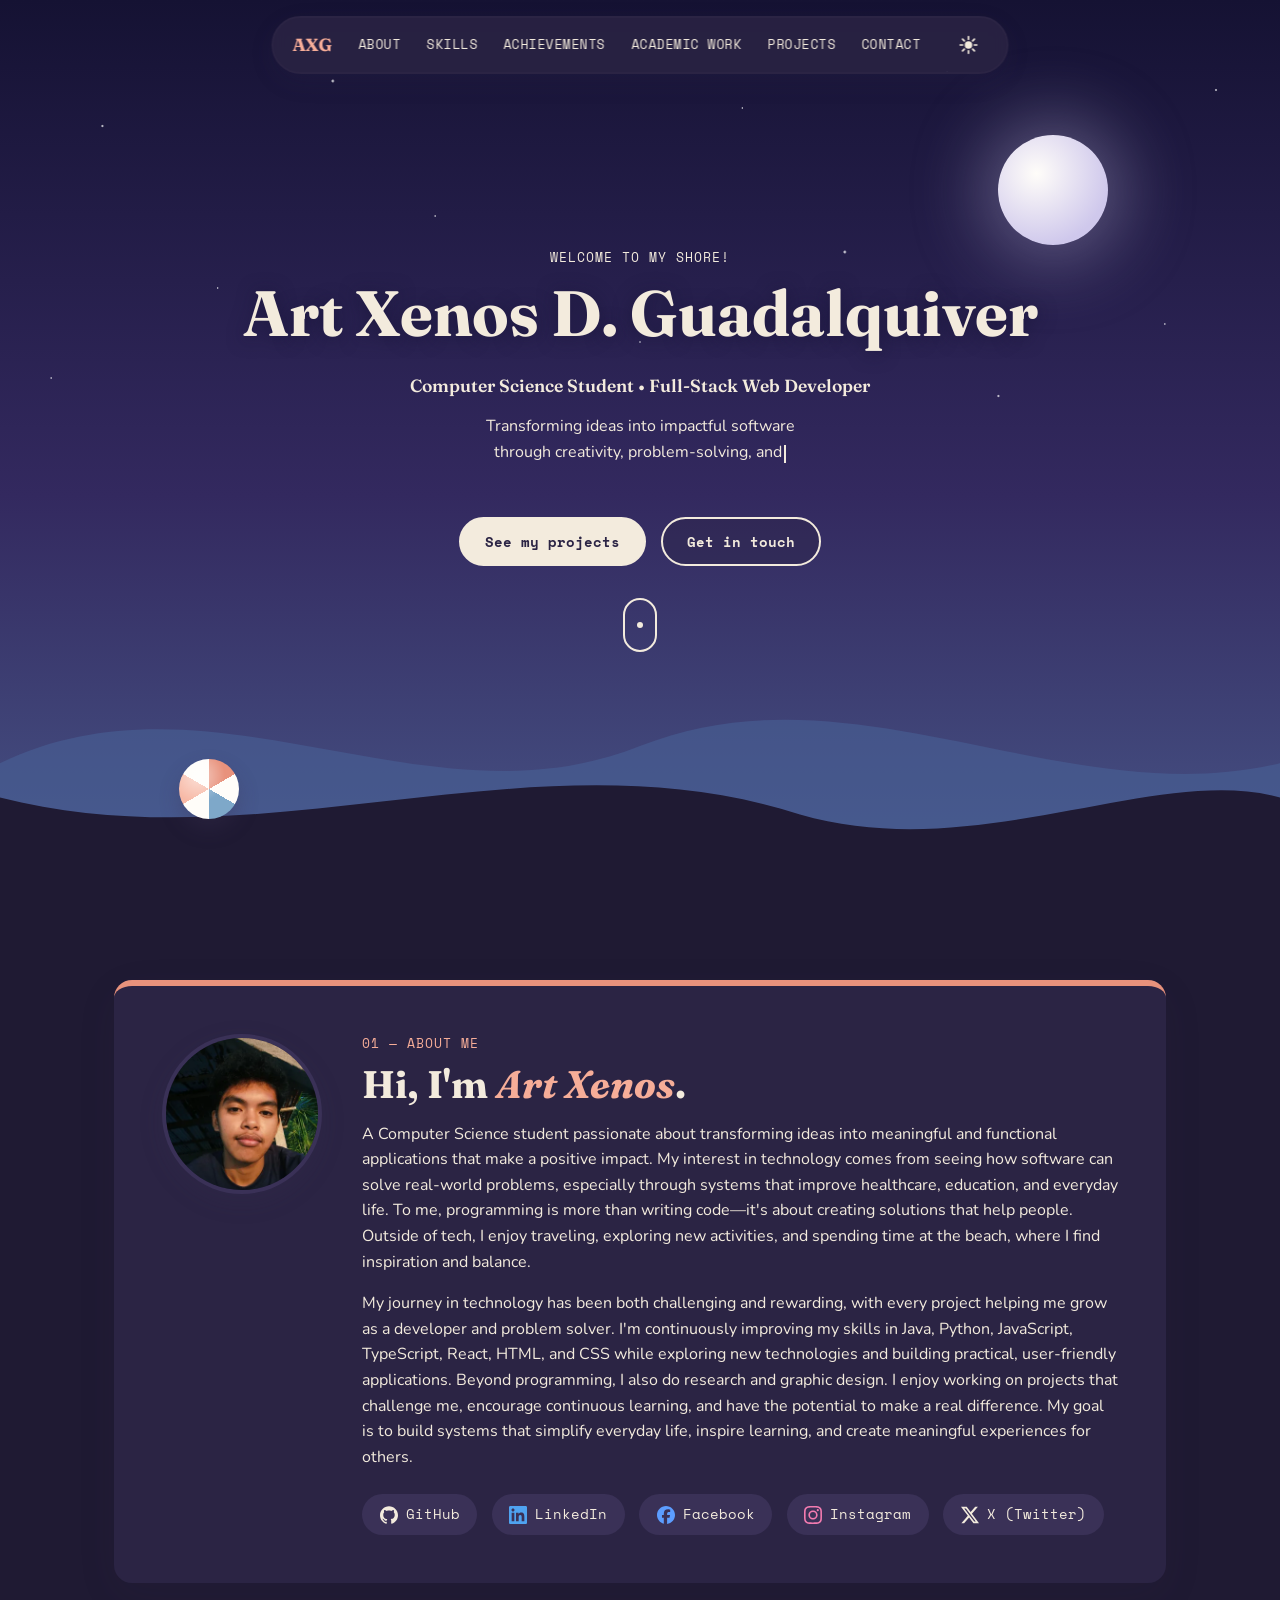
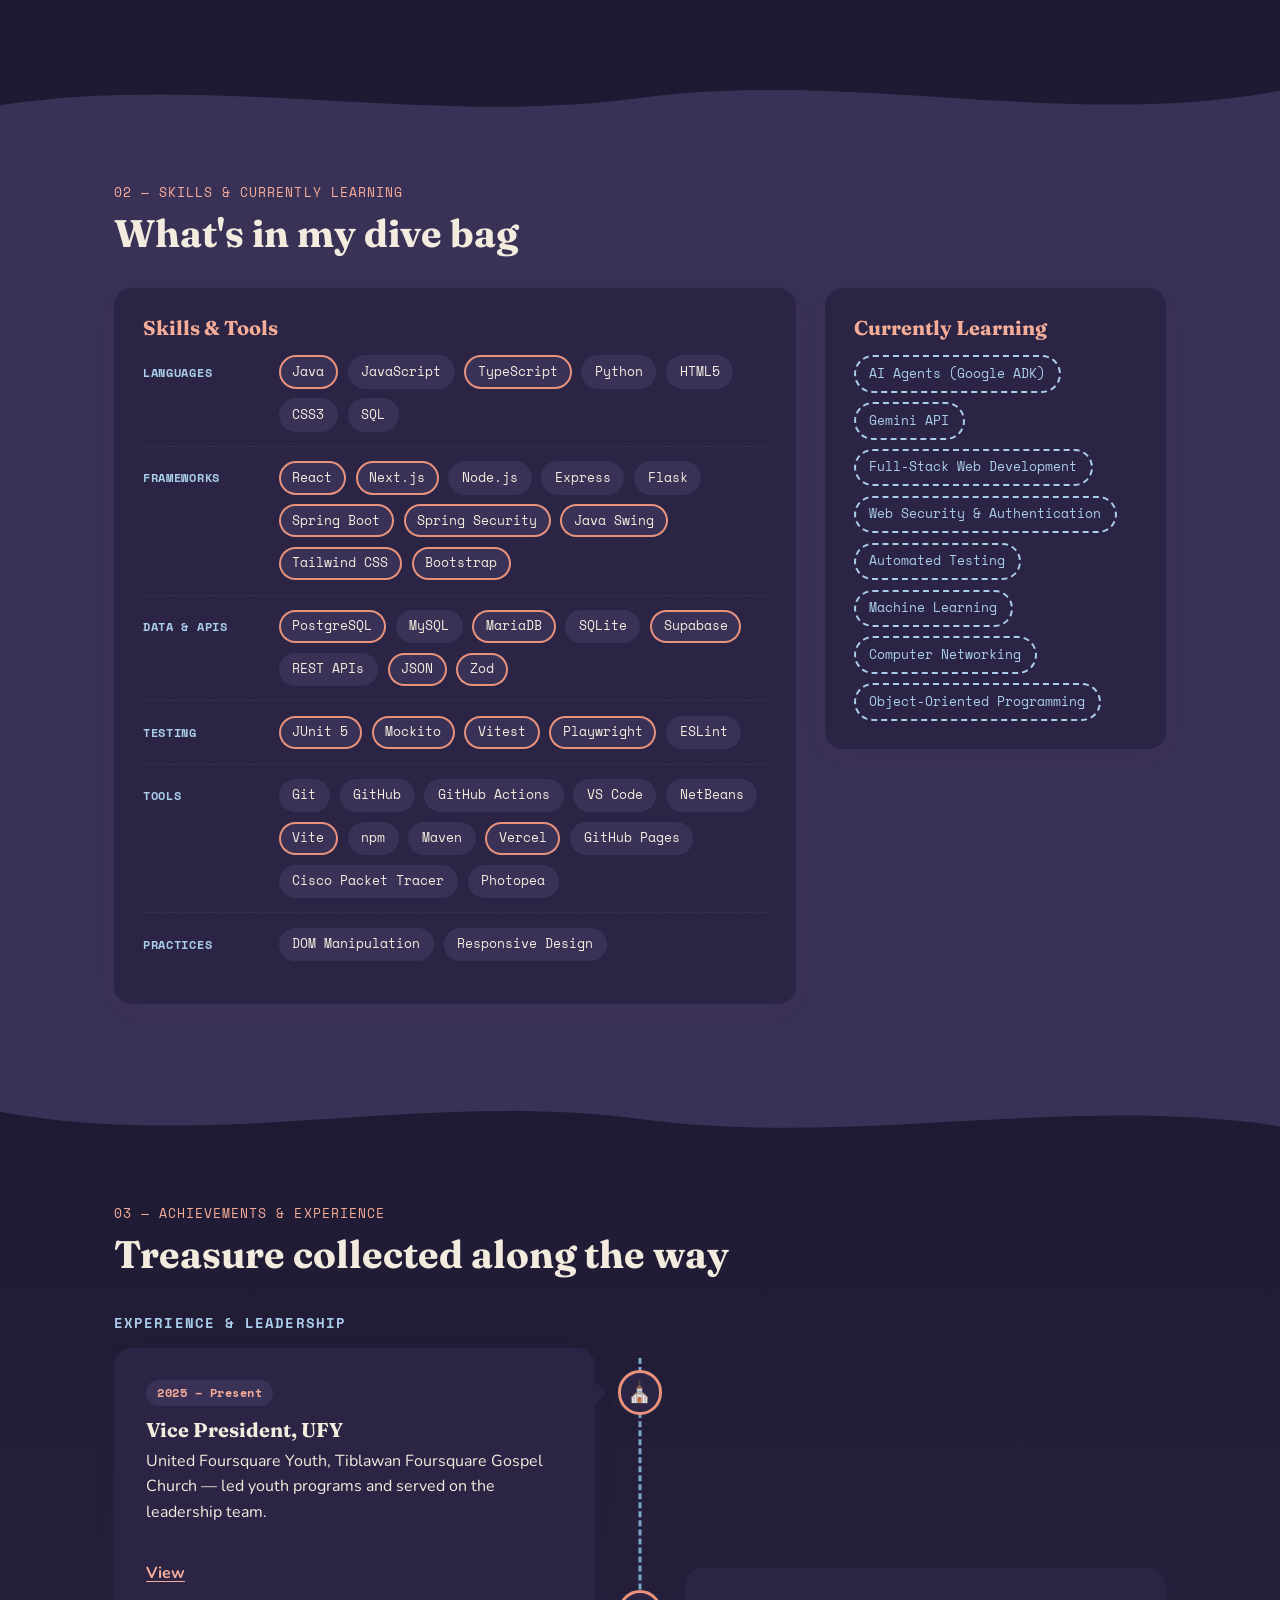
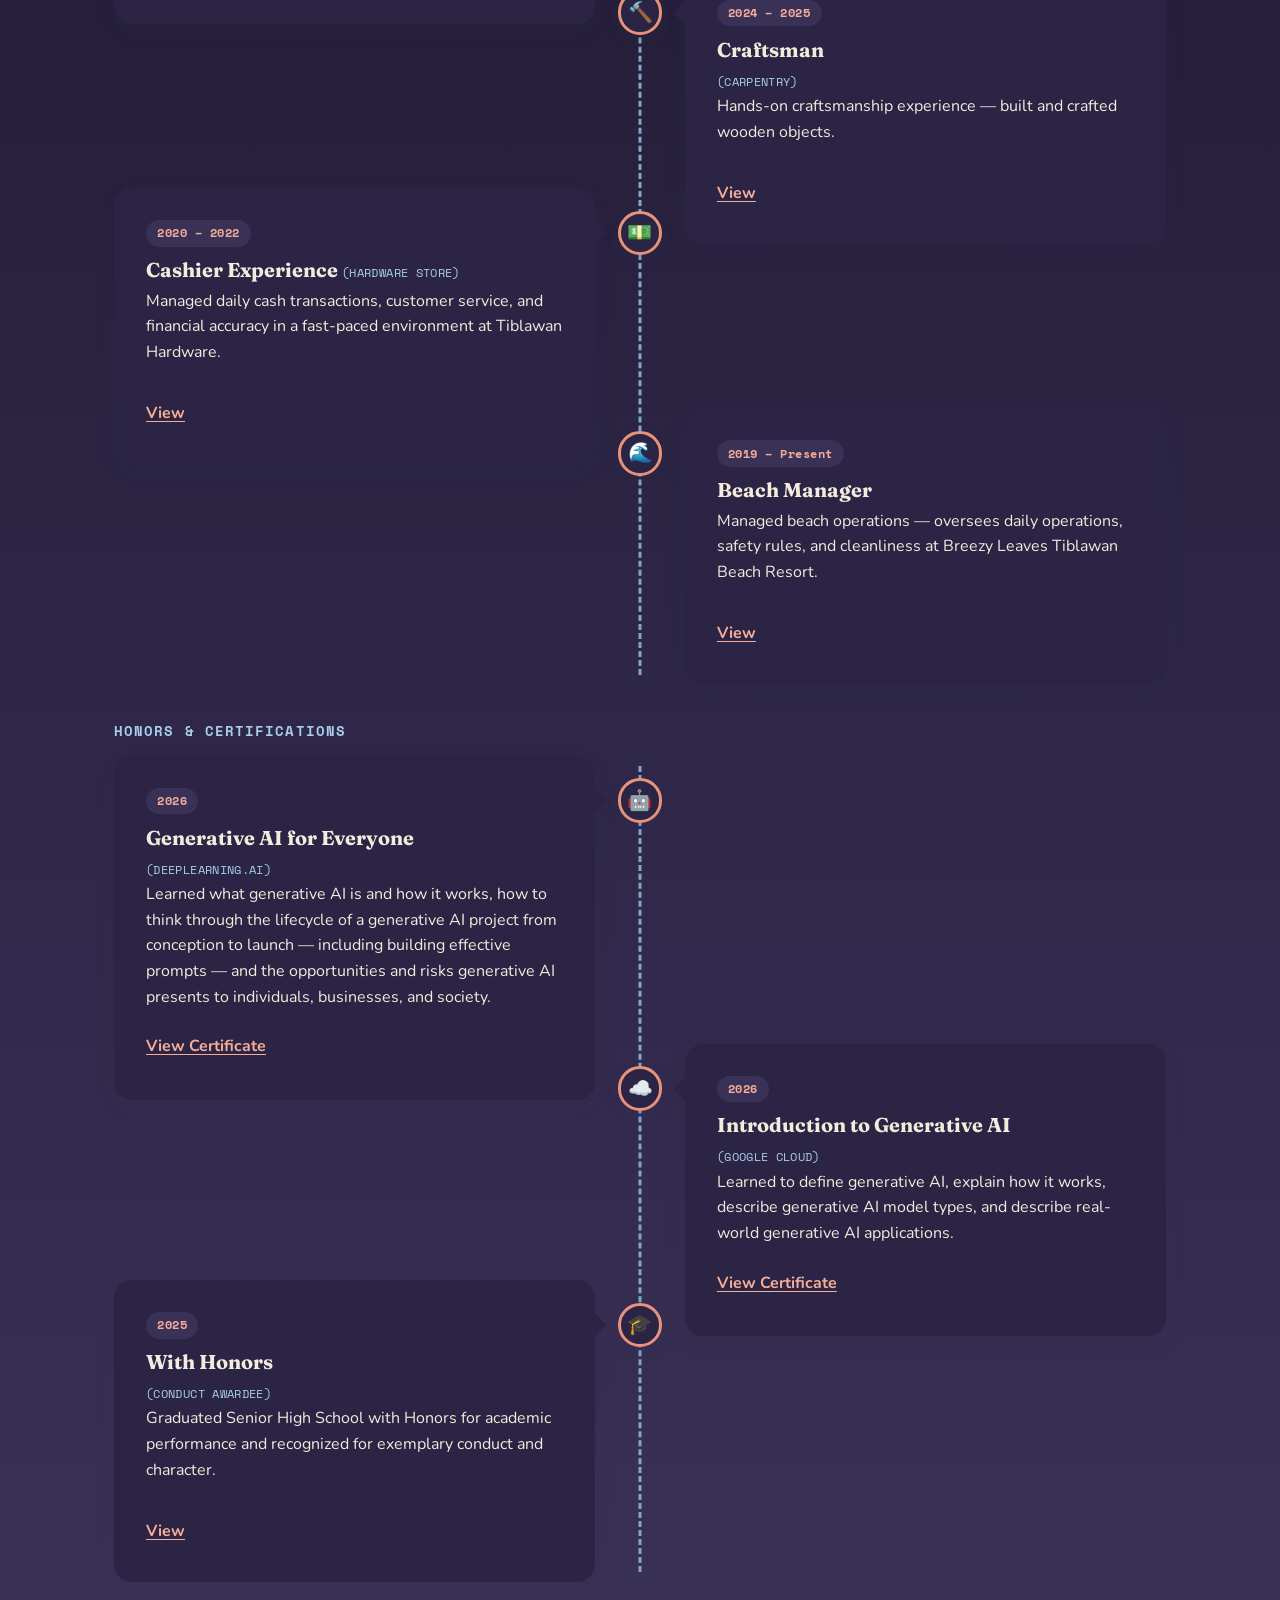
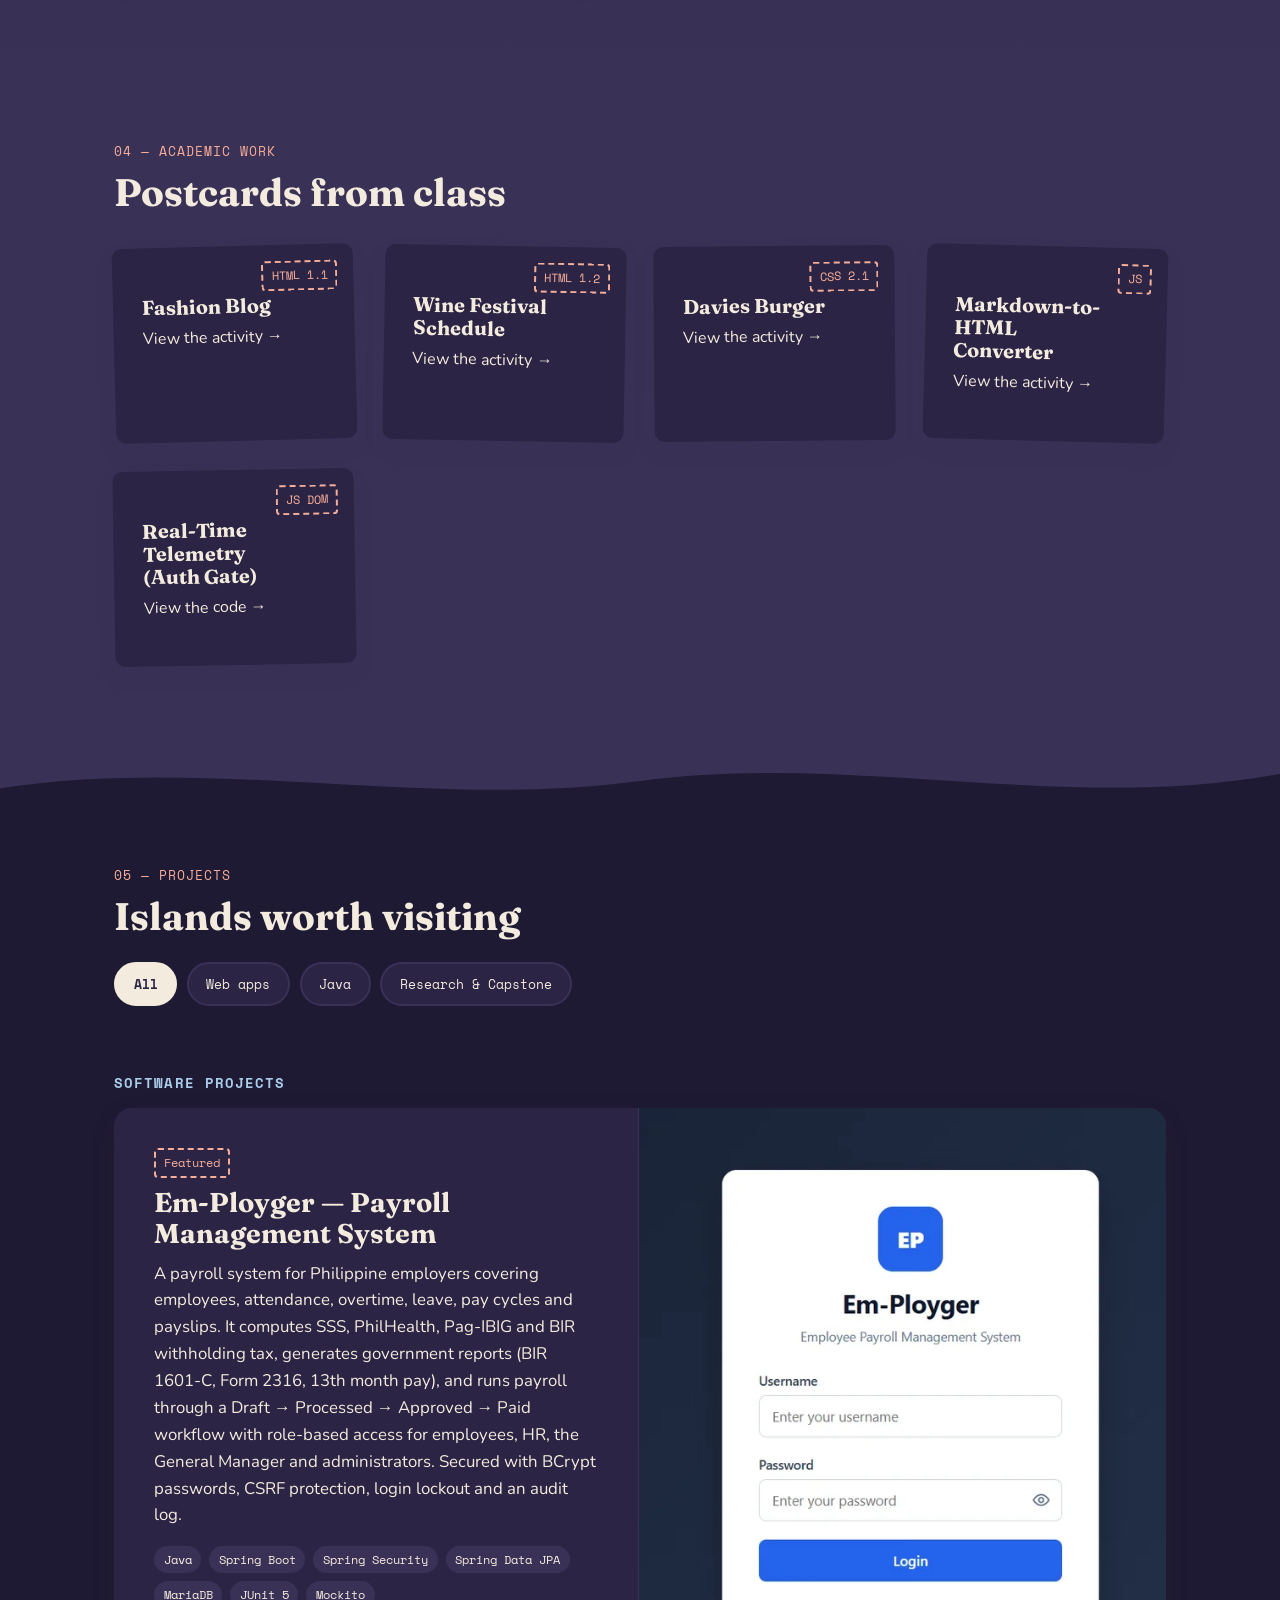
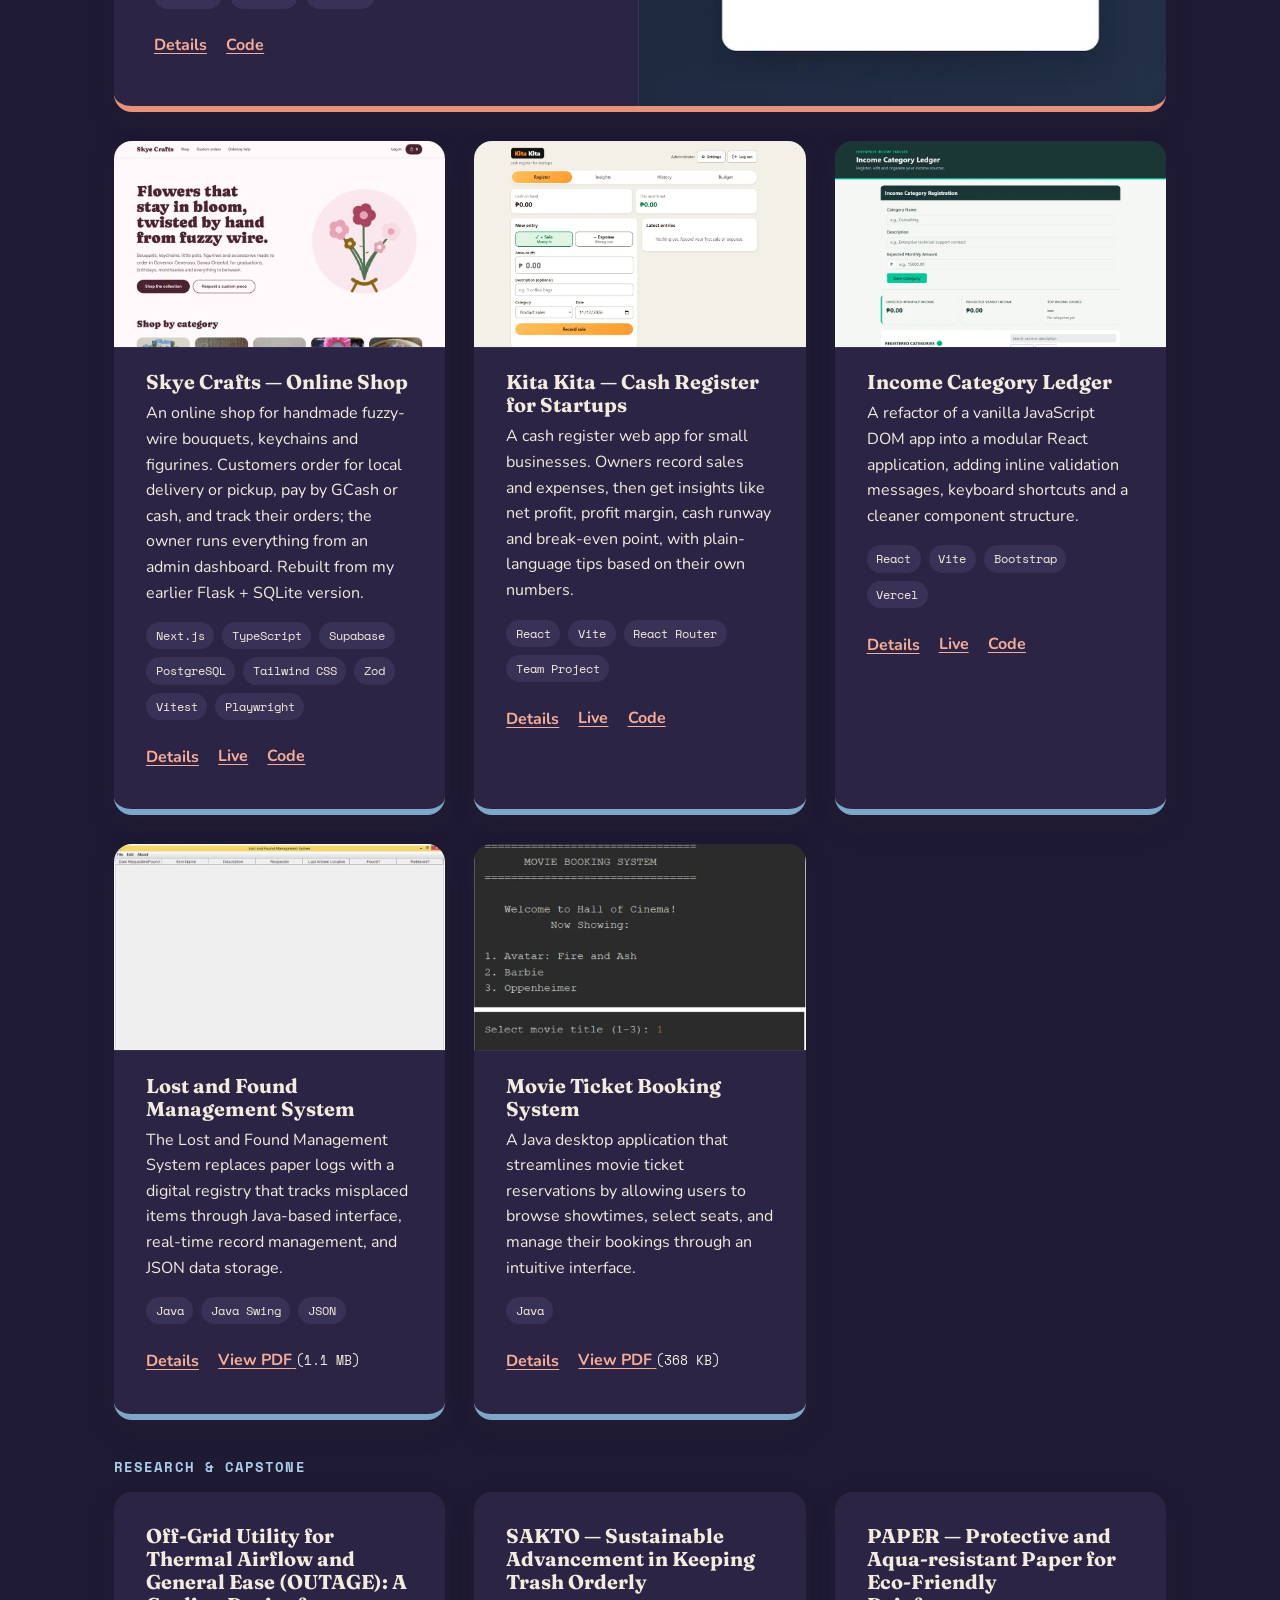
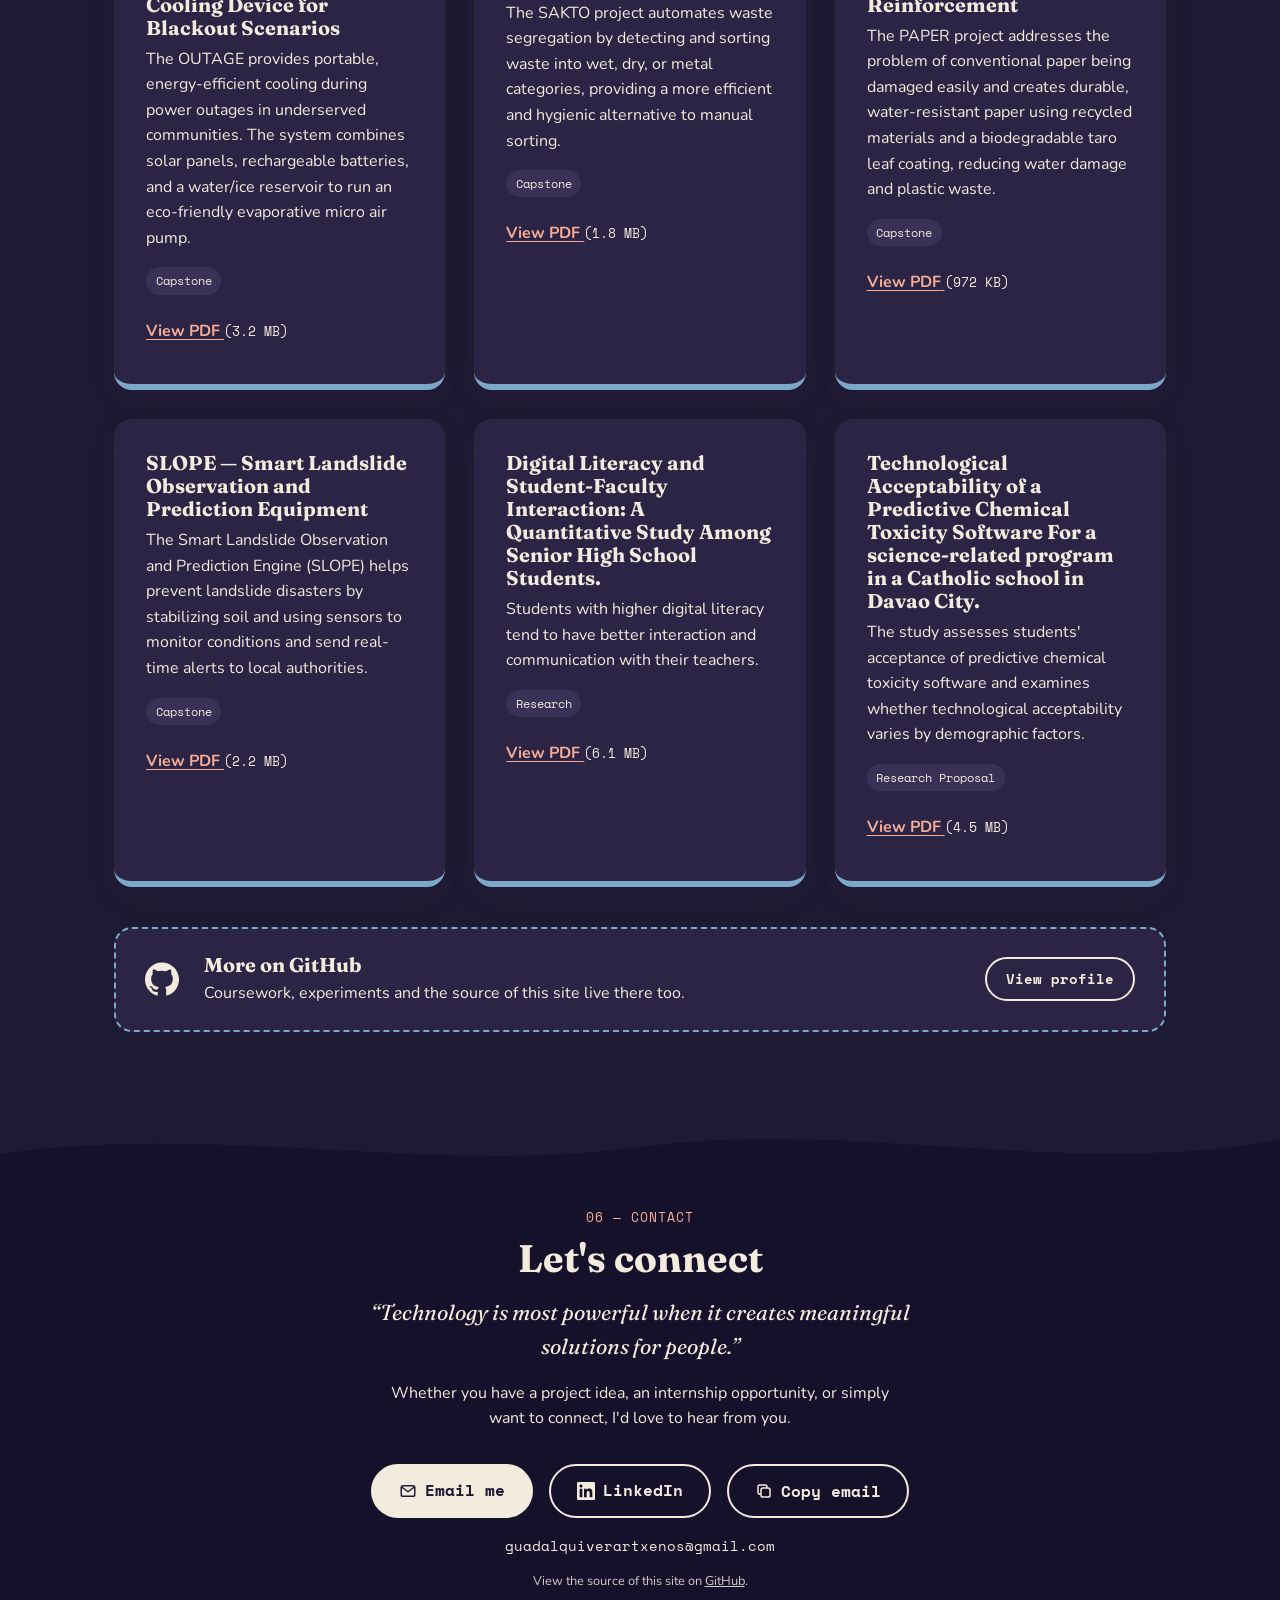
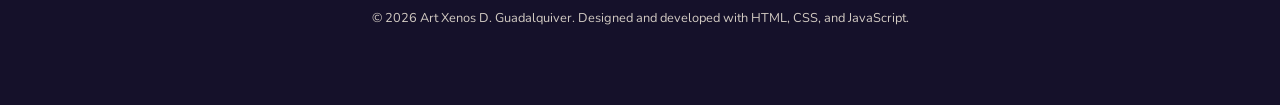
==== commit db14e4e0: "Use the register page as the Kita Kita screenshot" ====
--- a/index.html
+++ b/index.html
@@ -404,8 +404,8 @@
             </div>
           </article>
           <article class="island-card" data-category="web">
-            <img src="Portfolio/projects/kita-kita.webp" alt="Kita Kita log-in screen beside a short list of what the app does" class="island-shot"
-              width="960" height="600" loading="lazy" decoding="async">
+            <img src="Portfolio/projects/kita-kita.webp" alt="Kita Kita register page with cash on hand, this month’s net and a form to record a sale or expense" class="island-shot"
+              width="1100" height="724" loading="lazy" decoding="async">
             <h3>Kita Kita — Cash Register for Startups</h3>
             <p>A cash register web app for small businesses. Owners record sales and expenses, then get insights like
               net profit, profit margin, cash runway and break-even point, with plain-language tips based on their own
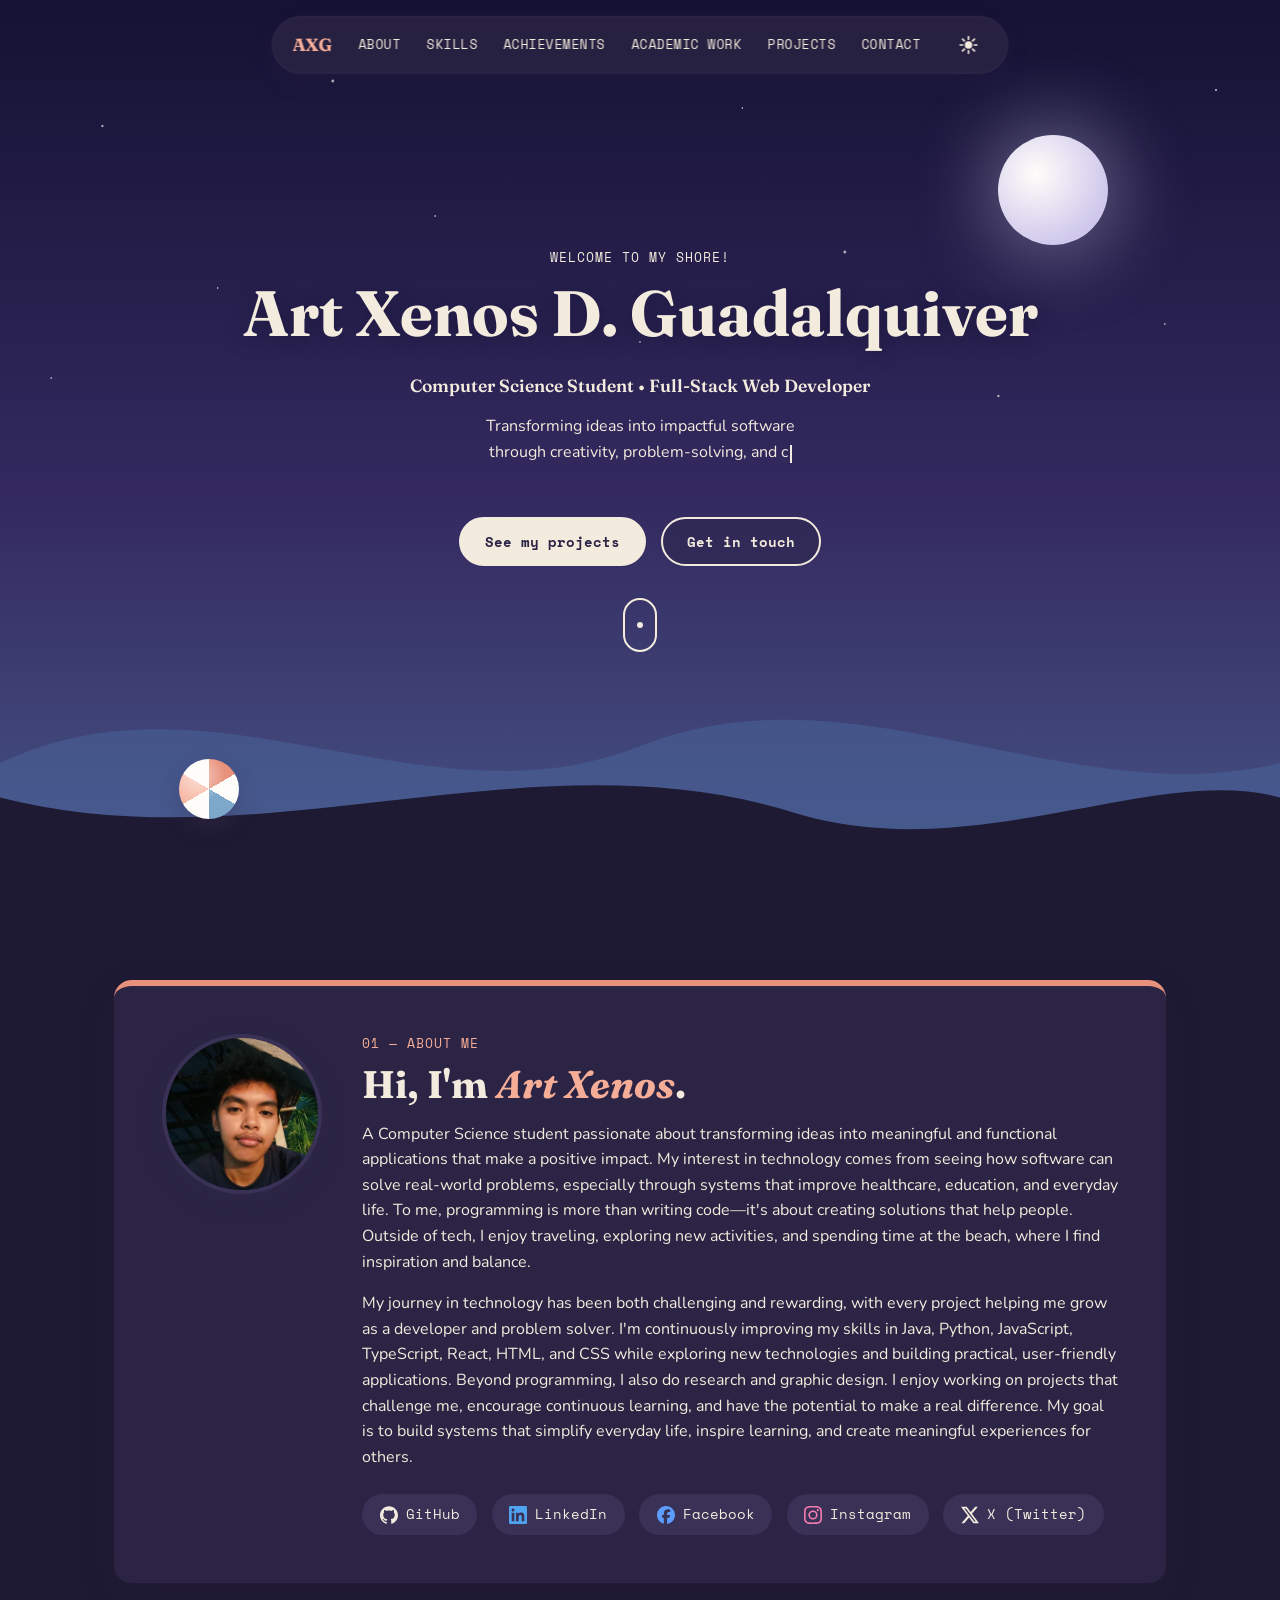
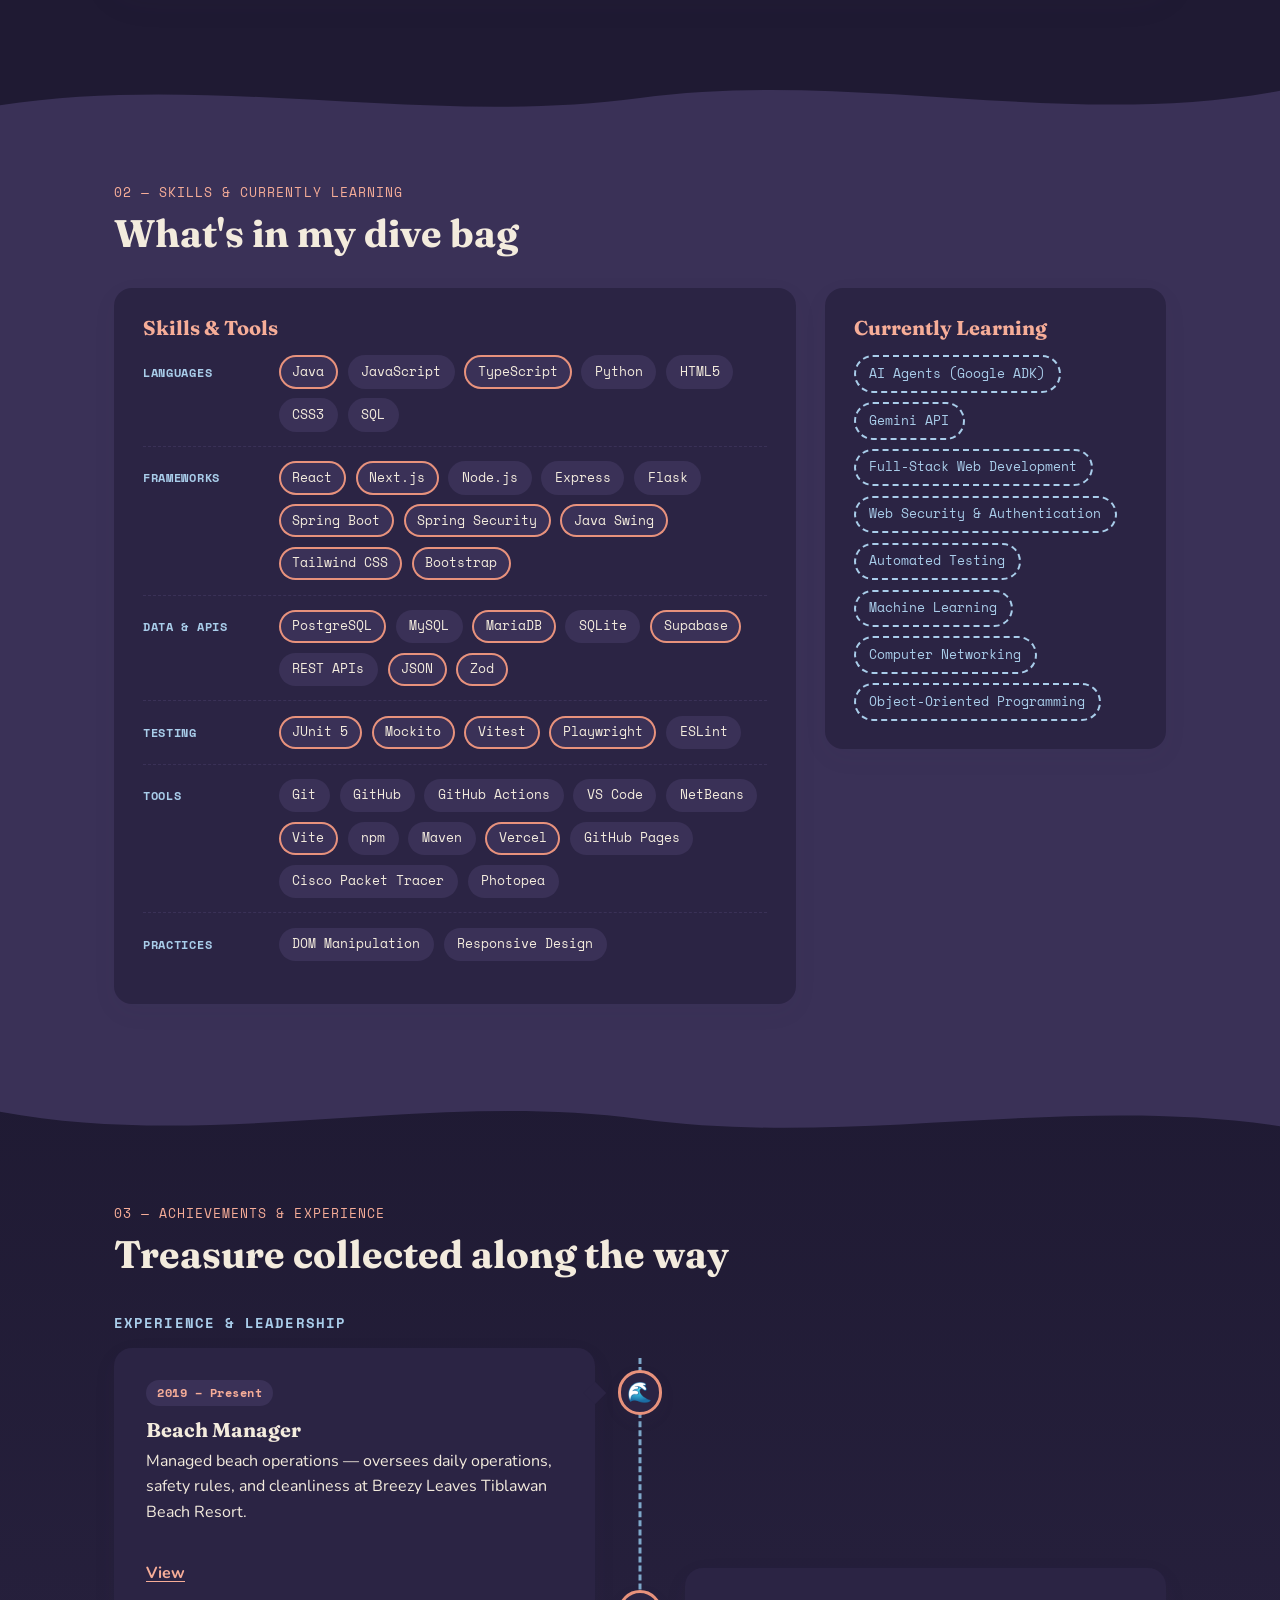
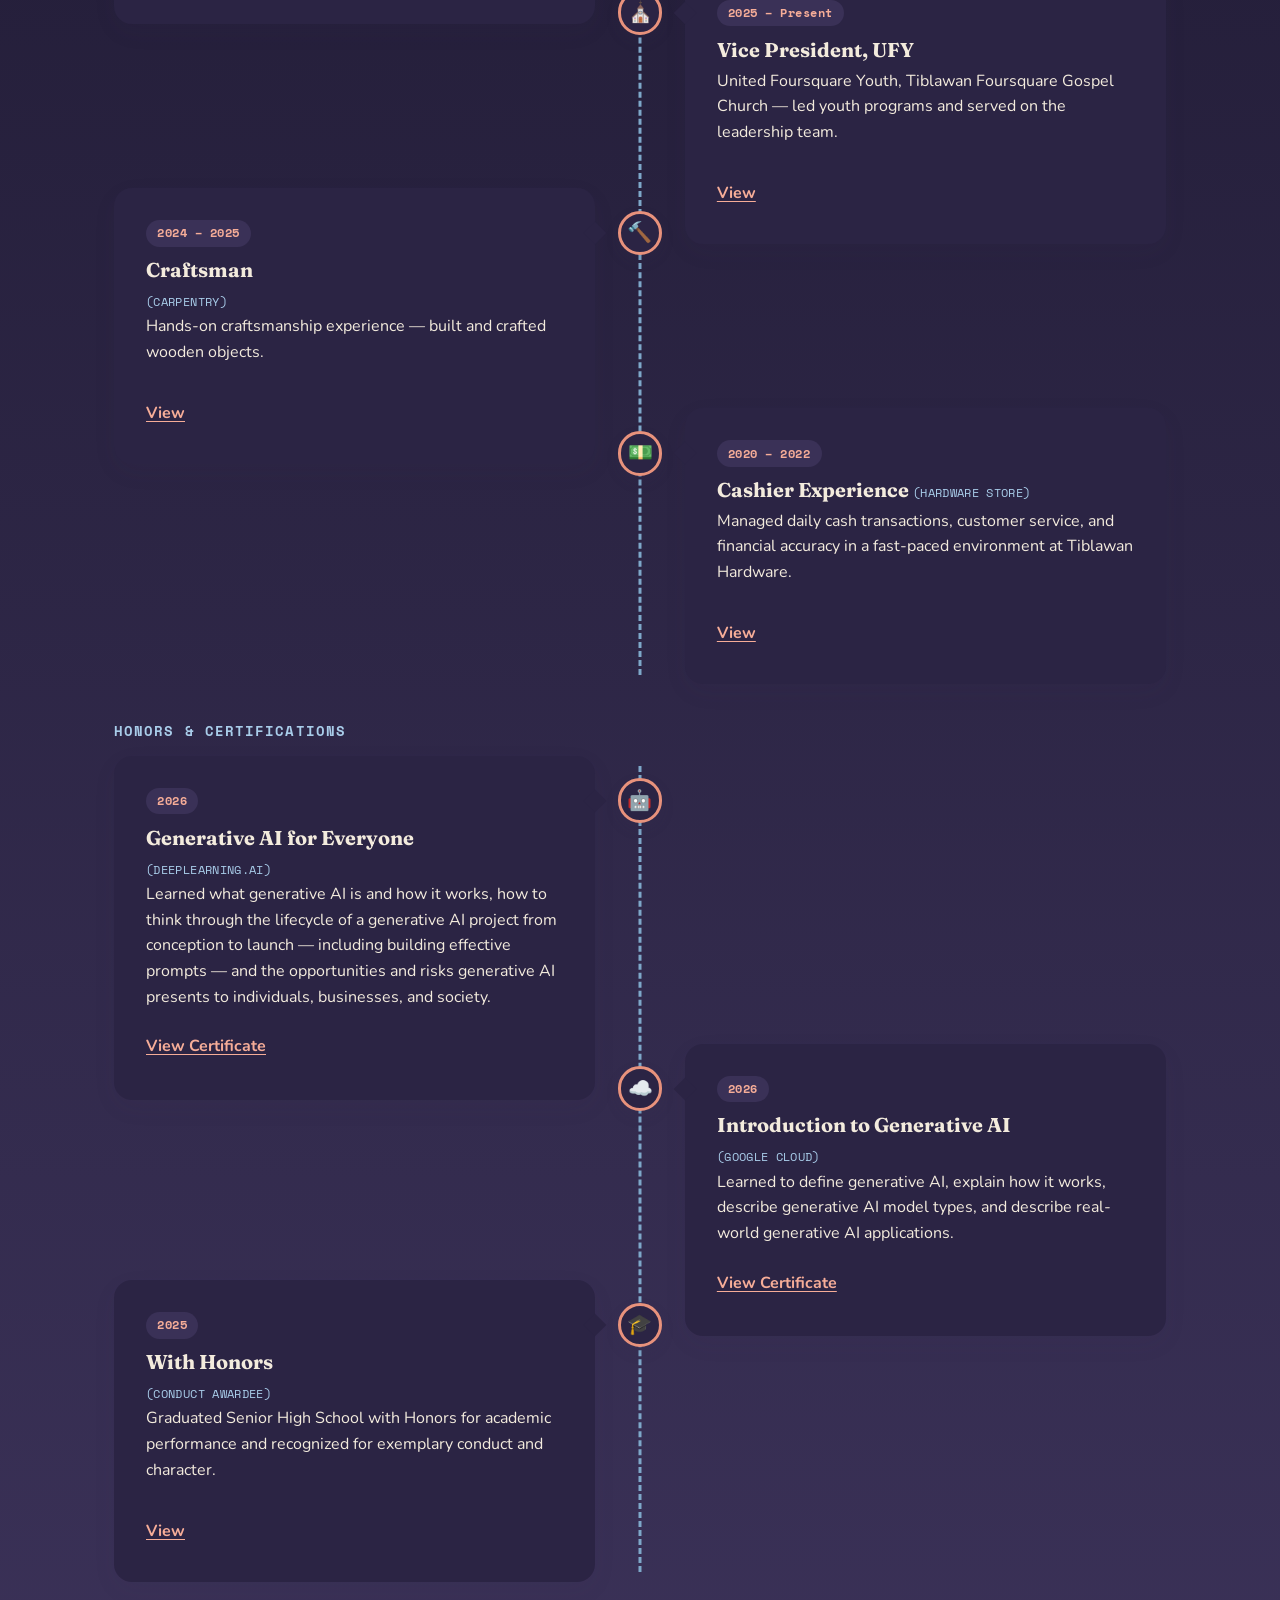
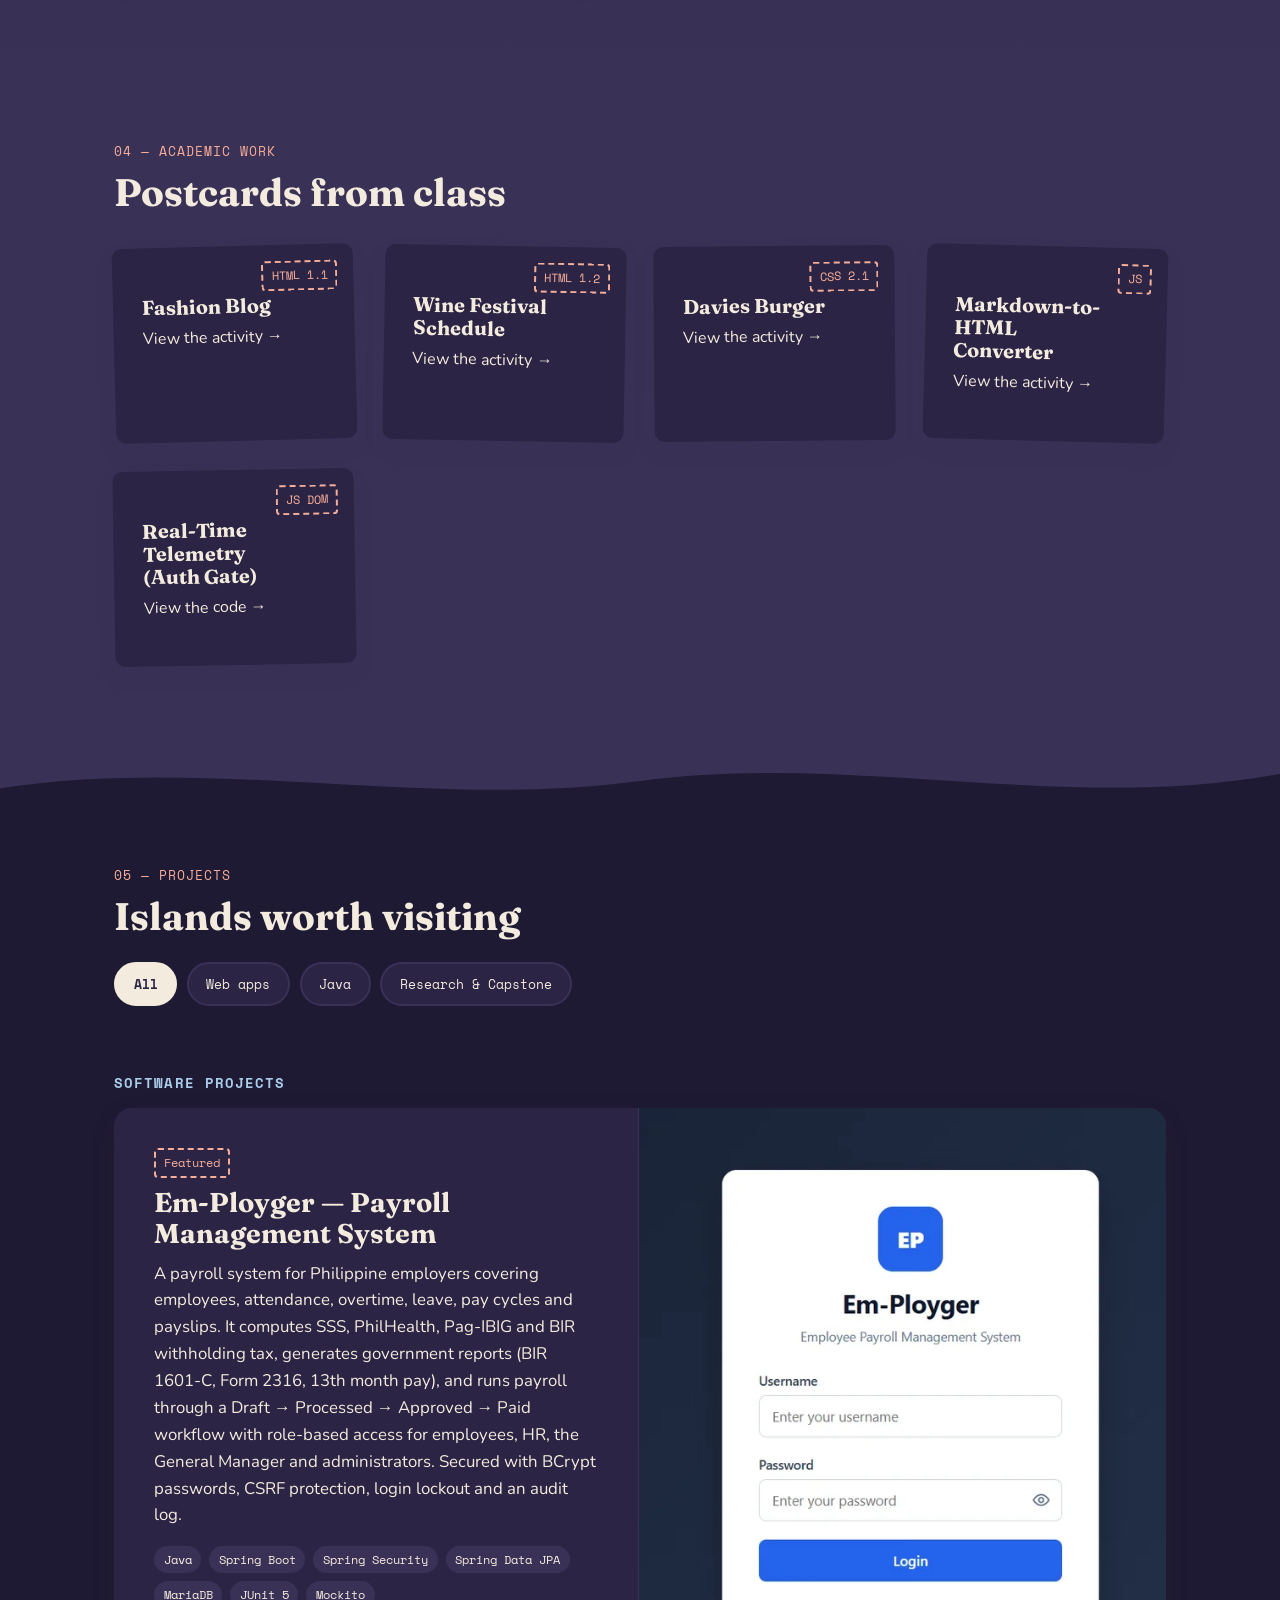
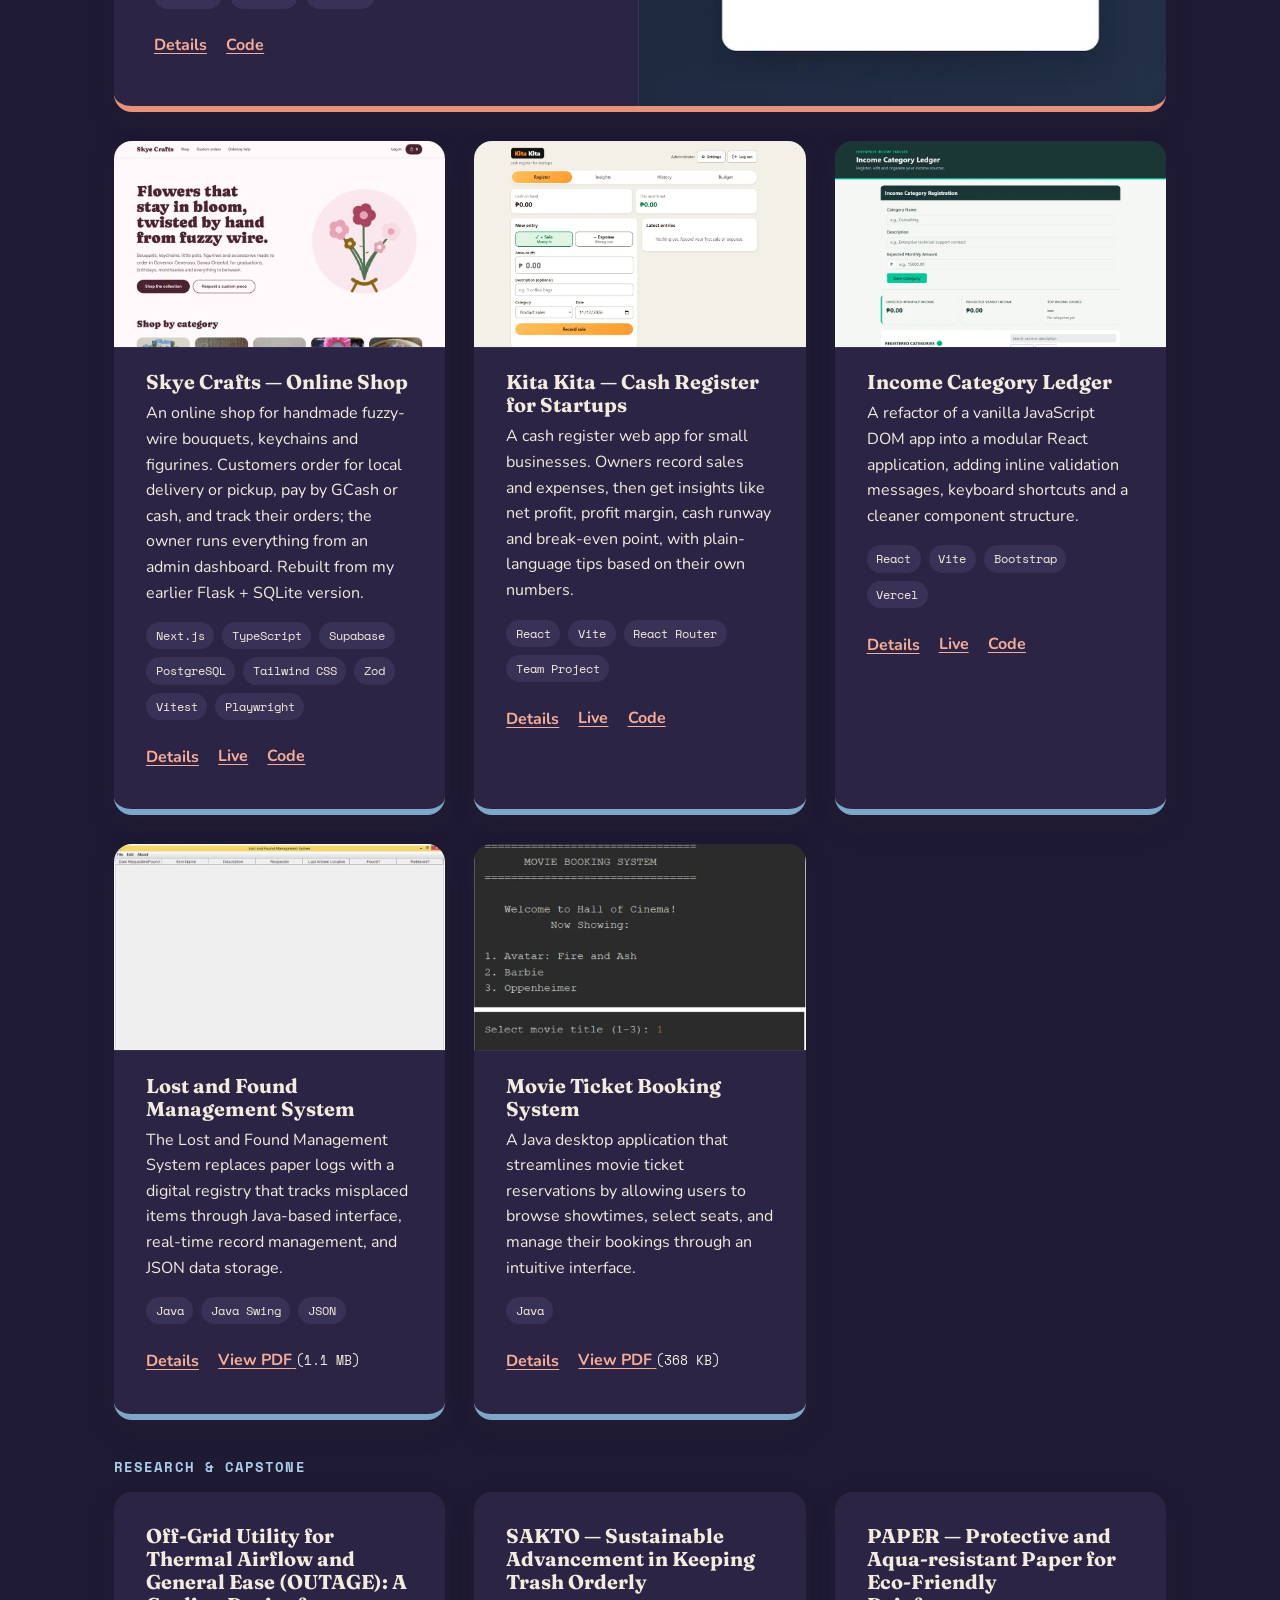
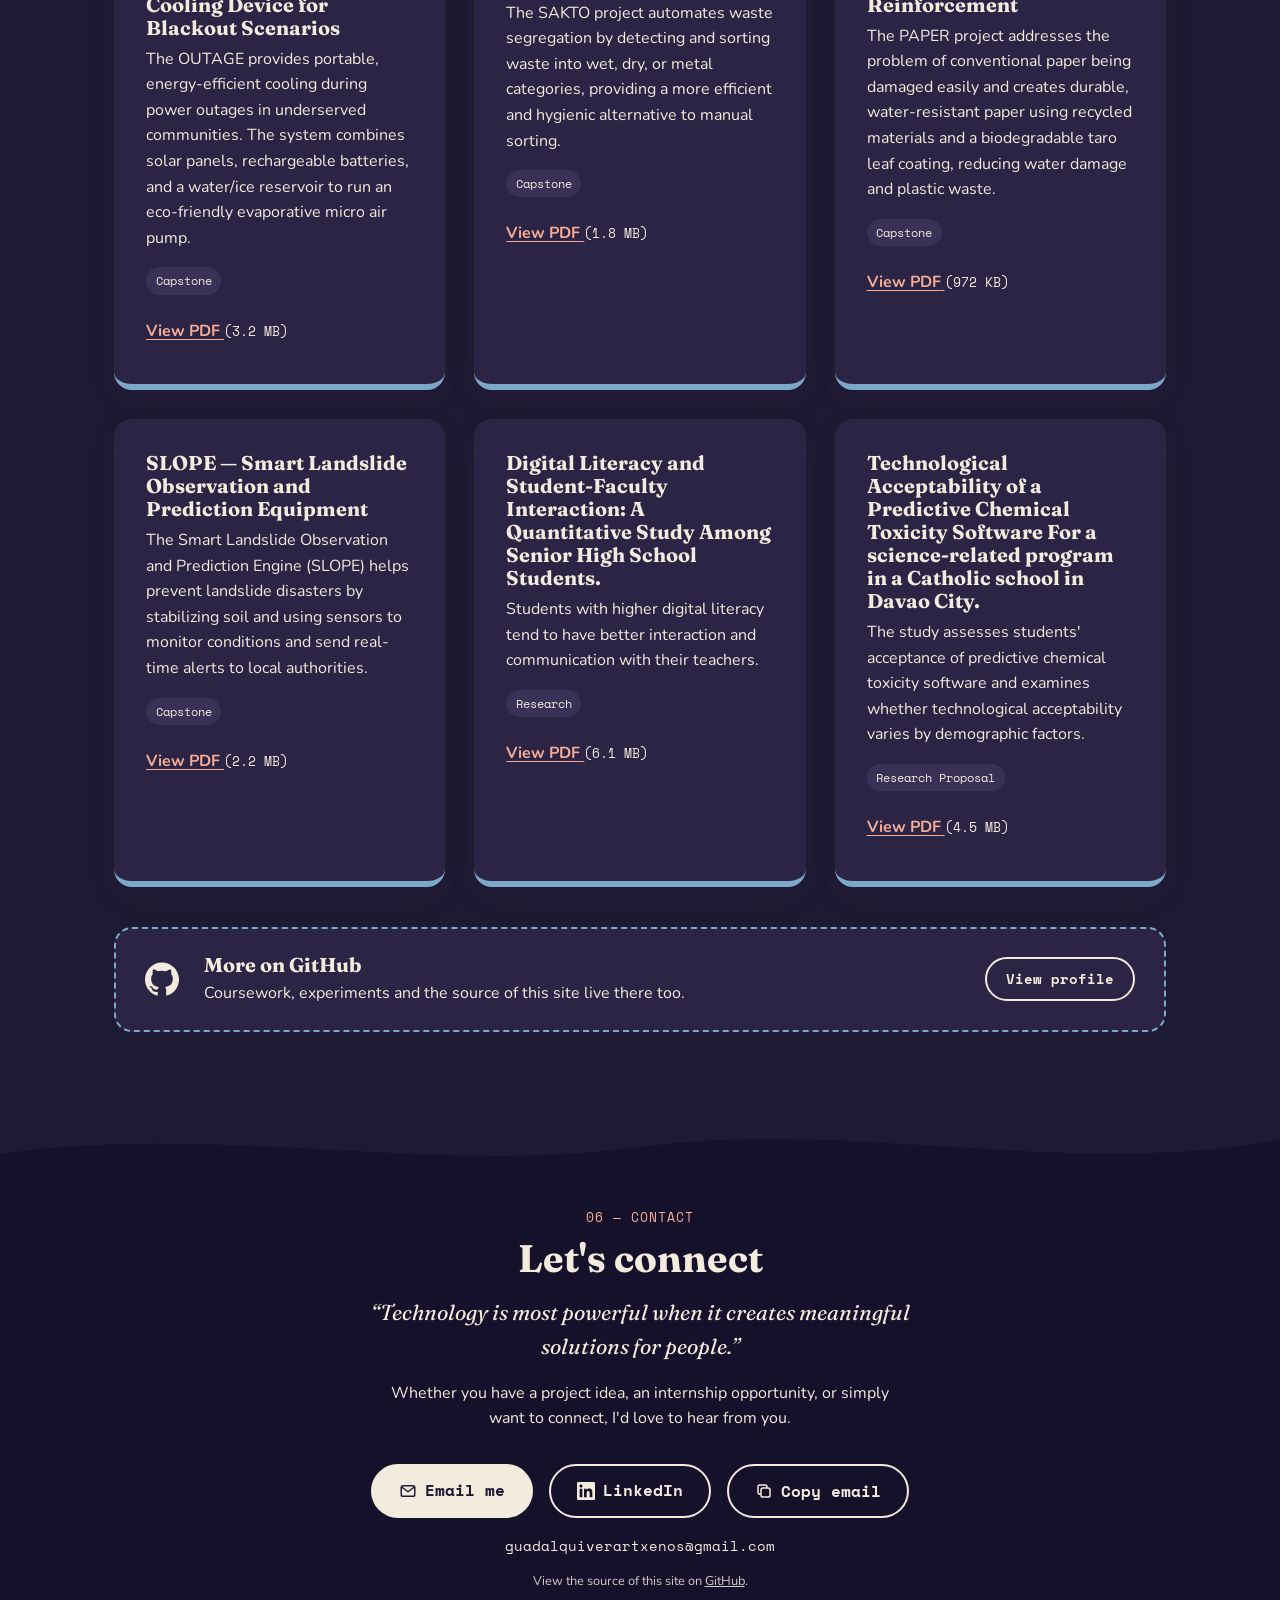
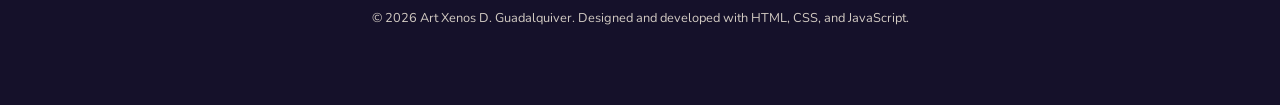
==== commit 0f1feb99: "Move Beach Manager to the top of the timeline - Current roles come first, then past roles newest fir" ====
--- a/index.html
+++ b/index.html
@@ -232,6 +232,14 @@
         <h3 class="island-subhead">Experience &amp; Leadership</h3>
         <div class="chest-grid chest-timeline">
           <article class="chest-card">
+            <span class="chest-icon" aria-hidden="true">🌊</span>
+            <p class="chest-date">2019 – Present</p>
+            <h3>Beach Manager</h3>
+            <p>Managed beach operations — oversees daily operations, safety rules, and cleanliness at Breezy Leaves
+              Tiblawan Beach Resort.</p>
+            <button type="button" class="island-link chest-gallery-trigger" data-gallery="beach-manager">View<span class="sr-only"> photos: Beach Manager</span></button>
+          </article>
+          <article class="chest-card">
             <span class="chest-icon" aria-hidden="true">⛪</span>
             <p class="chest-date">2025 – Present</p>
             <h3>Vice President, UFY</h3>
@@ -252,14 +260,6 @@
             <h3>Cashier Experience <span class="chest-subtitle">(Hardware Store)</span></h3>
             <p>Managed daily cash transactions, customer service, and financial accuracy in a fast-paced environment at Tiblawan Hardware.</p>
             <button type="button" class="island-link chest-gallery-trigger" data-gallery="cashier">View<span class="sr-only"> photos: Cashier Experience</span></button>
-          </article>
-          <article class="chest-card">
-            <span class="chest-icon" aria-hidden="true">🌊</span>
-            <p class="chest-date">2019 – Present</p>
-            <h3>Beach Manager</h3>
-            <p>Managed beach operations — oversees daily operations, safety rules, and cleanliness at Breezy Leaves
-              Tiblawan Beach Resort.</p>
-            <button type="button" class="island-link chest-gallery-trigger" data-gallery="beach-manager">View<span class="sr-only"> photos: Beach Manager</span></button>
           </article>
         </div>
 
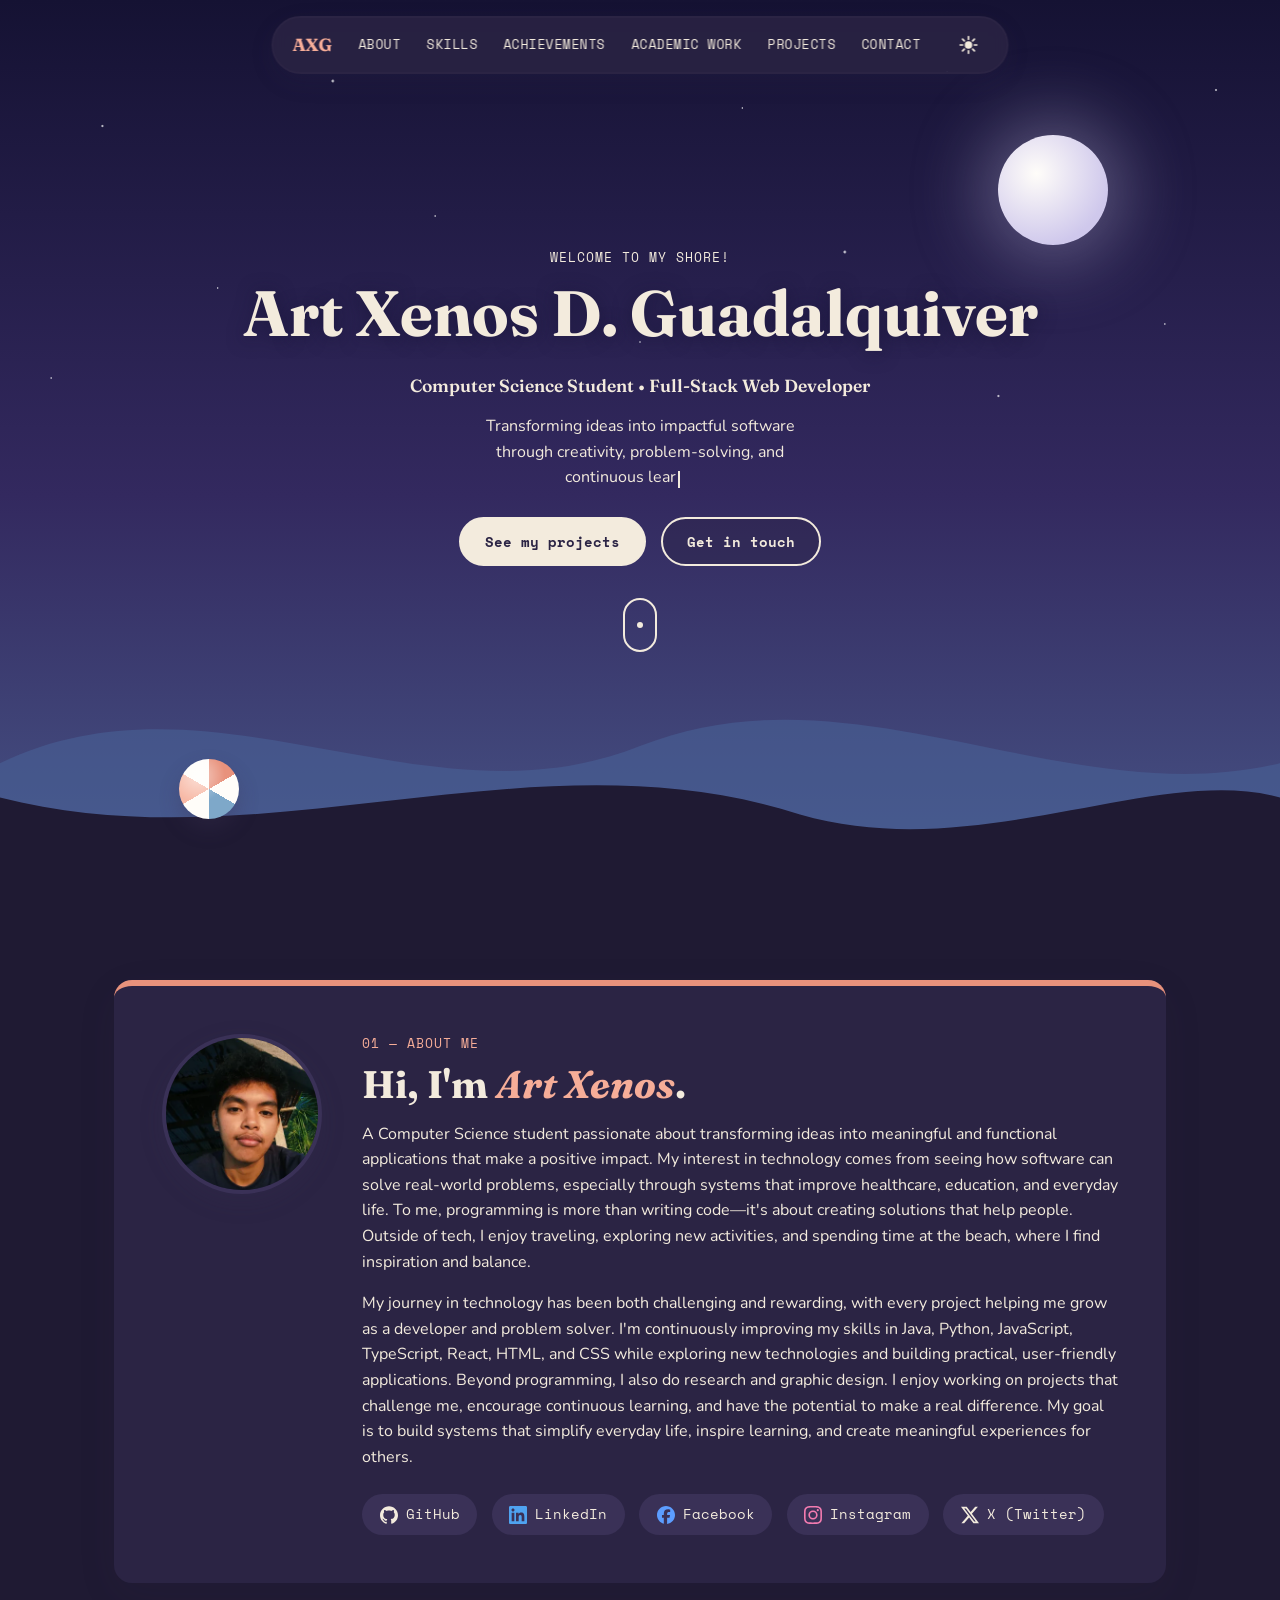
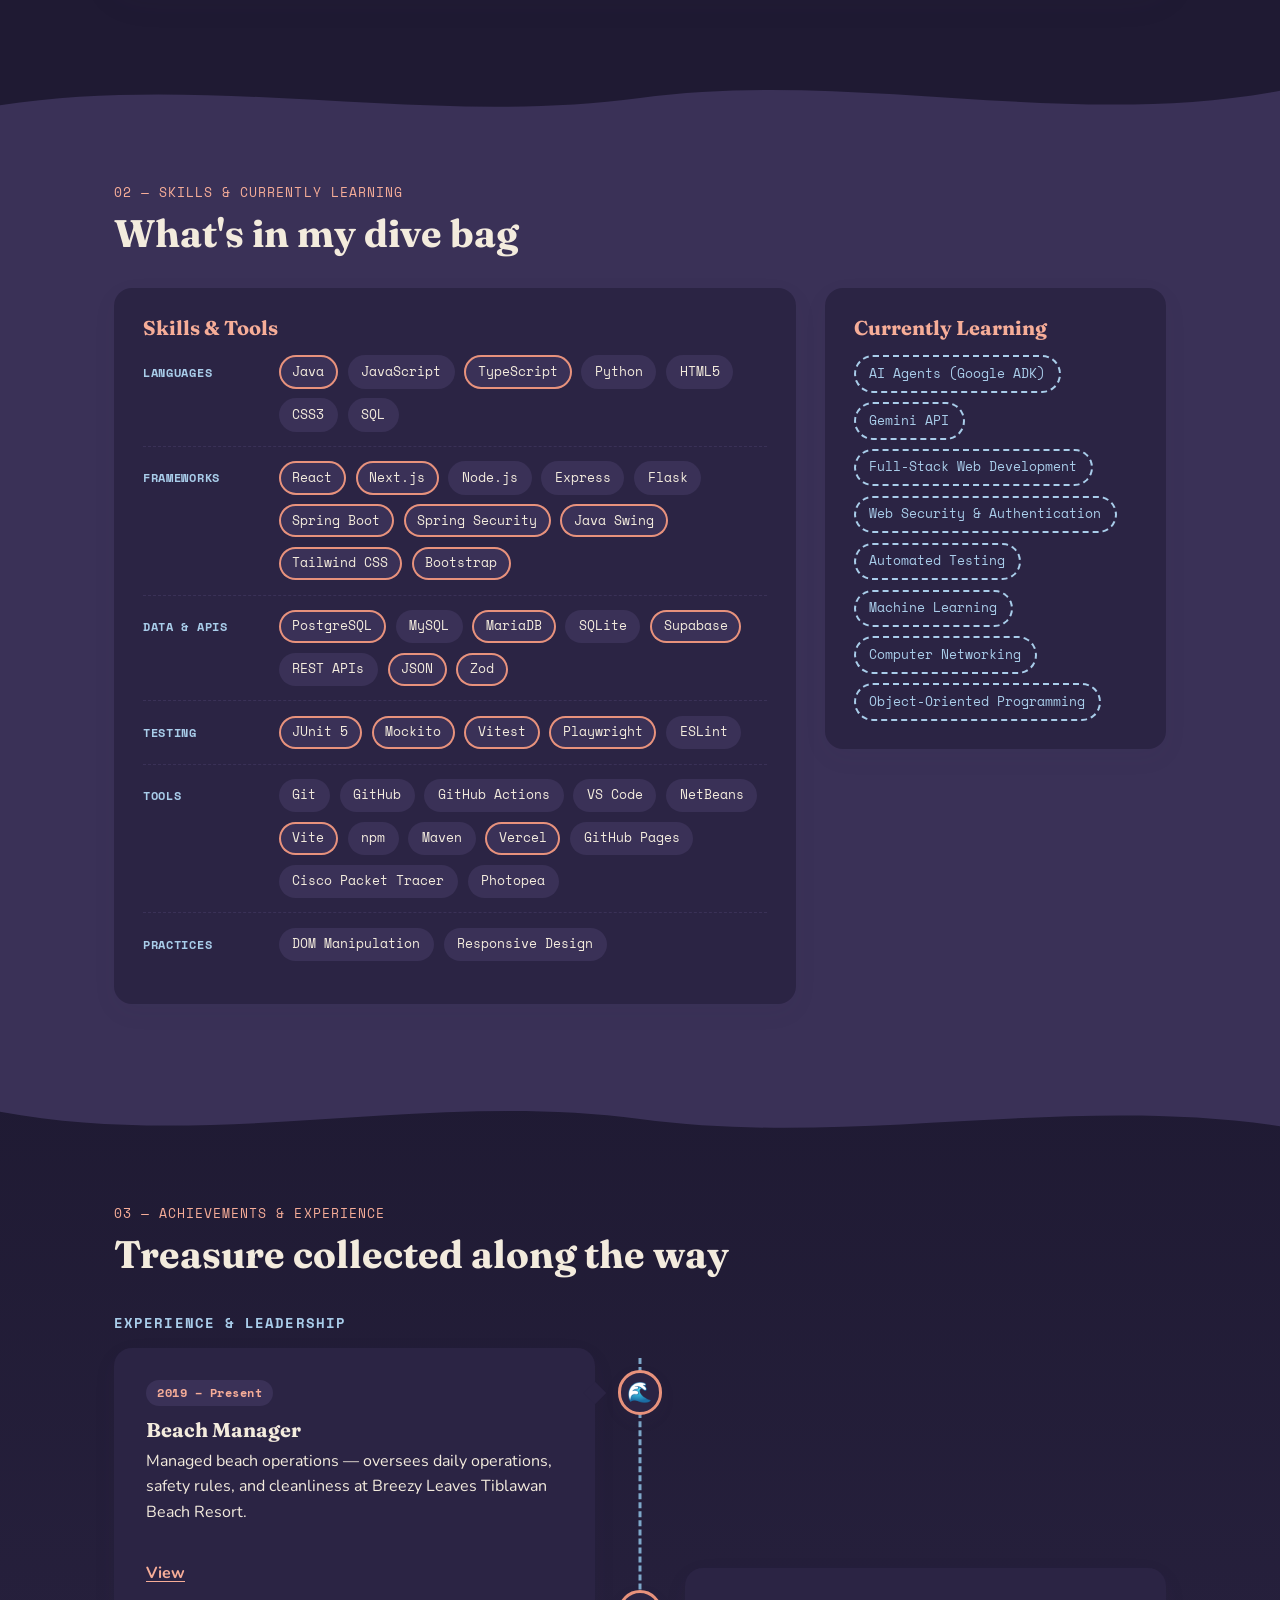
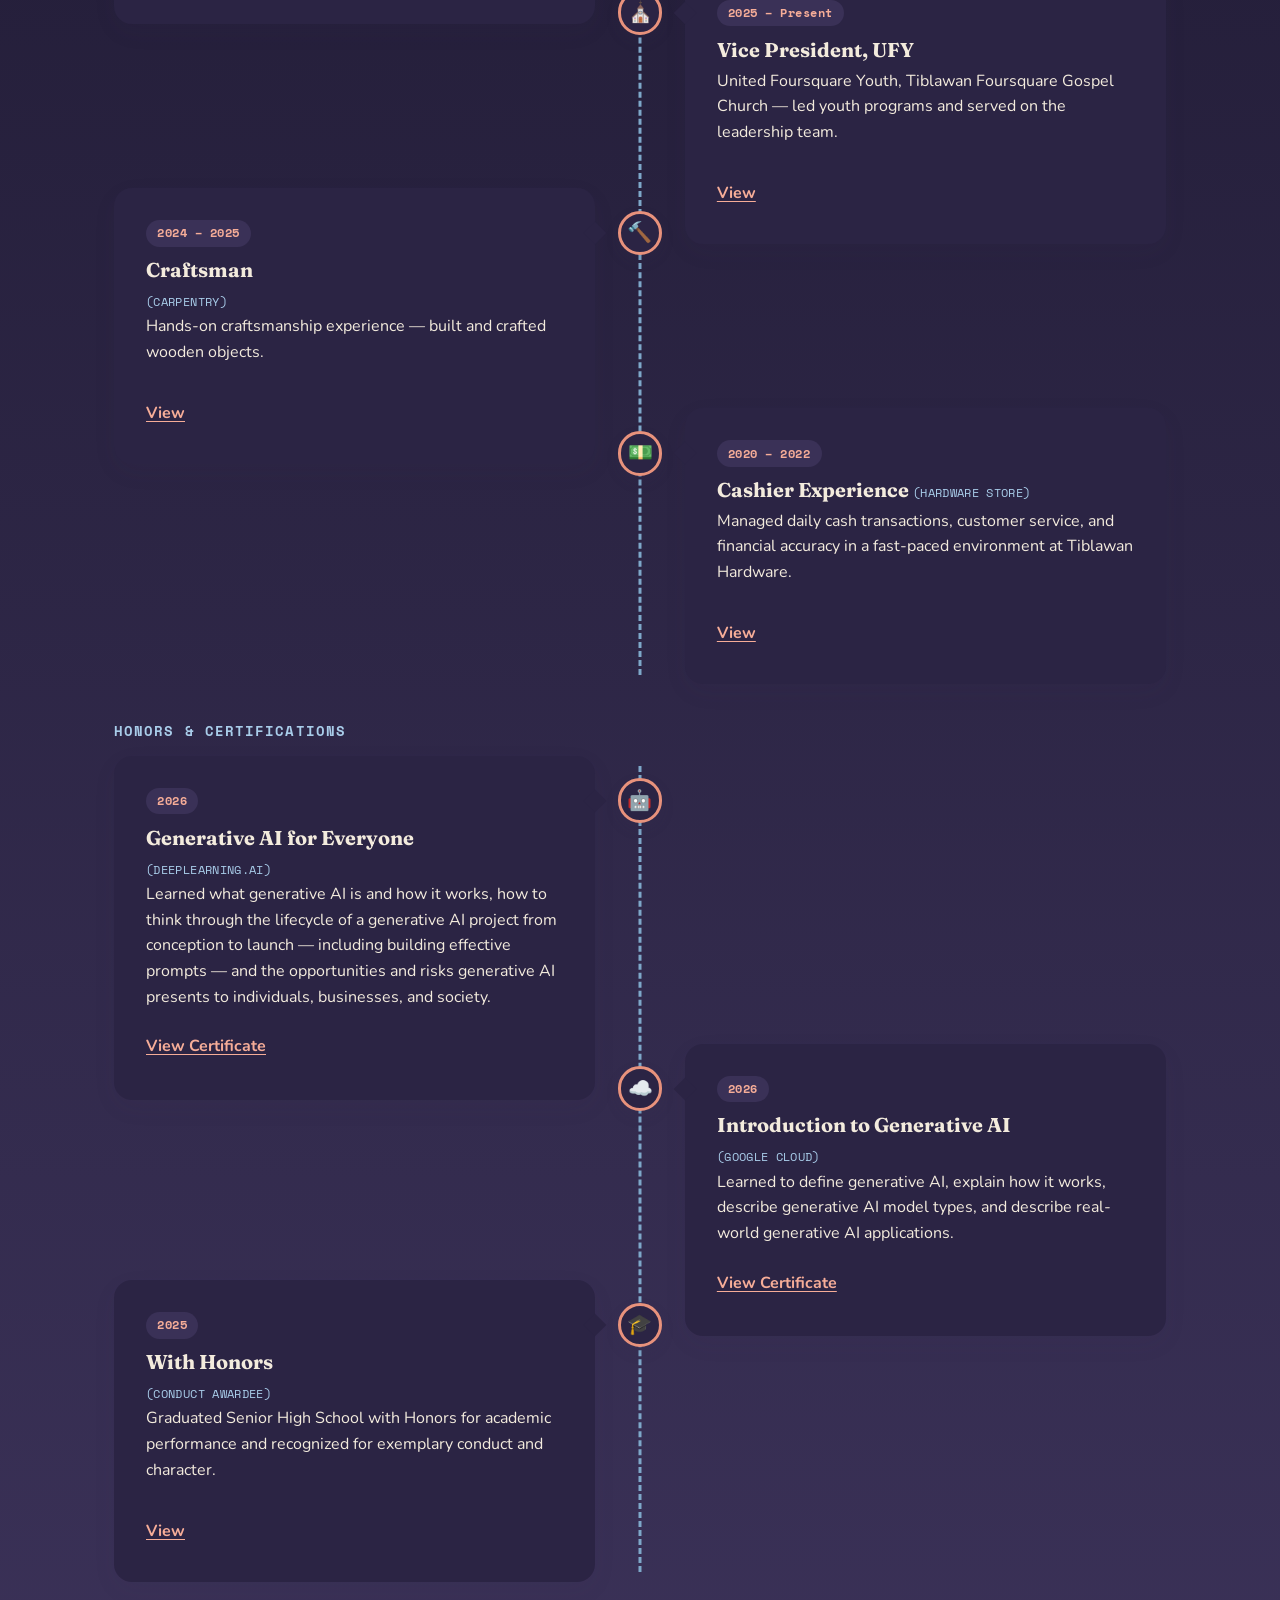
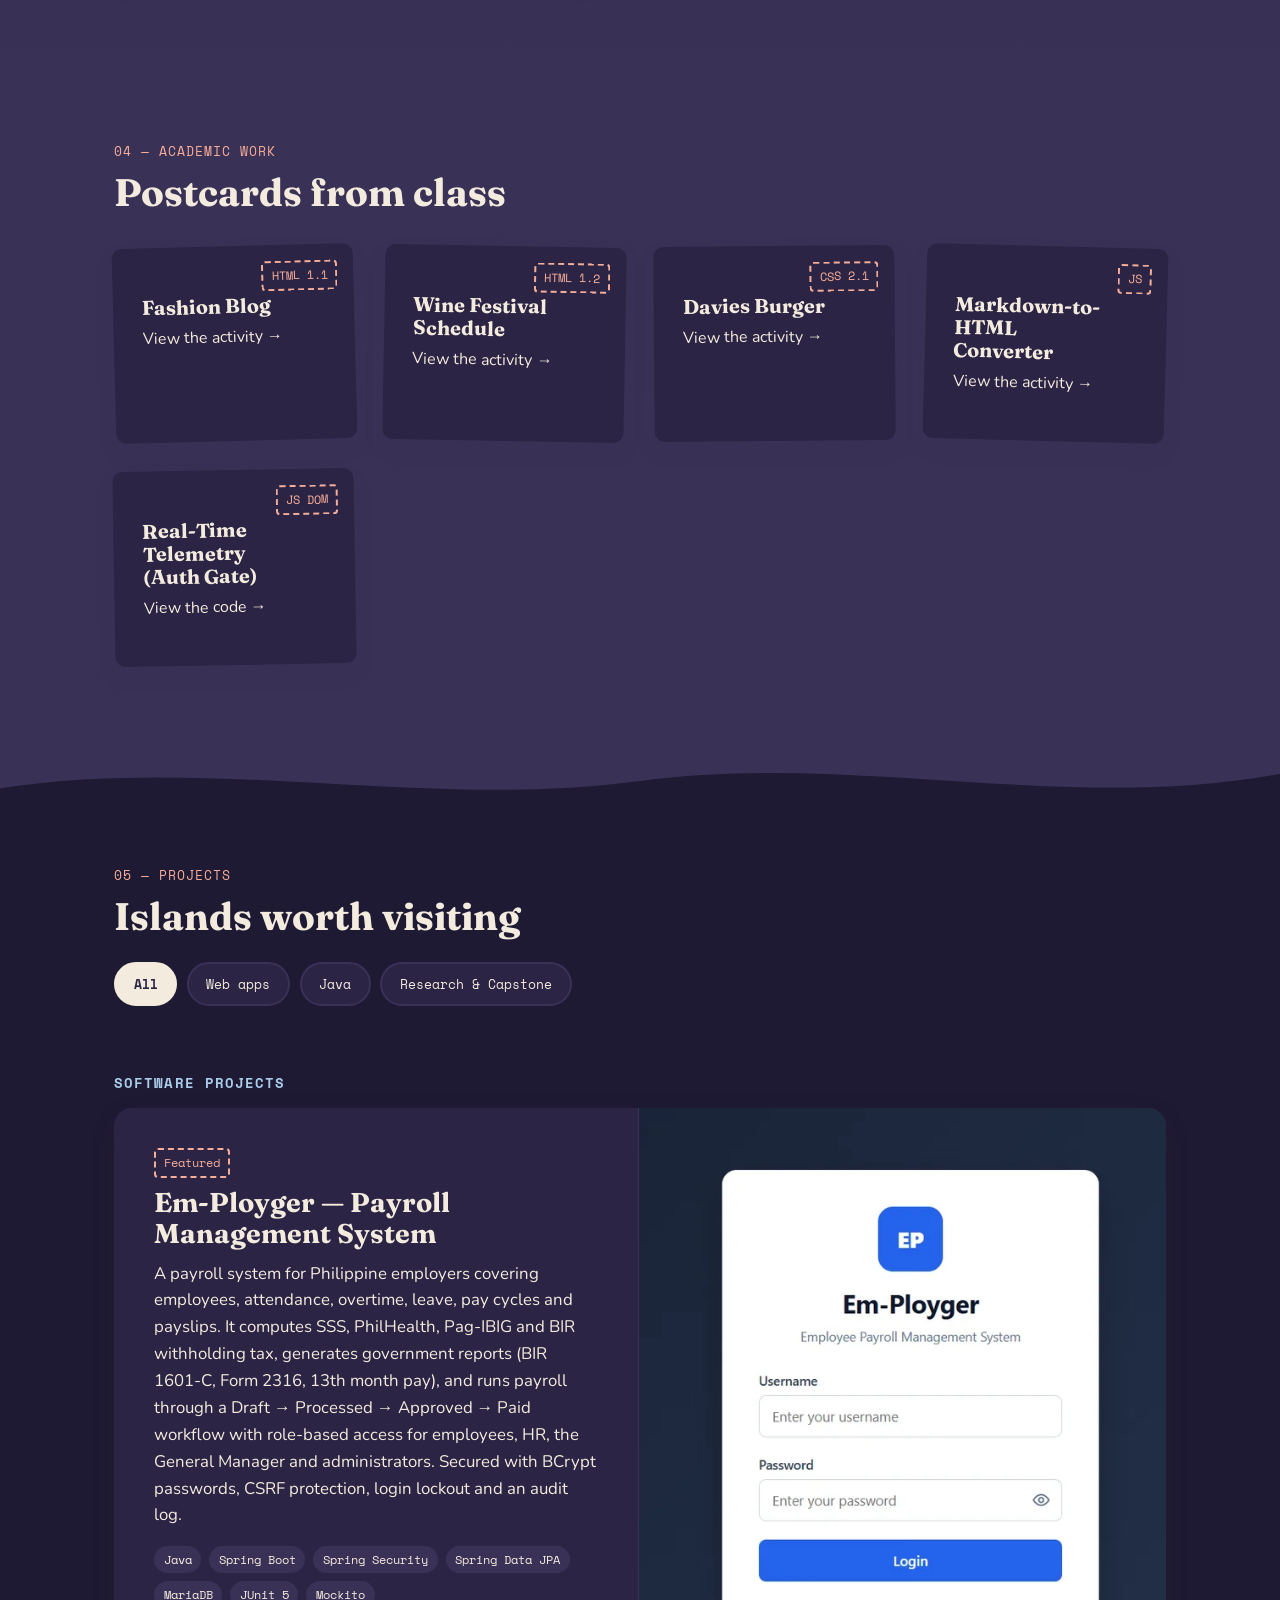
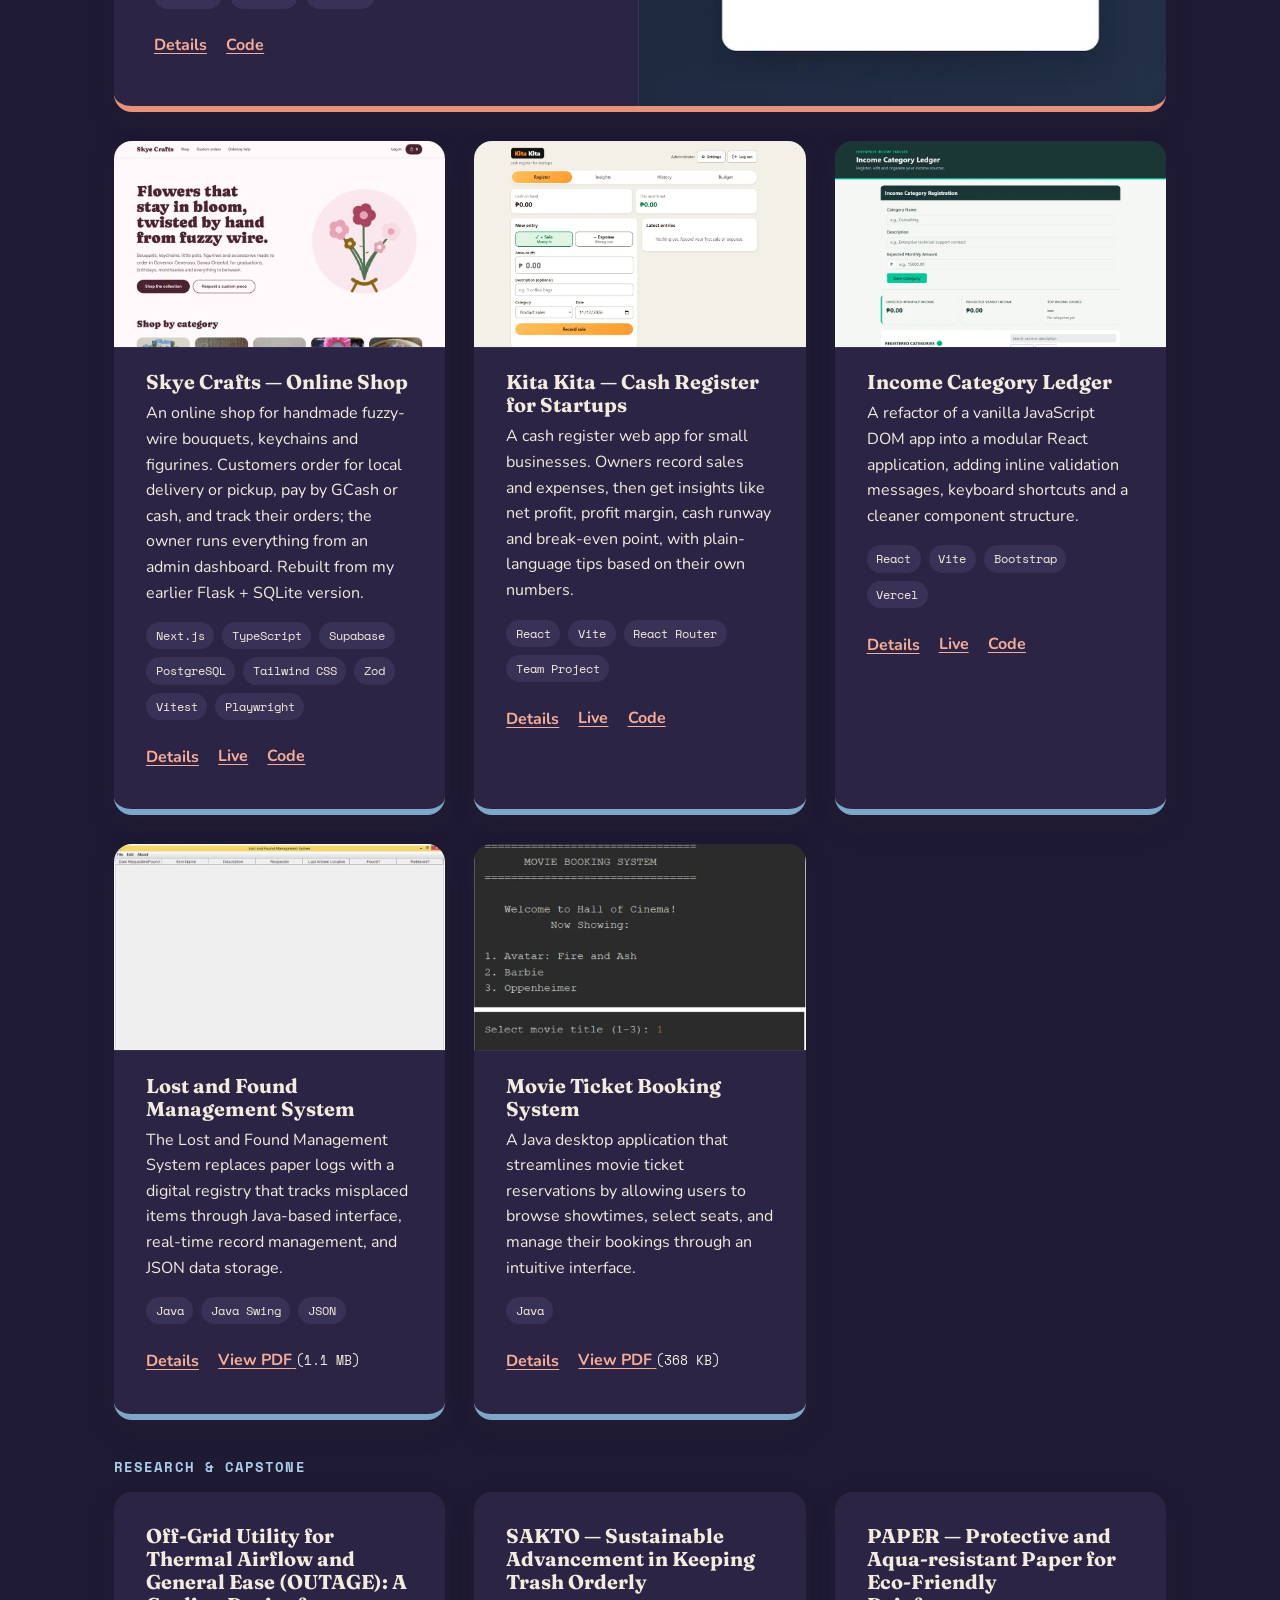
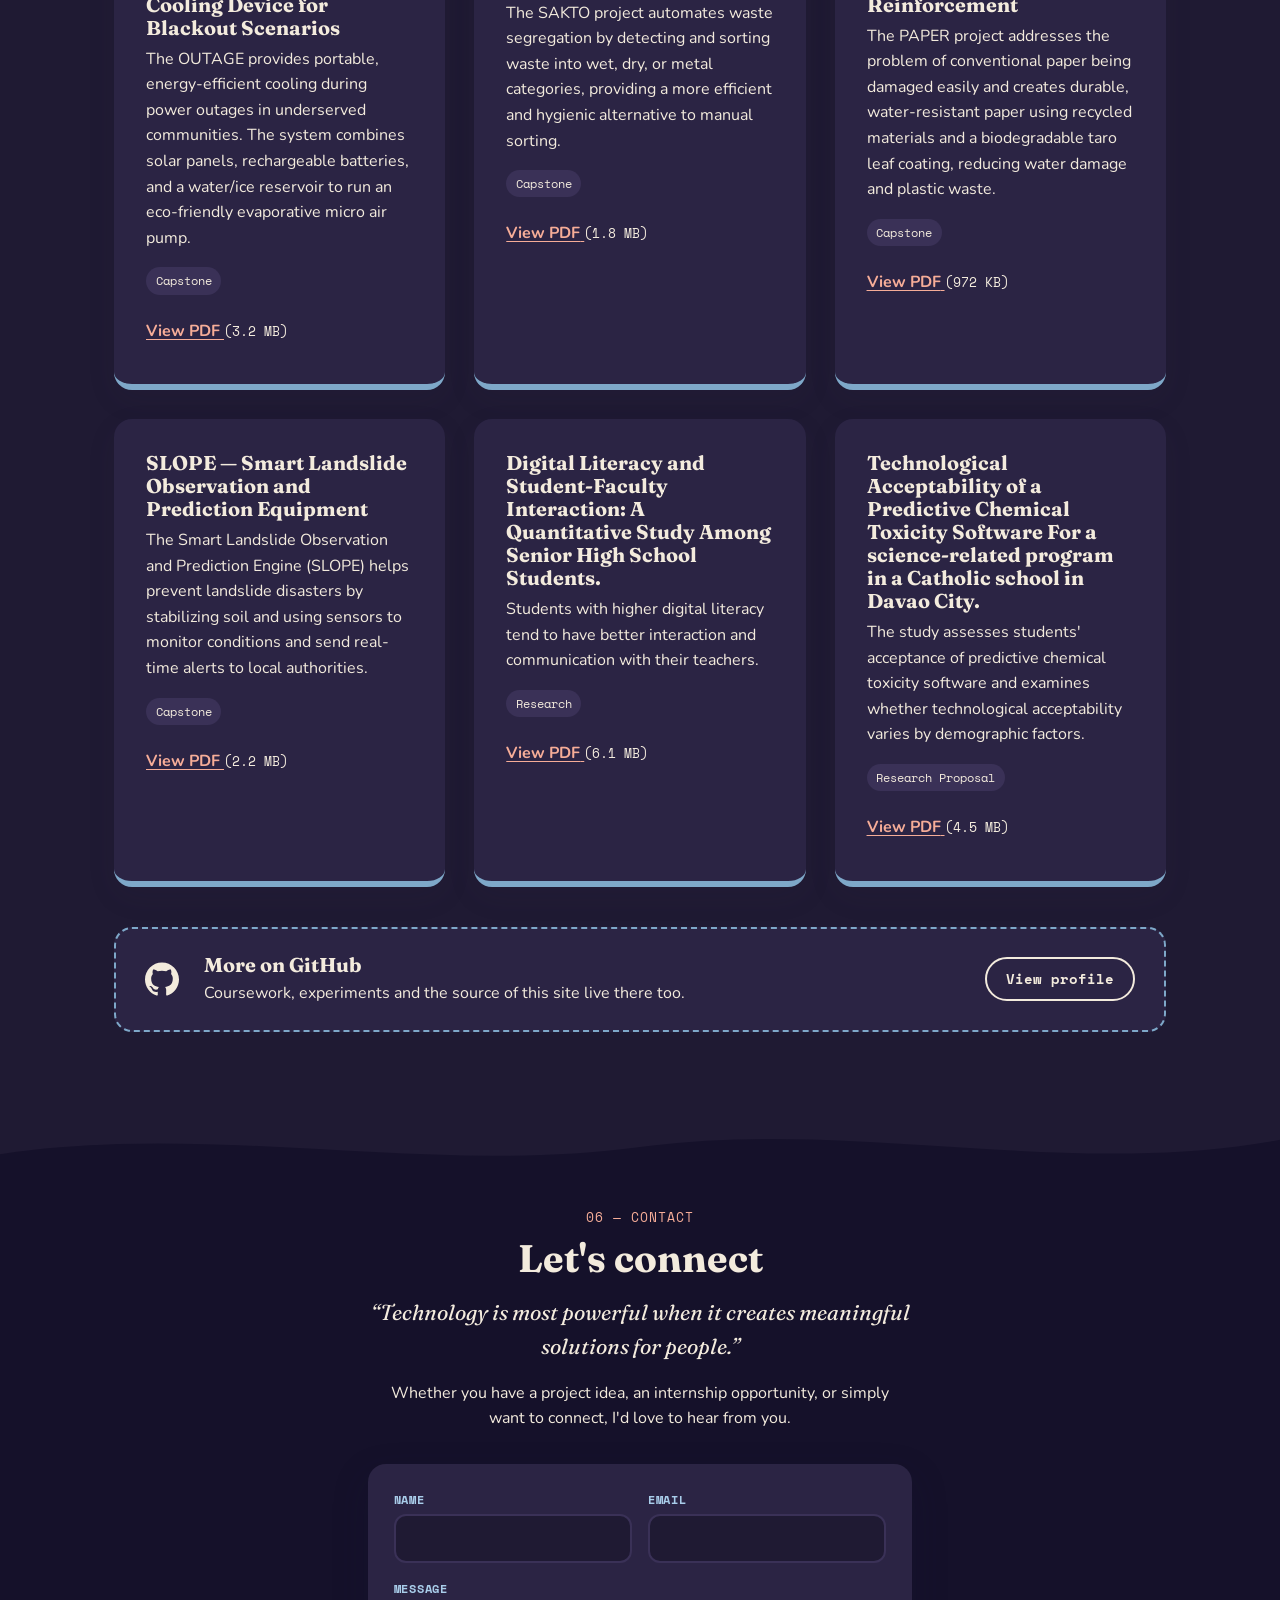
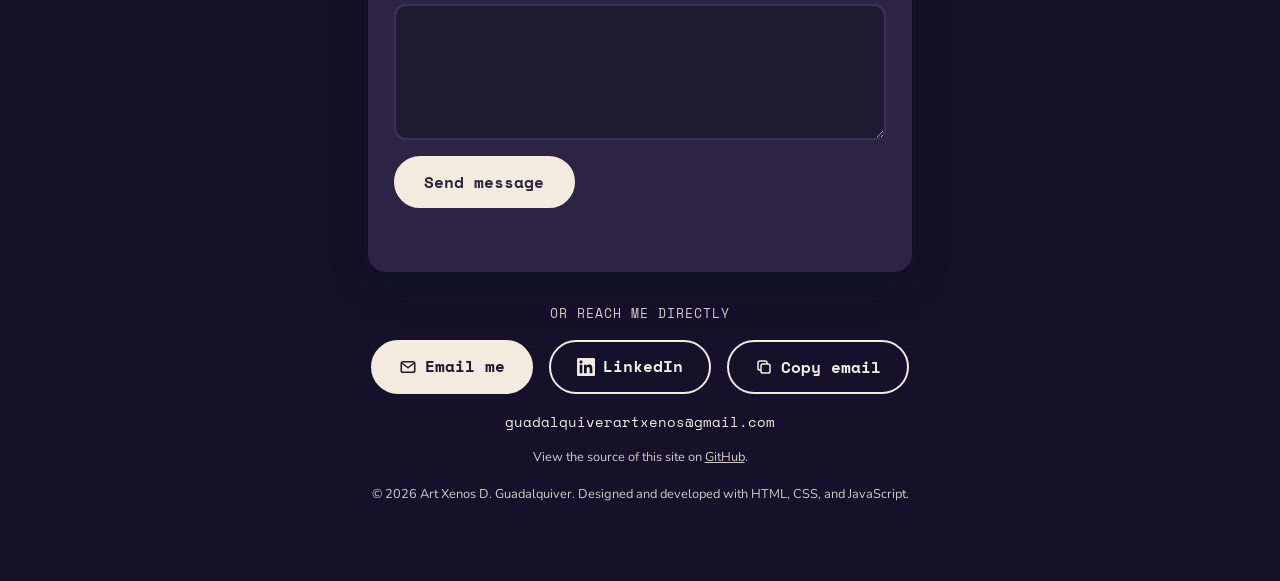
==== commit f2defd5a: "Add a contact form - Name, email and message form in the footer, sent through Formspree without leav" ====
--- a/index.html
+++ b/index.html
@@ -574,6 +574,28 @@
       <p class="shoreline-quote">“Technology is most powerful when it creates meaningful solutions for people.”</p>
       <p class="shoreline-lead">Whether you have a project idea, an internship opportunity, or simply want to connect,
         I'd love to hear from you.</p>
+      <form class="contact-form" id="contactForm" action="https://formspree.io/f/mrpqgavk" method="POST">
+        <div class="form-row">
+          <div class="form-field">
+            <label for="contactName">Name</label>
+            <input type="text" id="contactName" name="name" autocomplete="name" required maxlength="100">
+          </div>
+          <div class="form-field">
+            <label for="contactEmail">Email</label>
+            <input type="email" id="contactEmail" name="email" autocomplete="email" required maxlength="200">
+          </div>
+        </div>
+        <div class="form-field">
+          <label for="contactMessage">Message</label>
+          <textarea id="contactMessage" name="message" rows="5" required maxlength="5000"></textarea>
+        </div>
+        <!-- Hidden from people; bots that fill it in are ignored by Formspree -->
+        <input type="text" name="_gotcha" class="form-trap" tabindex="-1" autocomplete="off" aria-hidden="true">
+        <input type="hidden" name="_subject" value="New message from your portfolio">
+        <button type="submit" class="form-submit" id="contactSubmit">Send message</button>
+        <p class="form-status" id="contactStatus" role="status" aria-live="polite"></p>
+      </form>
+      <p class="contact-or">Or reach me directly</p>
       <div class="contact-actions">
         <a href="mailto:guadalquiverartxenos@gmail.com" class="contact-btn contact-btn--primary"><svg class="contact-icon" viewBox="0 0 24 24" width="18" height="18" aria-hidden="true" focusable="false"><rect x="3" y="5" width="18" height="14" rx="2.5" fill="none" stroke="currentColor" stroke-width="2"></rect><path d="M4 7l8 6 8-6" fill="none" stroke="currentColor" stroke-width="2" stroke-linecap="round" stroke-linejoin="round"></path></svg>Email me</a>
         <a href="https://www.linkedin.com/in/art-xenos-d-guadalquiver-84004a3ab/" target="_blank" rel="noopener"
--- a/style.css
+++ b/style.css
@@ -973,6 +973,122 @@
 
 .contact-icon { flex-shrink: 0; }
 
+/* Contact form: a light card on the footer, so the fields read like the rest of the page */
+.contact-form {
+  max-width: 34rem;
+  margin: 0 auto 2rem;
+  padding: 1.6rem;
+  border-radius: var(--radius);
+  background: var(--white);
+  color: var(--plum);
+  text-align: left;
+  box-shadow: 0 14px 34px rgba(21, 18, 51, 0.25);
+}
+
+.form-row {
+  display: grid;
+  grid-template-columns: repeat(auto-fit, minmax(13rem, 1fr));
+  gap: 0 1rem;
+}
+
+.form-field { margin-bottom: 1rem; }
+
+.form-field label {
+  display: block;
+  margin-bottom: 0.3rem;
+  font-family: var(--font-mono);
+  font-size: 0.78rem;
+  font-weight: 700;
+  letter-spacing: 0.06em;
+  text-transform: uppercase;
+  color: var(--blue-text);
+}
+
+.form-field input,
+.form-field textarea {
+  display: block;
+  width: 100%;
+  min-height: 48px;
+  padding: 0.7rem 0.9rem;
+  border: 2px solid var(--sand);
+  border-radius: 12px;
+  background: var(--sand-light);
+  color: var(--plum);
+  font-family: var(--font-body);
+  font-size: 1rem; /* 16px or more stops iOS zooming in on focus */
+  transition: border-color 0.2s ease;
+}
+
+.form-field textarea { resize: vertical; }
+
+.form-field input:focus-visible,
+.form-field textarea:focus-visible {
+  outline: 3px solid var(--coral);
+  outline-offset: 1px;
+  border-color: var(--coral-text);
+}
+
+.form-trap {
+  position: absolute;
+  left: -9999px;
+  width: 1px;
+  height: 1px;
+  opacity: 0;
+}
+
+.form-submit {
+  display: inline-flex;
+  align-items: center;
+  justify-content: center;
+  min-height: 48px;
+  padding: 0.75rem 1.8rem;
+  border: 2px solid var(--plum);
+  border-radius: 999px;
+  background: var(--plum);
+  color: var(--white);
+  font-family: var(--font-mono);
+  font-size: 1rem;
+  font-weight: 700;
+  cursor: pointer;
+  transition: transform 0.2s ease, box-shadow 0.2s ease;
+}
+
+.form-submit:hover,
+.form-submit:focus-visible {
+  transform: translateY(-3px);
+  box-shadow: 0 10px 22px rgba(61, 51, 82, 0.22);
+}
+
+.form-submit:focus-visible {
+  outline: 3px solid var(--coral);
+  outline-offset: 3px;
+}
+
+.form-submit:disabled {
+  opacity: 0.6;
+  cursor: progress;
+  transform: none;
+  box-shadow: none;
+}
+
+.form-status {
+  margin: 0.9rem 0 0;
+  min-height: 1.5em;
+  font-weight: 700;
+}
+
+.form-status.is-error { color: var(--coral-text); }
+
+.contact-or {
+  margin: 0 0 1rem;
+  font-family: var(--font-mono);
+  font-size: 0.8rem;
+  letter-spacing: 0.08em;
+  text-transform: uppercase;
+  opacity: 0.85;
+}
+
+
 .contact-address {
   margin-top: 1rem;
   font-family: var(--font-mono);
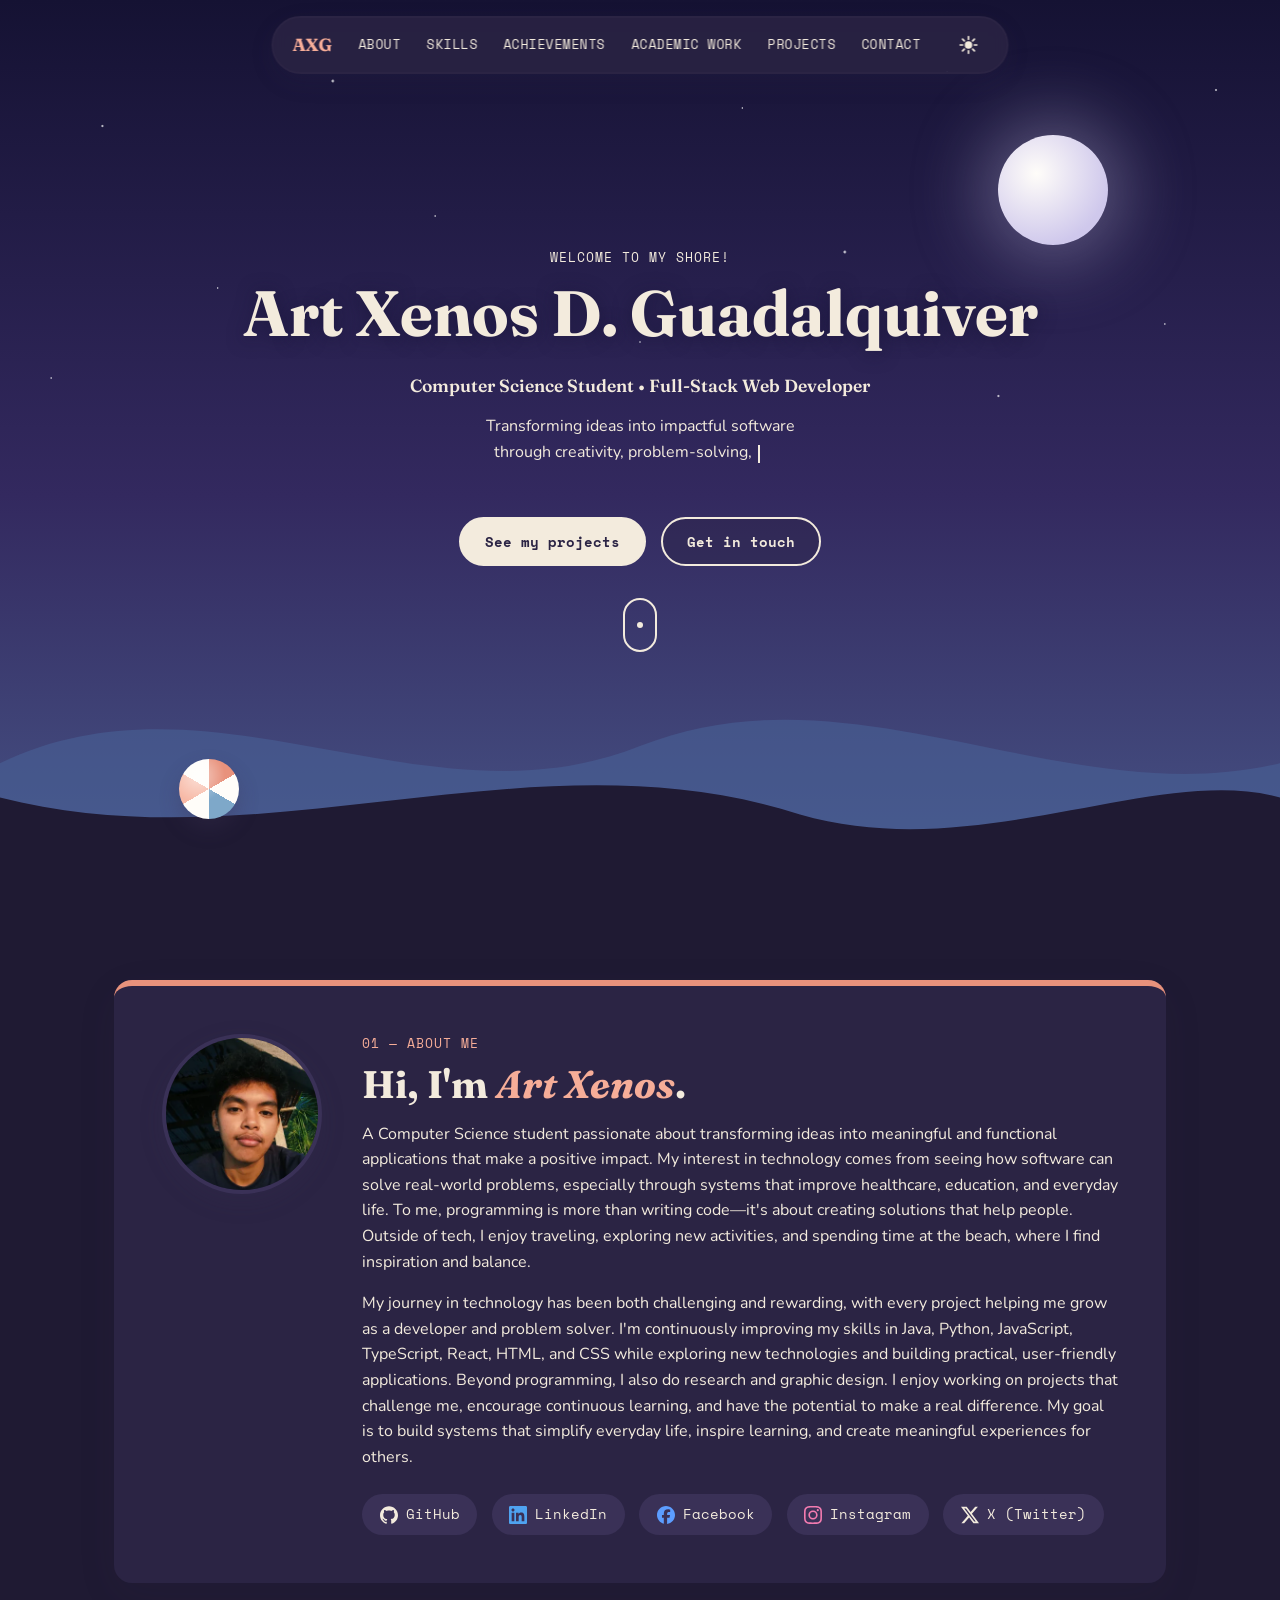
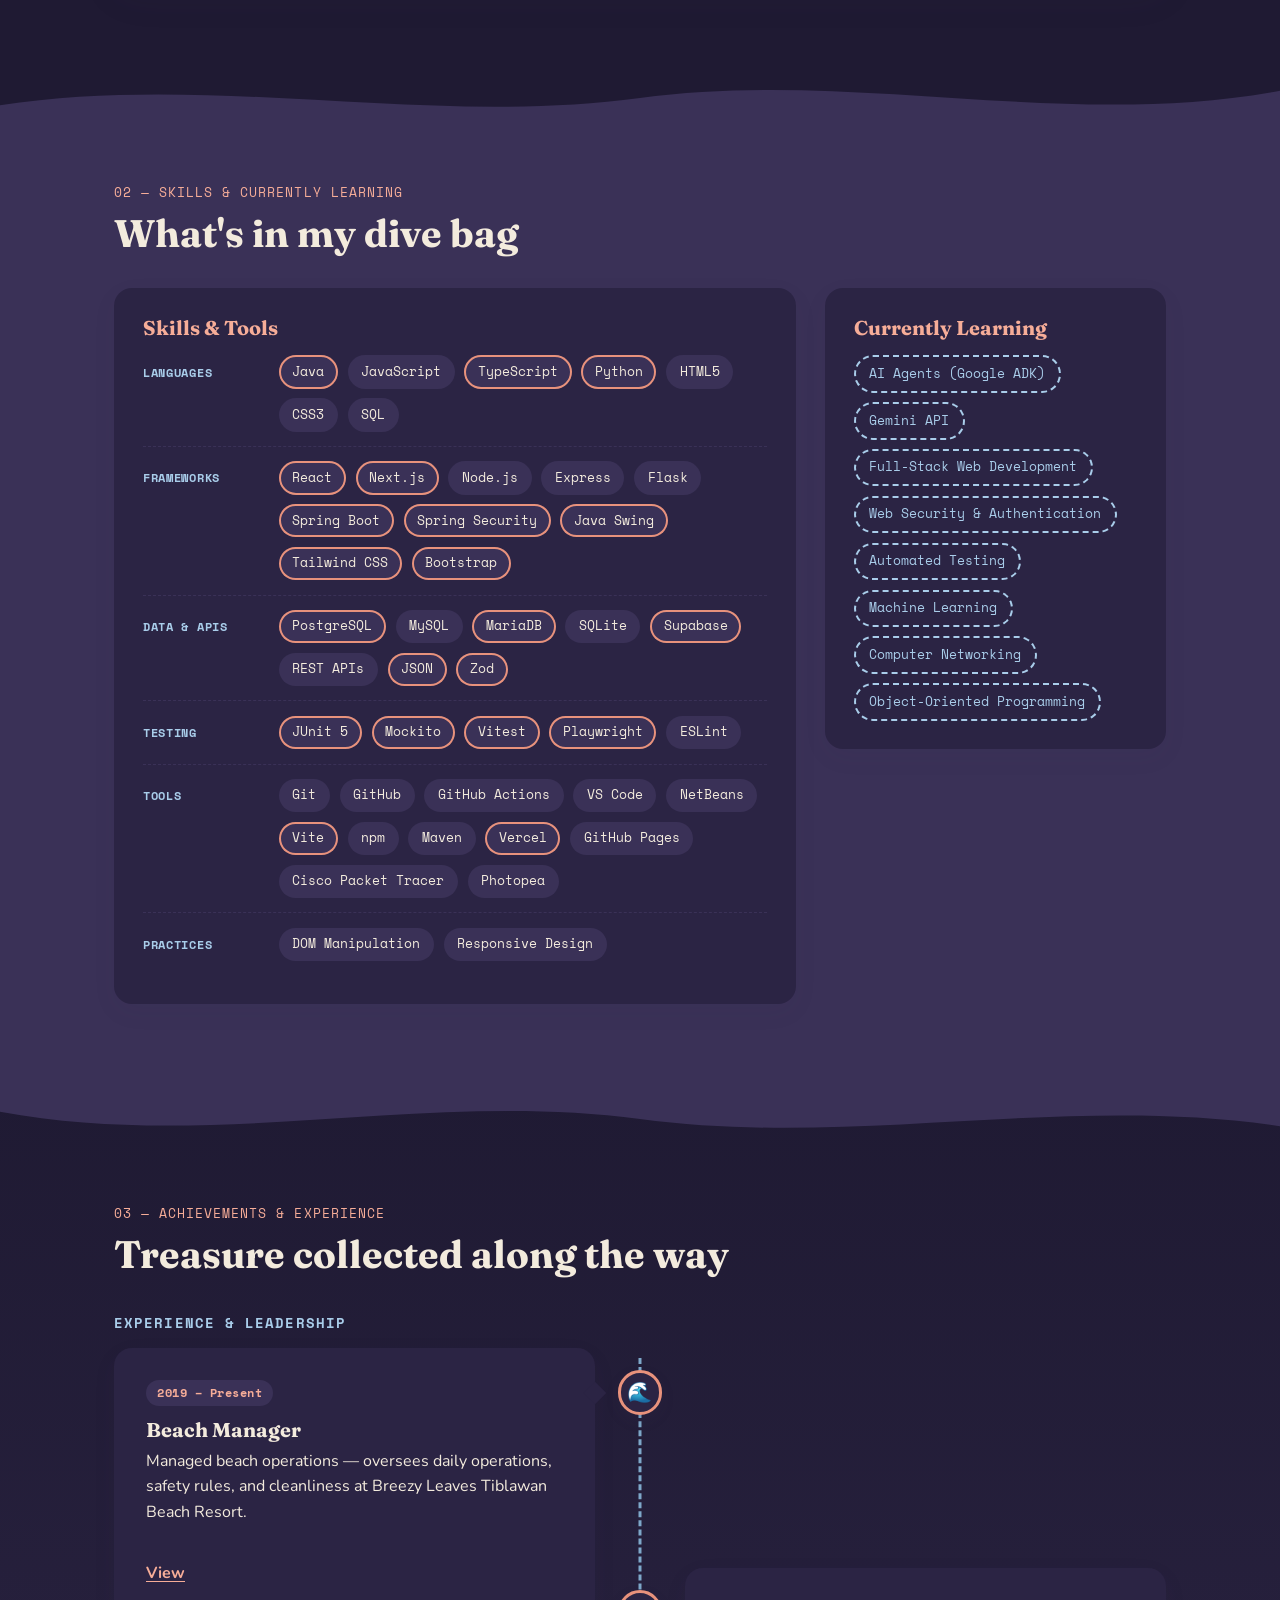
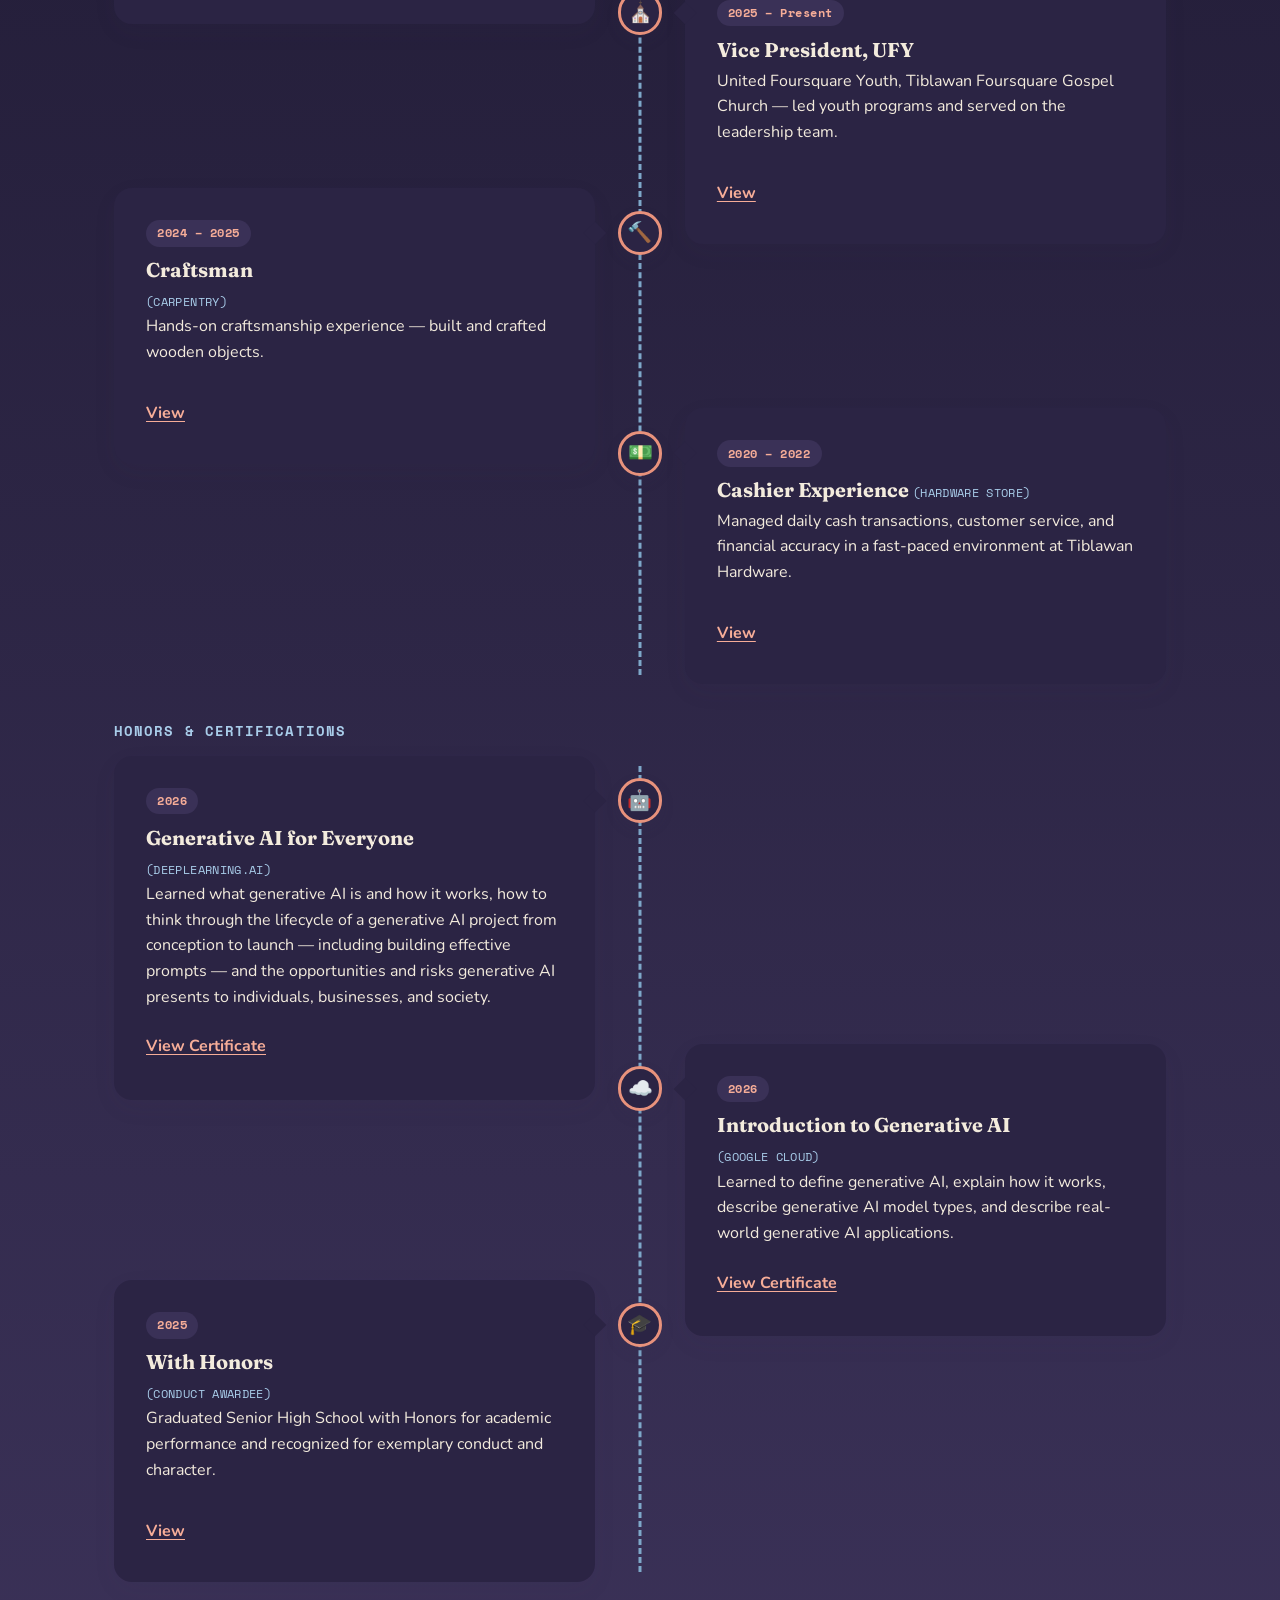
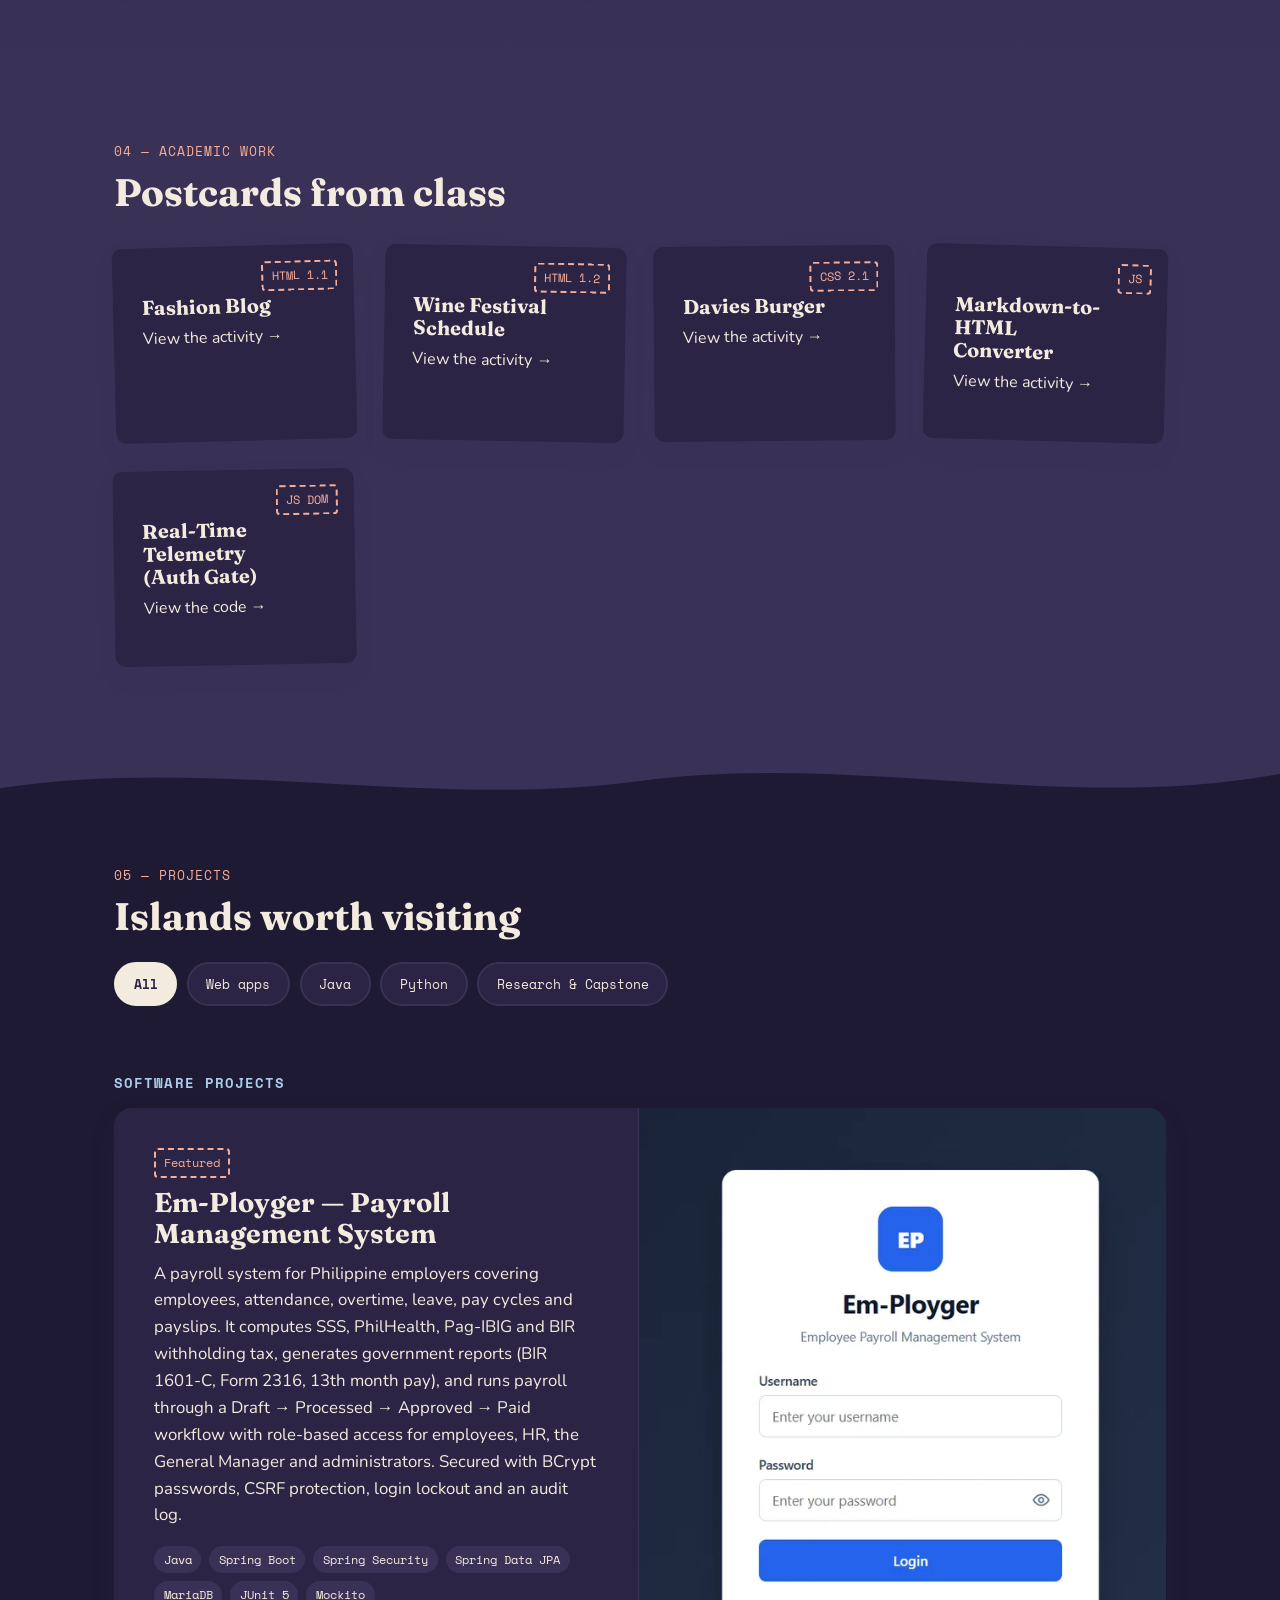
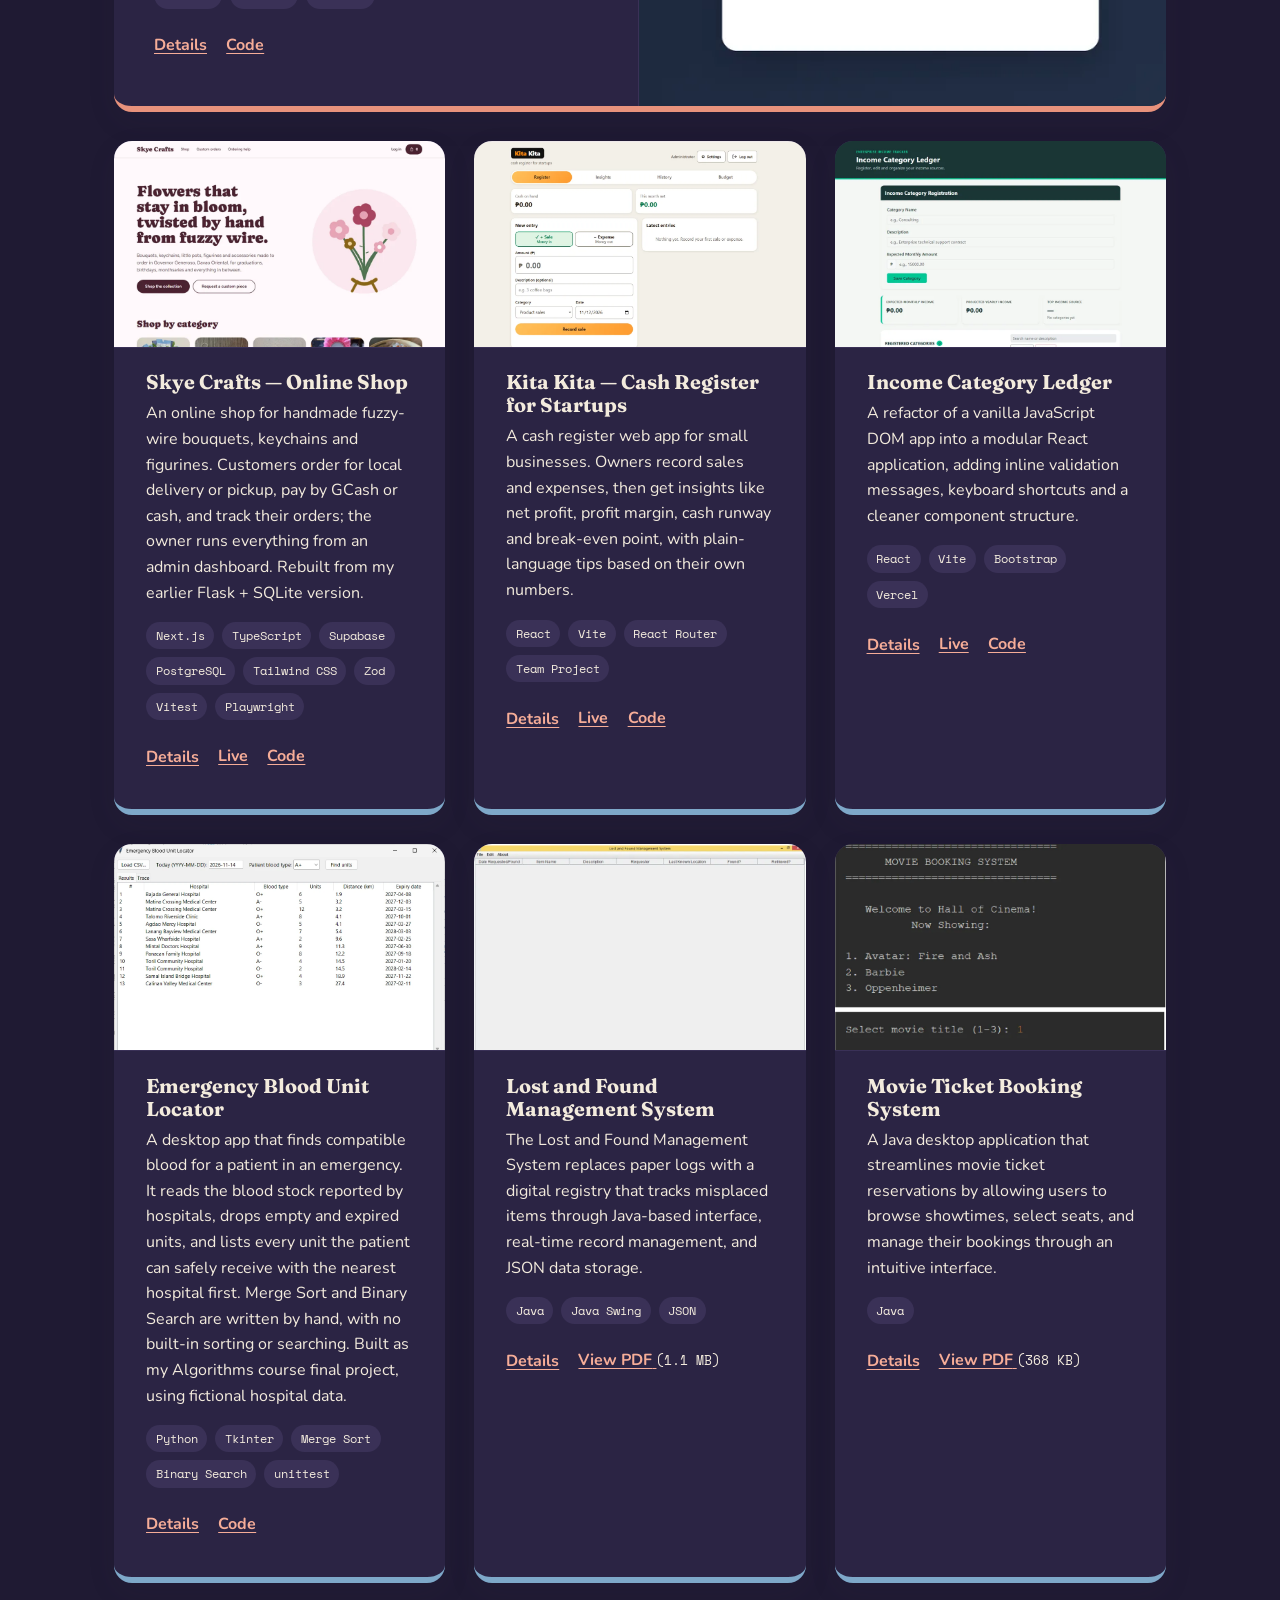
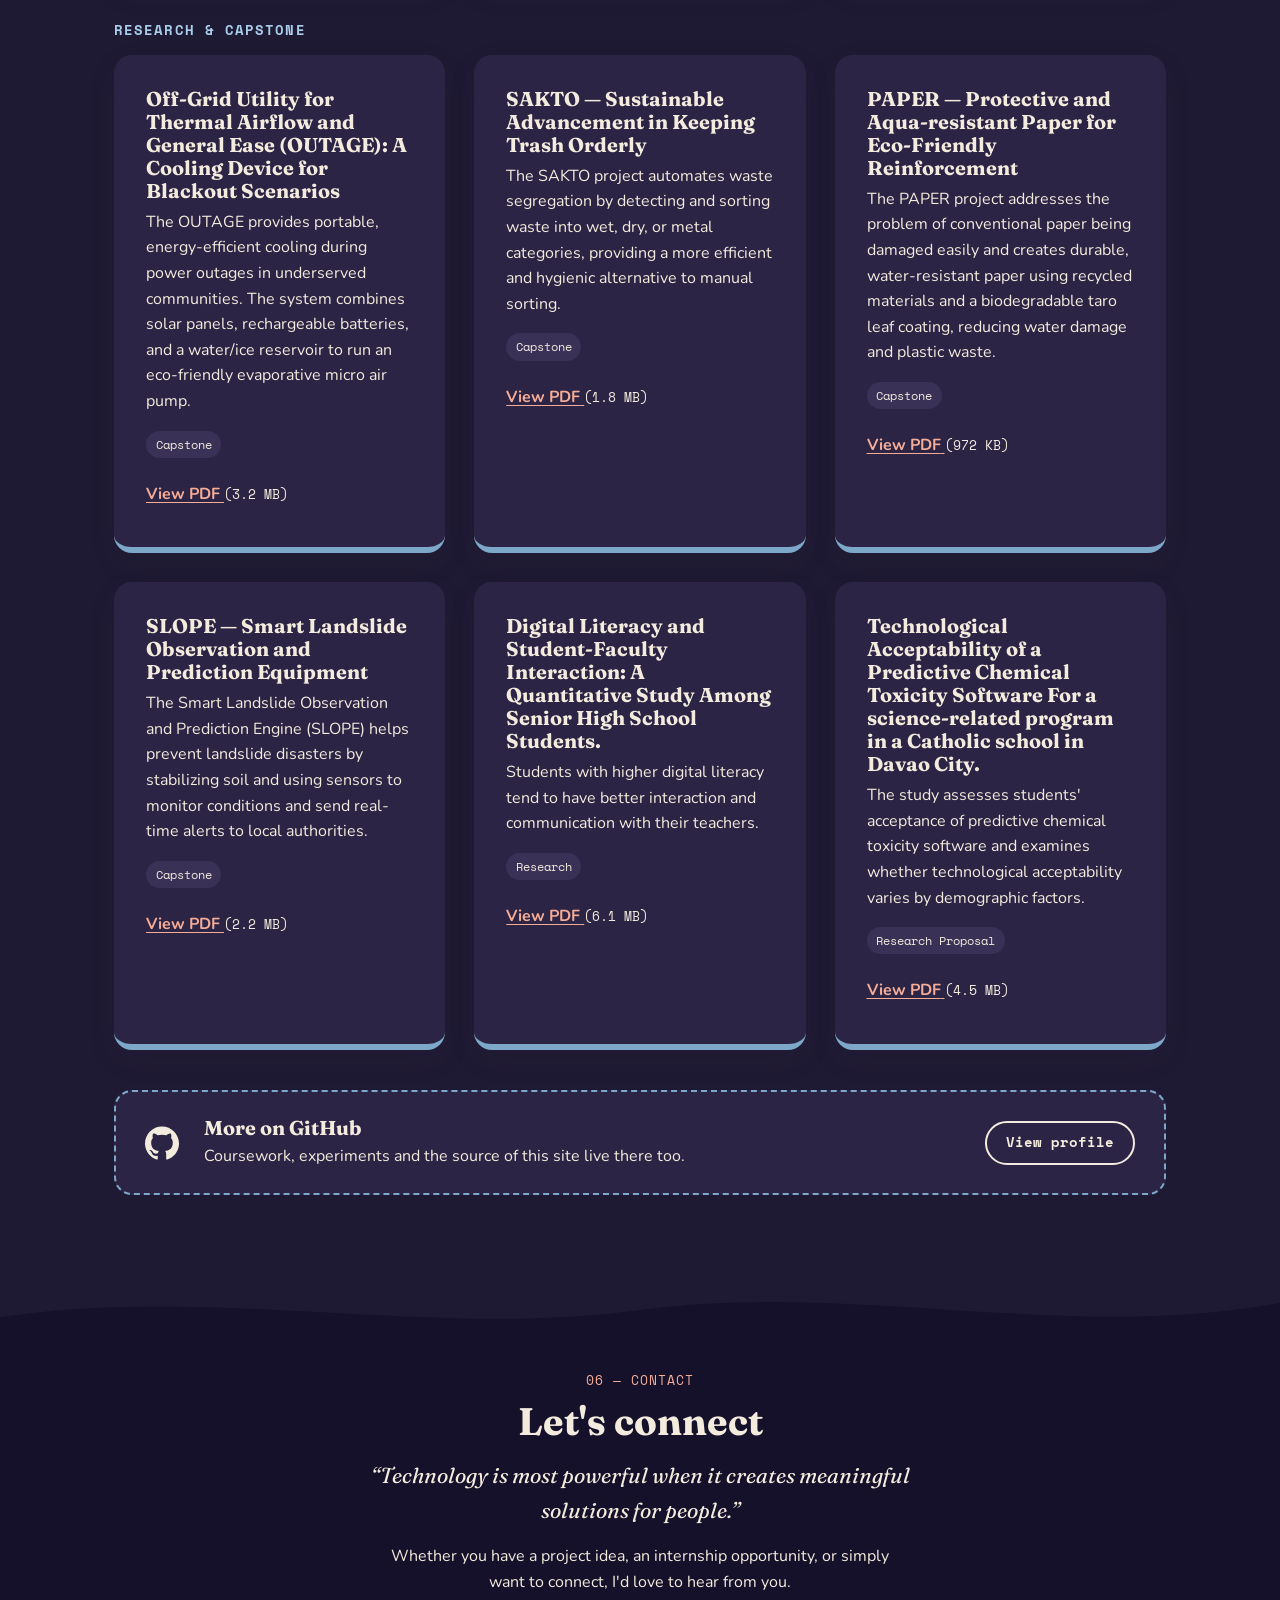
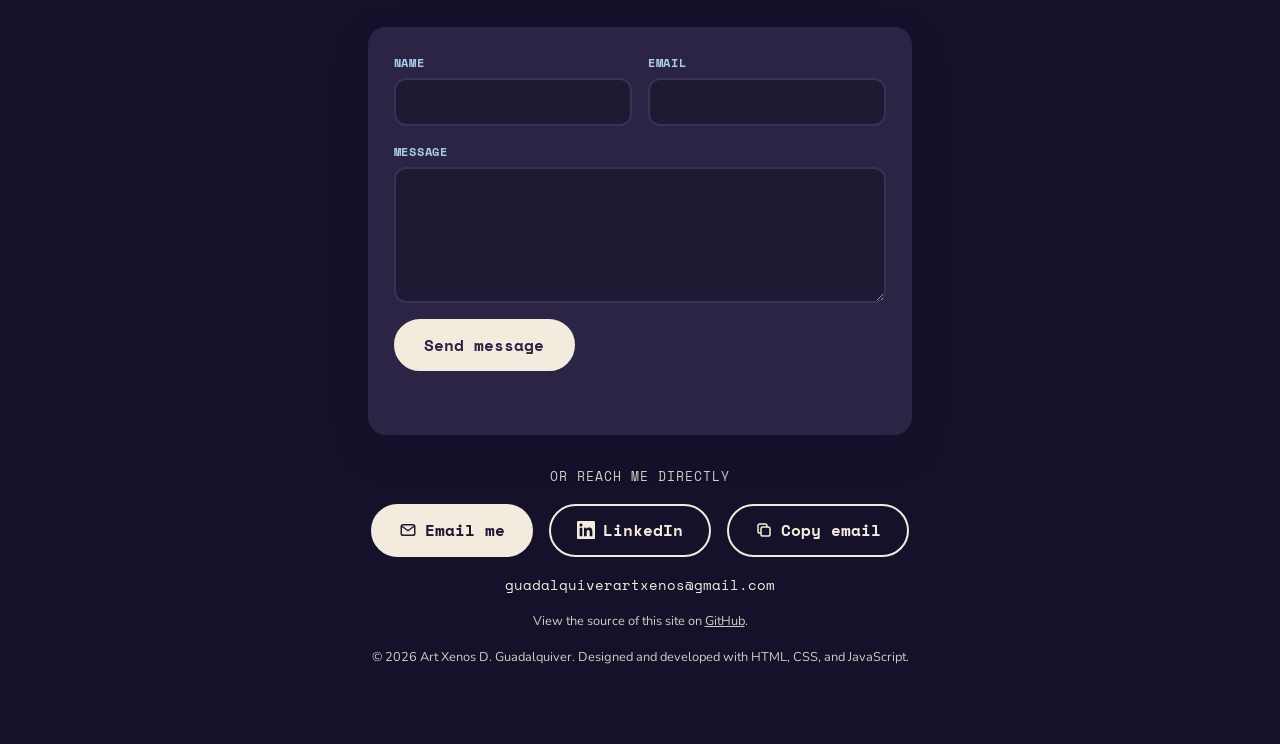
==== commit 283df48f: "Add the Emergency Blood Unit Locator project" ====
--- a/index.html
+++ b/index.html
@@ -342,6 +342,7 @@
           <button type="button" class="filter-chip" data-filter="all" aria-pressed="true">All</button>
           <button type="button" class="filter-chip" data-filter="web" aria-pressed="false">Web apps</button>
           <button type="button" class="filter-chip" data-filter="java" aria-pressed="false">Java</button>
+          <button type="button" class="filter-chip" data-filter="python" aria-pressed="false">Python</button>
           <button type="button" class="filter-chip" data-filter="research" aria-pressed="false">Research &amp; Capstone</button>
         </div>
         <p class="filter-status" id="filterStatus" role="status"></p>
@@ -454,6 +455,32 @@
               <a href="https://github.com/ArtXenos/finals-tla-2" target="_blank" rel="noopener" class="island-link">Code<span class="sr-only"> for Income Category Ledger on GitHub</span></a>
             </div>
           </article>
+          <article class="island-card" data-category="python">
+            <img src="Portfolio/projects/blood-unit-locator.webp" alt="Emergency Blood Unit Locator window listing compatible blood units for an A+ patient, nearest hospital first" class="island-shot"
+              width="982" height="639" loading="lazy" decoding="async">
+            <h3>Emergency Blood Unit Locator</h3>
+            <p>A desktop app that finds compatible blood for a patient in an emergency. It reads the blood stock
+              reported by hospitals, drops empty and expired units, and lists every unit the patient can safely
+              receive with the nearest hospital first. Merge Sort and Binary Search are written by hand, with no
+              built-in sorting or searching. Built as my Algorithms course final project, using fictional hospital
+              data.</p>
+            <div class="island-details" hidden>
+              <h4>Highlights</h4>
+              <ul>
+                <li>The registry is sorted by blood type once, then two binary searches find the first and last unit of each compatible donor type.</li>
+                <li>A second, stable Merge Sort orders the matches by distance, so hospitals at the same distance keep their order.</li>
+                <li>A Trace tab shows each merge and every low / mid / high step of the search on a small sample.</li>
+                <li>Bad CSV rows — a missing value, an unknown blood type, a wrong date — are skipped and reported instead of crashing the program.</li>
+                <li>Covered by 72 unit tests that use a fixed date, so results never depend on the real clock.</li>
+              </ul>
+            </div>
+            <div class="skill-tags">
+              <span>Python</span><span>Tkinter</span><span>Merge Sort</span><span>Binary Search</span><span>unittest</span>
+            </div>
+            <div class="island-links">
+              <a href="https://github.com/ArtXenos/blood-unit-locator" target="_blank" rel="noopener" class="island-link">Code<span class="sr-only"> for Emergency Blood Unit Locator on GitHub</span></a>
+            </div>
+          </article>
           <article class="island-card" data-category="java">
             <img src="Portfolio/projects/lost-and-found.webp" alt="Lost and Found Management System main window with its records table" class="island-shot"
               width="960" height="643" loading="lazy" decoding="async">
